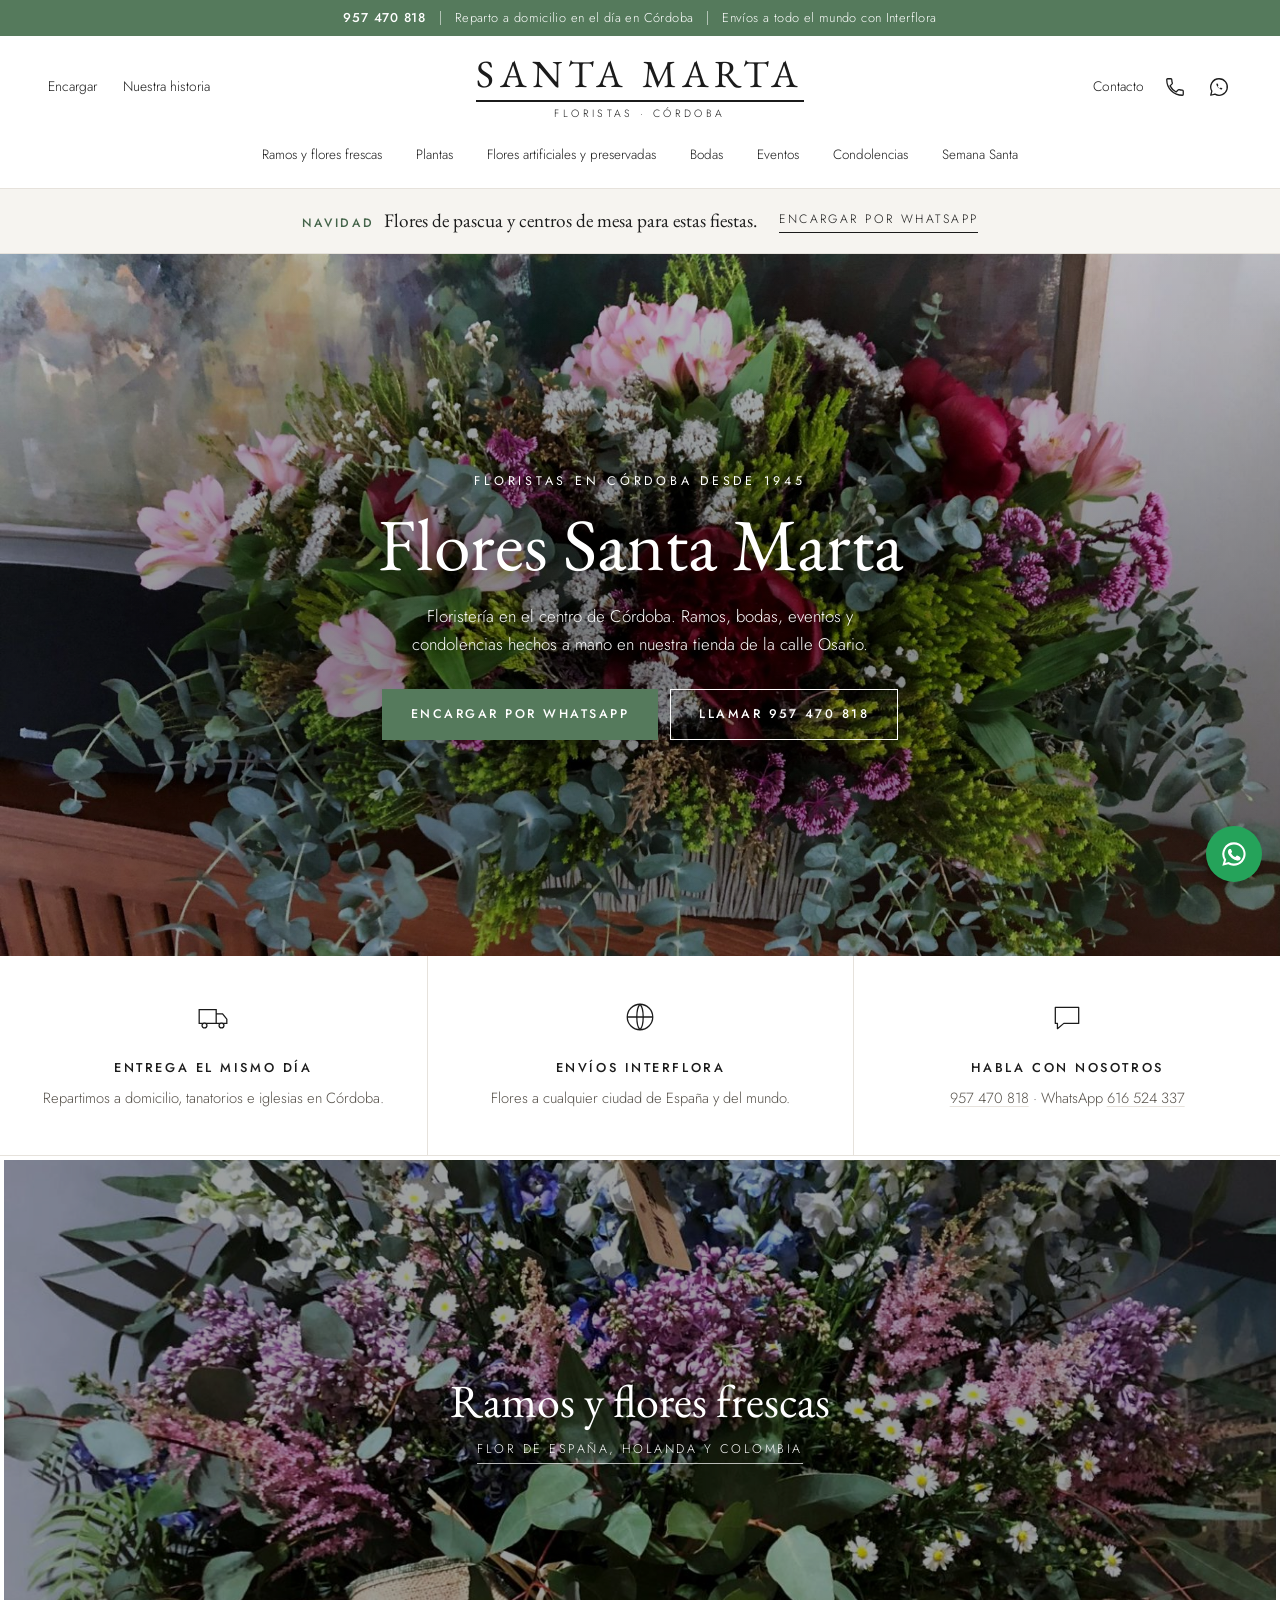
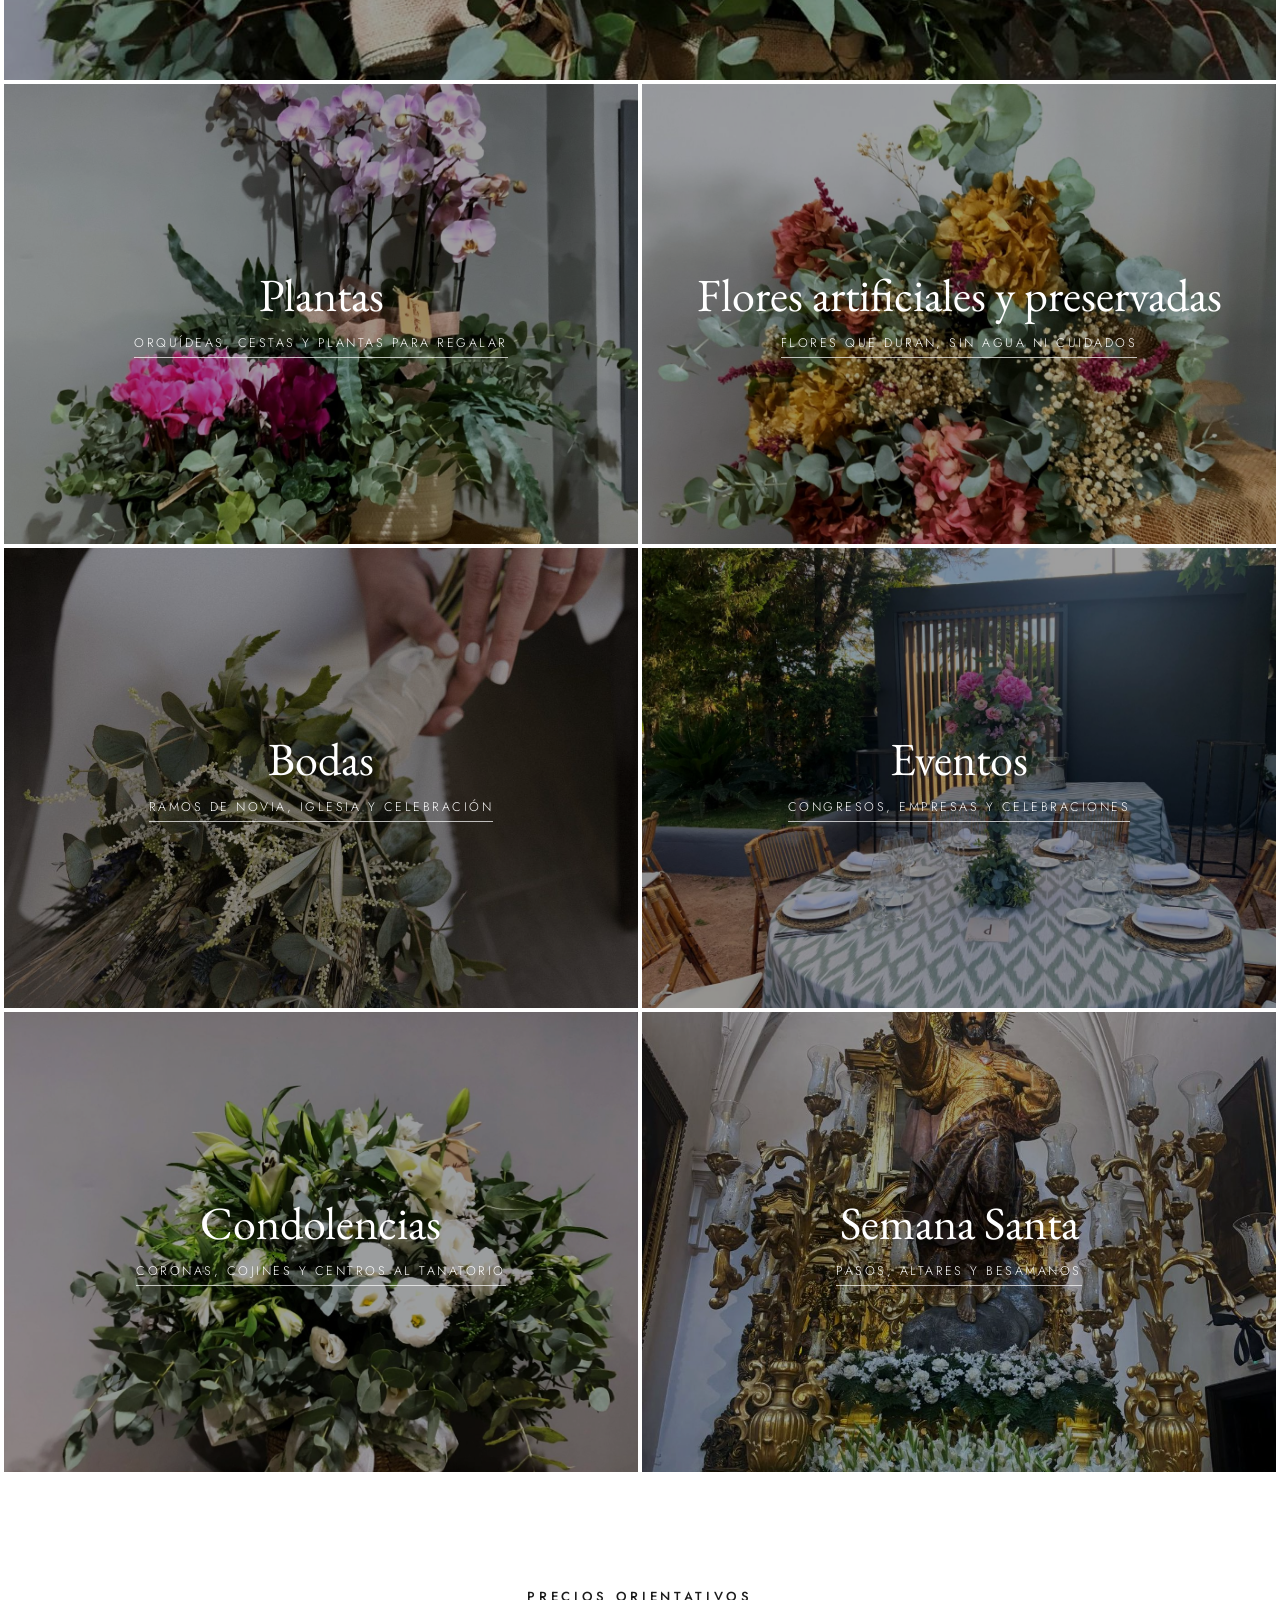
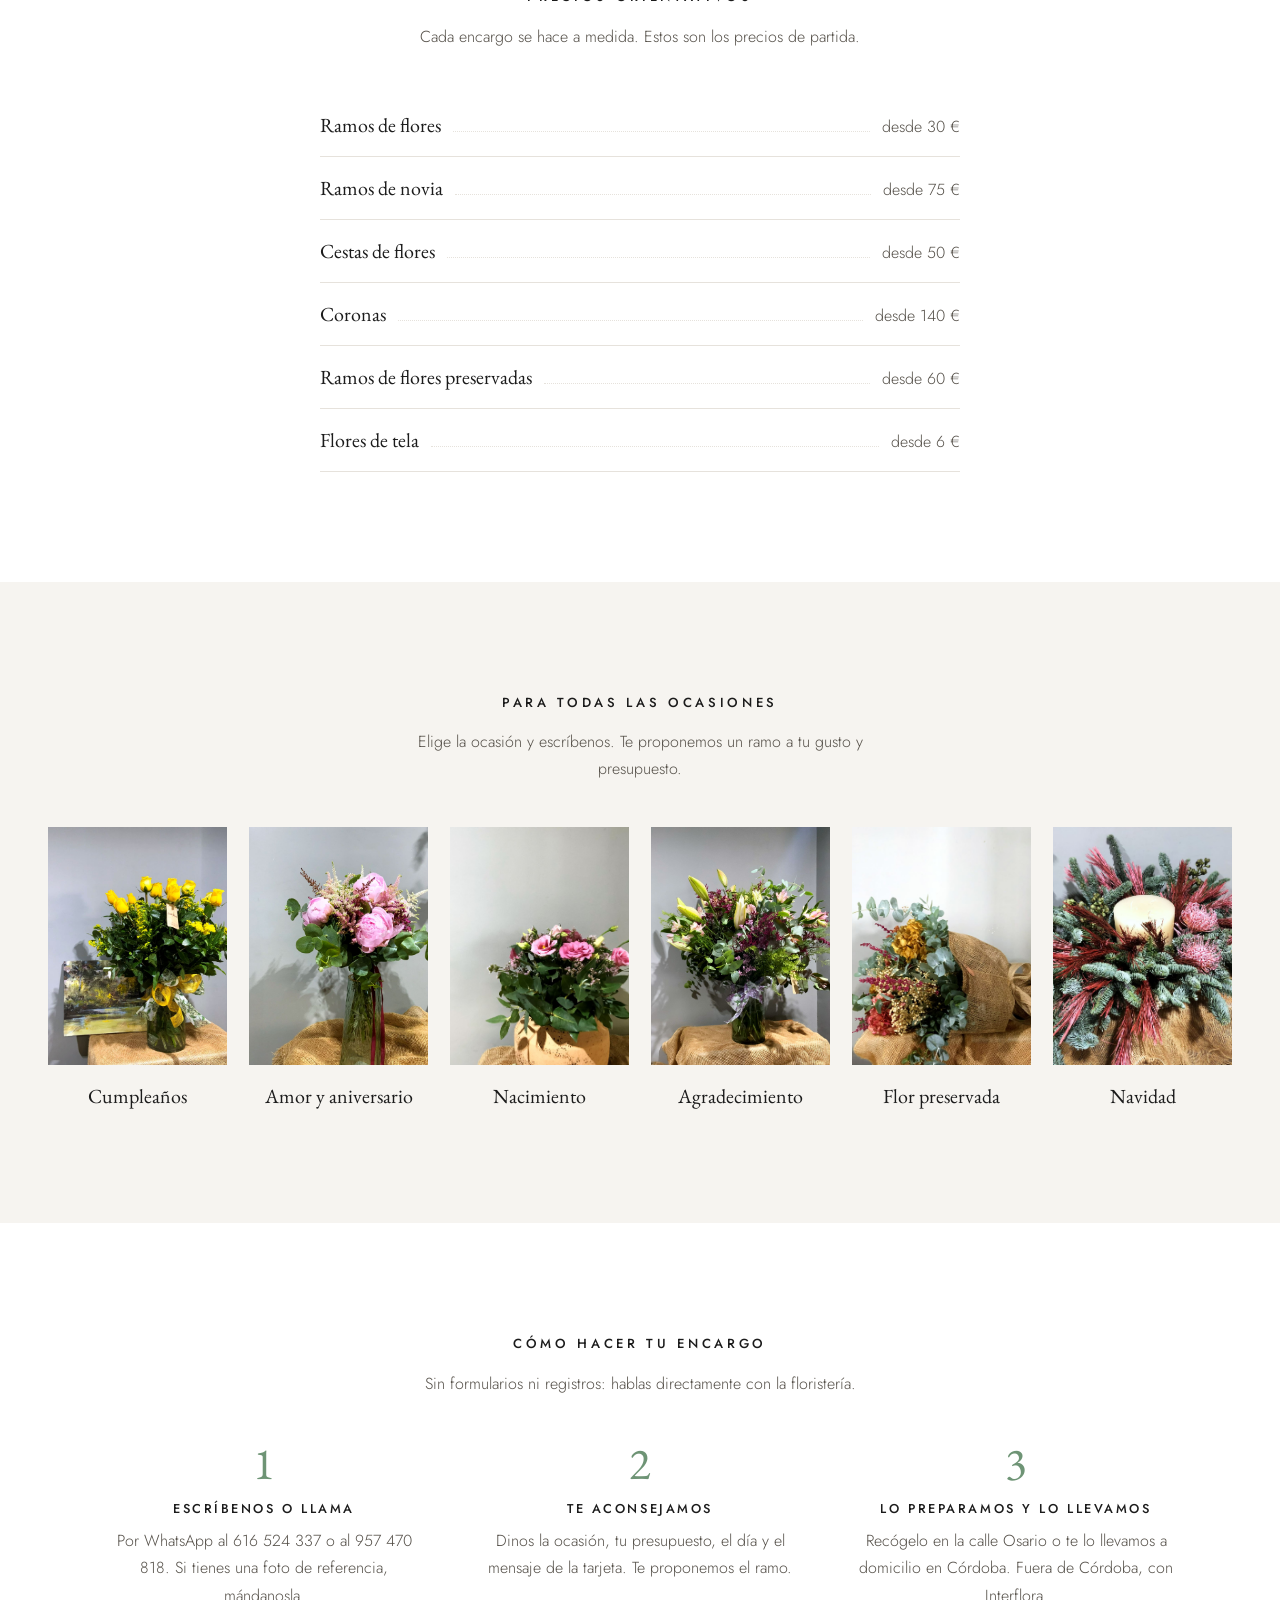
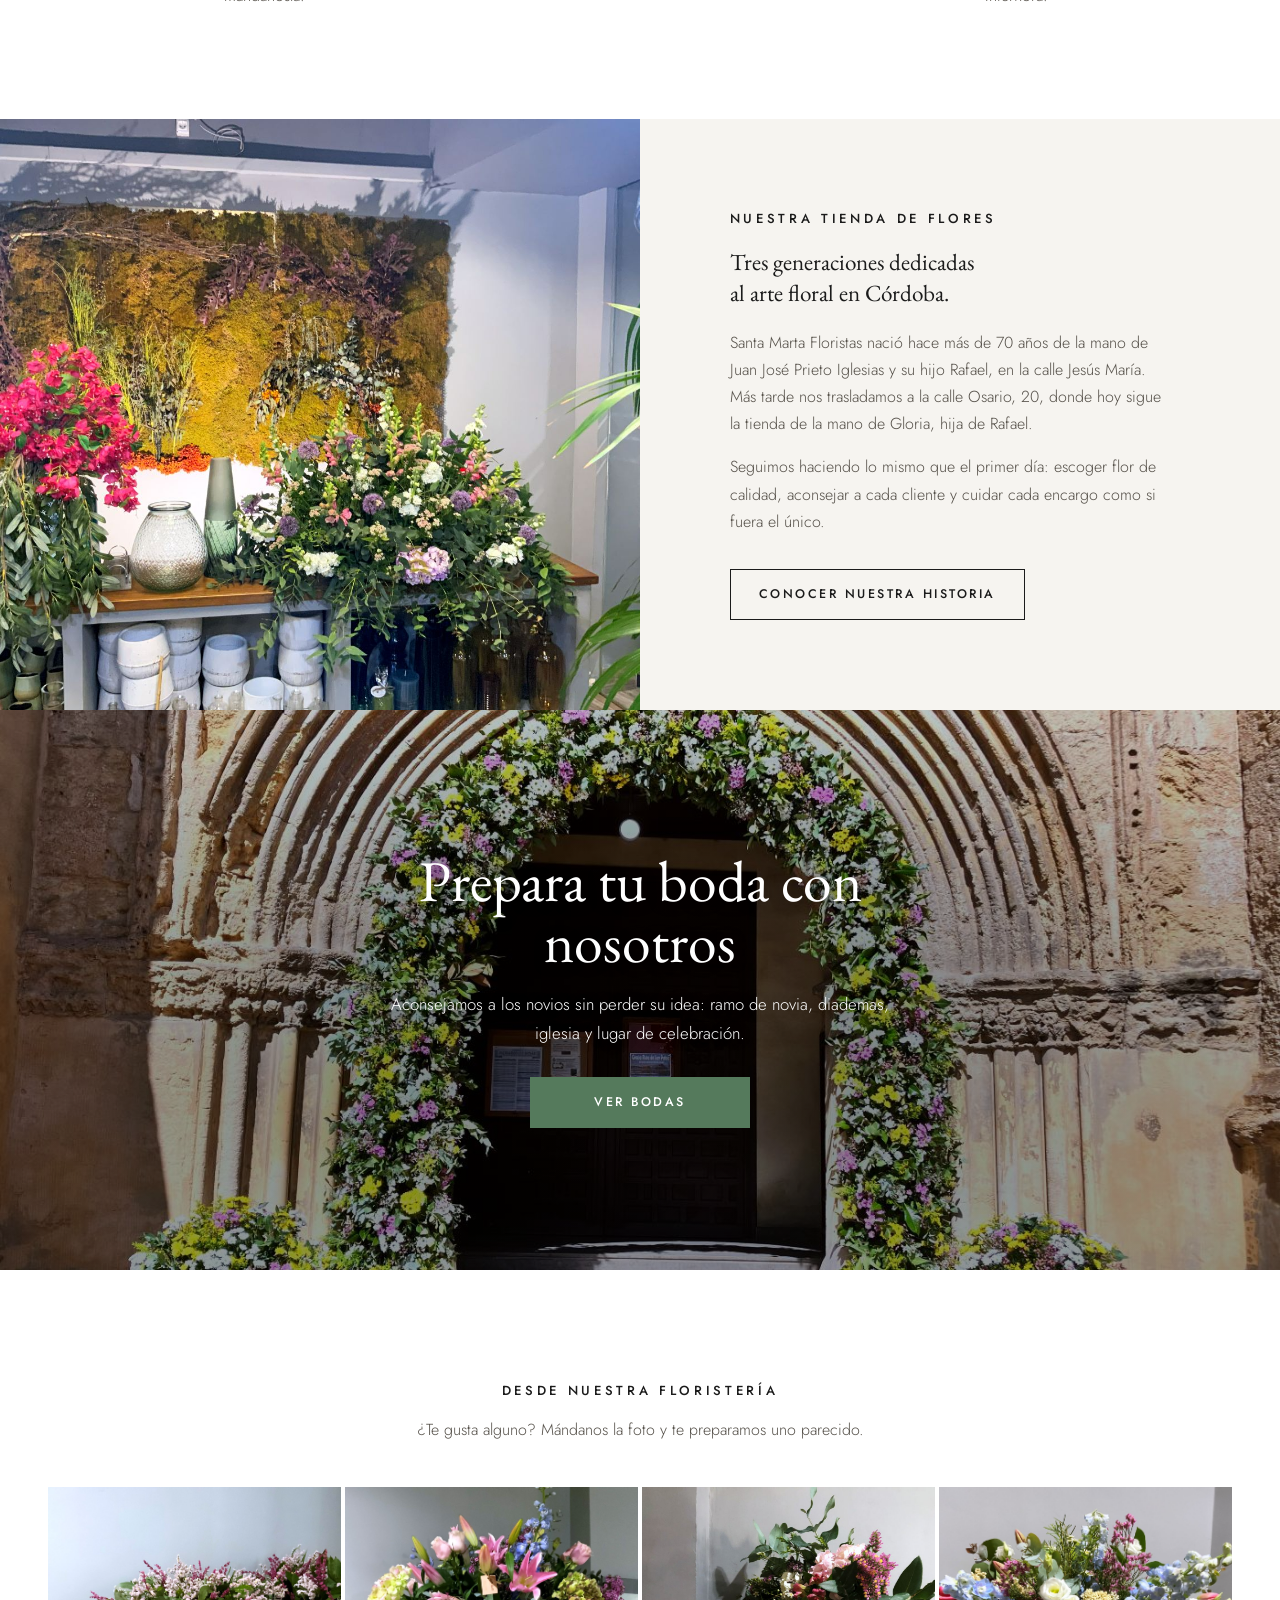
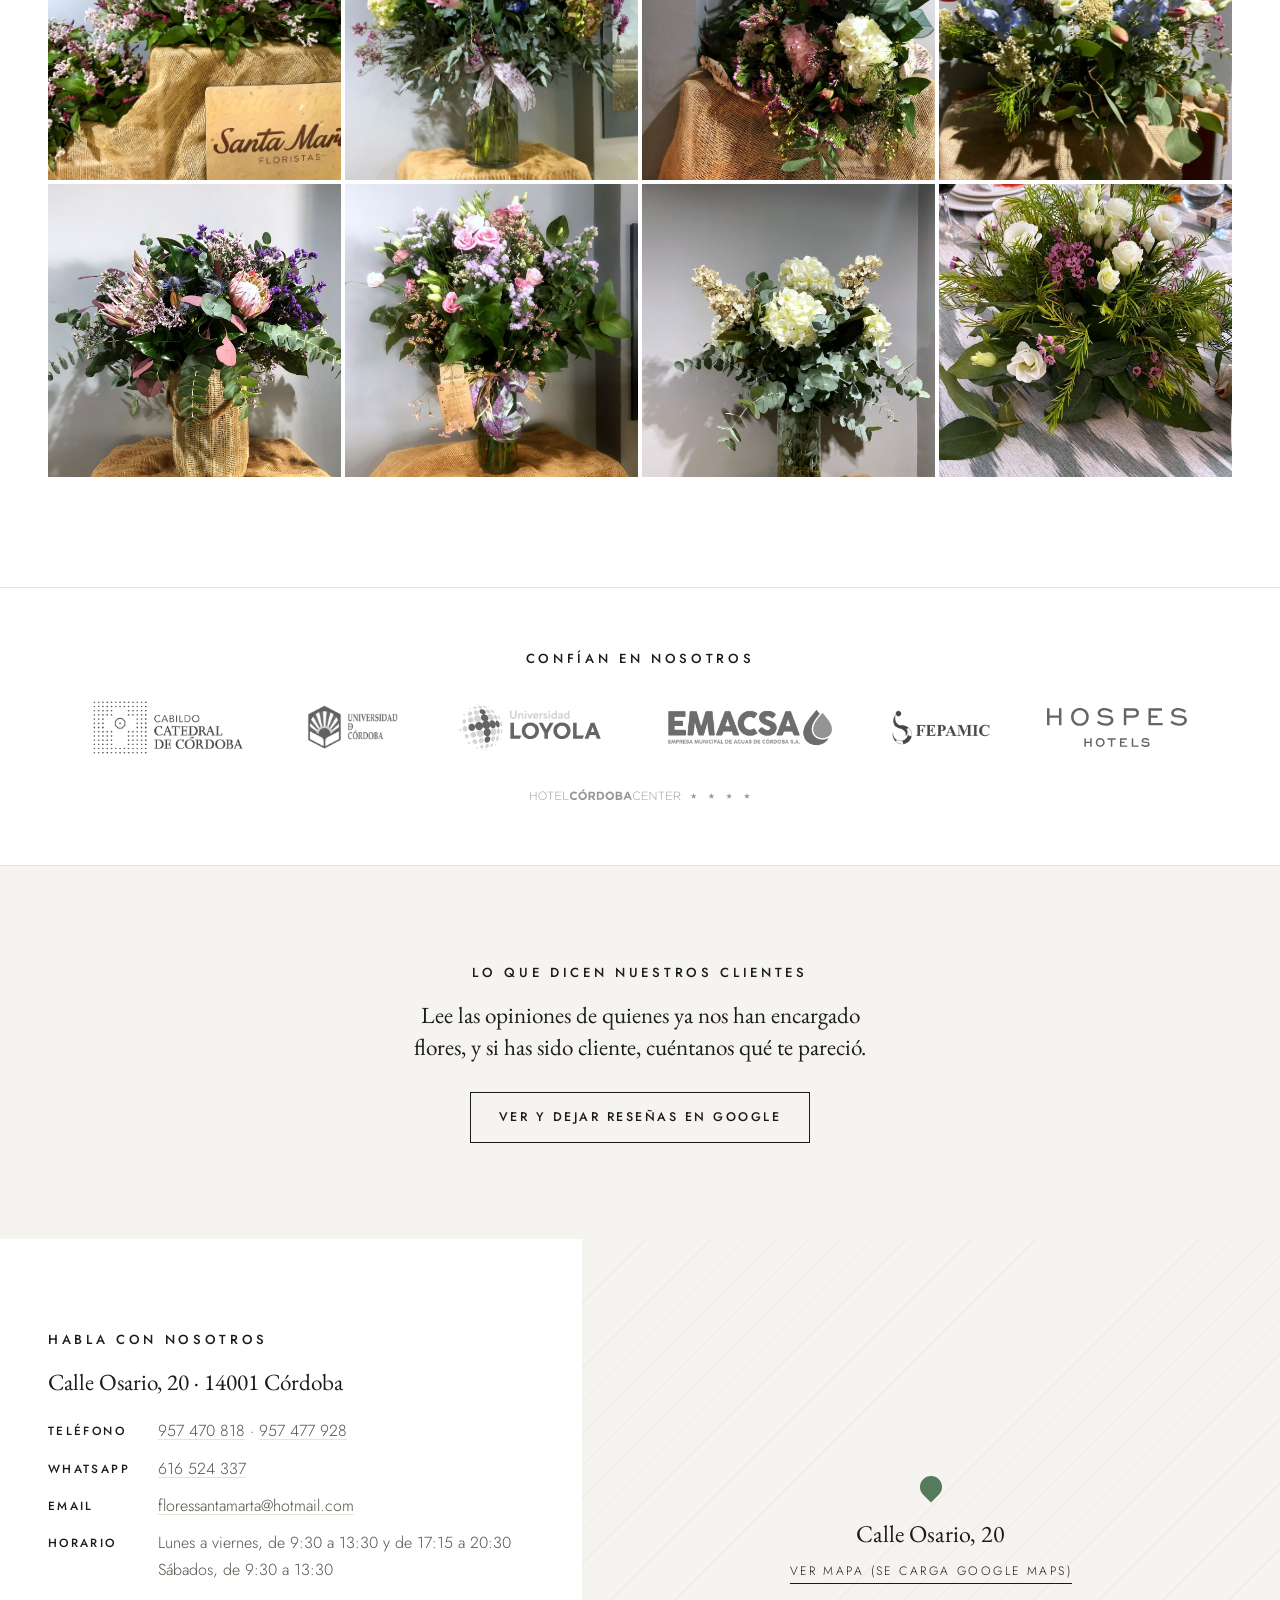
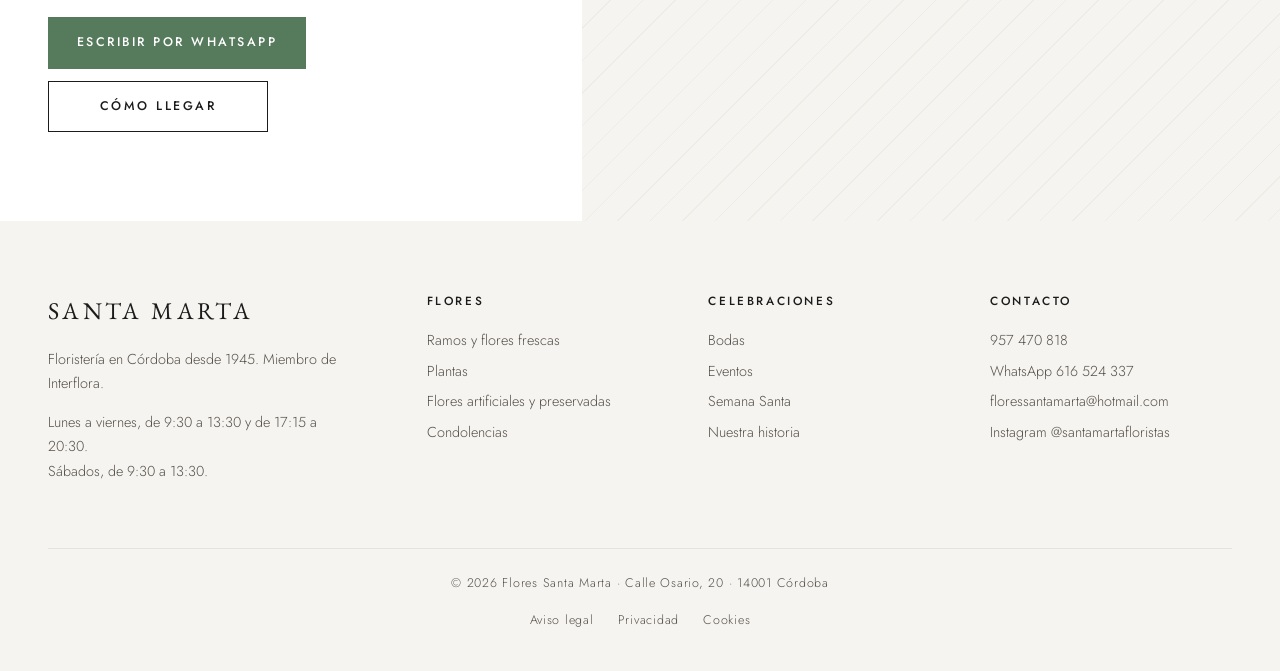
==== index.html @ c460c788 "Aviso legal, política de privacidad y política de cookies - Tres páginas nuevas con los datos de San" ====
<!DOCTYPE html>
<html lang="es">
<head>
<meta charset="UTF-8">
<meta name="viewport" content="width=device-width, initial-scale=1">
<title>Flores Santa Marta · Floristería en Córdoba desde hace más de 70 años</title>
<meta name="description" content="Floristería en el centro de Córdoba (C/ Osario 20) desde 1945. Ramos, bodas, Semana Santa, coronas y plantas. Reparto en el día y envíos con Interflora.">
<link rel="canonical" href="https://www.floressantamarta.com/">
<meta property="og:title" content="Flores Santa Marta · Floristería en Córdoba">
<meta property="og:description" content="Ramos, bodas, eventos y coronas con más de 70 años de oficio. Reparto en el día.">
<meta property="og:type" content="website">
<meta property="og:locale" content="es_ES">
<!-- Imagen al compartir: cambiar la URL al dominio floressantamarta.com al publicar -->
<meta property="og:image" content="https://kikogarciadv.github.io/floressantamarta/img/fotos/centro-peonias.jpg">
<meta name="theme-color" content="#ffffff">
<link rel="icon" href="favicon.svg" type="image/svg+xml">
<!-- Versión de prueba: quitar esta línea al publicar en floressantamarta.com -->
<meta name="robots" content="noindex">
<link rel="preconnect" href="https://fonts.googleapis.com">
<link rel="preconnect" href="https://fonts.gstatic.com" crossorigin>
<link href="https://fonts.googleapis.com/css2?family=EB+Garamond:ital,wght@0,400;0,500;1,400&family=Jost:wght@300;400;500&display=swap" rel="stylesheet">
<link rel="stylesheet" href="styles.css">
<script type="application/ld+json">
{
  "@context": "https://schema.org",
  "@type": "Florist",
  "@id": "https://www.floressantamarta.com/#floristeria",
  "name": "Flores Santa Marta",
  "url": "https://www.floressantamarta.com/",
  "foundingDate": "1945",
  "sameAs": ["https://www.instagram.com/santamartafloristas/"],
  "description": "Floristería en el centro de Córdoba desde hace más de 70 años. Ramos, bodas, eventos, Semana Santa, coronas y plantas. Miembro de Interflora.",
  "image": "https://www.floressantamarta.com/img/fotos/centro-peonias.jpg",
  "telephone": "+34957470818",
  "hasMap": "https://www.google.com/maps/search/?api=1&query=Flores+Santa+Marta+Calle+Osario+20+C%C3%B3rdoba",
  "email": "floressantamarta@hotmail.com",
  "address": {
    "@type": "PostalAddress",
    "streetAddress": "Calle Osario, 20",
    "postalCode": "14001",
    "addressLocality": "Córdoba",
    "addressCountry": "ES"
  },
  "areaServed": { "@type": "City", "name": "Córdoba" },
  "openingHoursSpecification": [
    { "@type": "OpeningHoursSpecification", "dayOfWeek": ["Monday", "Tuesday", "Wednesday", "Thursday", "Friday"], "opens": "09:30", "closes": "13:30" },
    { "@type": "OpeningHoursSpecification", "dayOfWeek": ["Monday", "Tuesday", "Wednesday", "Thursday", "Friday"], "opens": "17:15", "closes": "20:30" },
    { "@type": "OpeningHoursSpecification", "dayOfWeek": "Saturday", "opens": "09:30", "closes": "13:30" }
  ],
  "paymentAccepted": "Efectivo, tarjeta",
  "hasOfferCatalog": {
    "@type": "OfferCatalog",
    "name": "Servicios de floristería",
    "itemListElement": [
      { "@type": "Offer", "itemOffered": { "@type": "Service", "name": "Ramos y flores frescas a domicilio", "url": "https://www.floressantamarta.com/flores.html" } },
      { "@type": "Offer", "itemOffered": { "@type": "Service", "name": "Plantas para regalar", "url": "https://www.floressantamarta.com/plantas.html" } },
      { "@type": "Offer", "itemOffered": { "@type": "Service", "name": "Flores artificiales y preservadas", "url": "https://www.floressantamarta.com/artificiales.html" } },
      { "@type": "Offer", "itemOffered": { "@type": "Service", "name": "Flores para bodas", "url": "https://www.floressantamarta.com/bodas.html" } },
      { "@type": "Offer", "itemOffered": { "@type": "Service", "name": "Flores para eventos", "url": "https://www.floressantamarta.com/eventos.html" } },
      { "@type": "Offer", "itemOffered": { "@type": "Service", "name": "Coronas y flores de condolencia", "url": "https://www.floressantamarta.com/condolencias.html" } },
      { "@type": "Offer", "itemOffered": { "@type": "Service", "name": "Exorno floral de Semana Santa", "url": "https://www.floressantamarta.com/semana-santa.html" } },
      { "@type": "Offer", "itemOffered": { "@type": "Service", "name": "Envío de flores con Interflora" } }
    ]
  }
}
</script>
</head>
<body>

<a class="skip" href="#contenido">Saltar al contenido</a>

<!-- Barra superior -->
<div class="topbar">
  <div class="topbar-inner">
    <a href="tel:+34957470818"><strong>957 470 818</strong></a>
    <span class="sep" aria-hidden="true"></span>
    <span>Reparto a domicilio en el día en Córdoba</span>
    <span class="sep hide-sm" aria-hidden="true"></span>
    <span class="hide-sm">Envíos a todo el mundo con Interflora</span>
  </div>
</div>

<!-- Cabecera -->
<header class="site-header" id="top">
  <div class="header-main">
    <nav class="header-side header-left" aria-label="Accesos rápidos">
      <a href="#ocasiones">Encargar</a>
      <a href="nosotros.html">Nuestra historia</a>
    </nav>

    <a class="logo" href="#top" aria-label="Flores Santa Marta, inicio">
      <span class="logo-name">Santa Marta</span>
      <span class="logo-rule" aria-hidden="true"></span>
      <span class="logo-sub">Floristas · Córdoba</span>
    </a>

    <div class="header-side header-right">
      <a class="hide-md" href="#contacto">Contacto</a>
      <a class="icon-link" href="tel:+34957470818" aria-label="Llamar al 957 470 818">
        <svg viewBox="0 0 24 24" aria-hidden="true"><path d="M6.6 10.8a15.1 15.1 0 0 0 6.6 6.6l2.2-2.2a1 1 0 0 1 1-.25 11.4 11.4 0 0 0 3.6.57 1 1 0 0 1 1 1V20a1 1 0 0 1-1 1A17 17 0 0 1 3 4a1 1 0 0 1 1-1h3.5a1 1 0 0 1 1 1c0 1.25.2 2.45.57 3.57a1 1 0 0 1-.25 1Z" fill="none" stroke="currentColor" stroke-width="1.4"/></svg>
      </a>
      <a class="icon-link" href="https://wa.me/34616524337?text=Hola%2C%20quer%C3%ADa%20hacer%20un%20encargo" target="_blank" rel="noopener" aria-label="Escribir por WhatsApp">
        <svg viewBox="0 0 24 24" aria-hidden="true"><path d="M12 3a9 9 0 0 0-7.8 13.5L3 21l4.6-1.2A9 9 0 1 0 12 3Z" fill="none" stroke="currentColor" stroke-width="1.4" stroke-linejoin="round"/><path d="M9 8.5c.3 2.6 2.4 5.2 5.5 6.5l1.3-1.4-1.9-1-1 .9a5 5 0 0 1-2.4-2.4l.9-1-1-1.9Z" fill="currentColor"/></svg>
      </a>
      <button class="nav-toggle" aria-expanded="false" aria-controls="menu" aria-label="Abrir menú">
        <span></span><span></span><span></span>
      </button>
    </div>
  </div>

  <nav class="nav" id="menu" aria-label="Principal">
    <a href="flores.html">Ramos y flores frescas</a>
    <a href="plantas.html">Plantas</a>
    <a href="artificiales.html">Flores artificiales y preservadas</a>
    <a href="bodas.html">Bodas</a>
    <a href="eventos.html">Eventos</a>
    <a href="condolencias.html">Condolencias</a>
    <a href="semana-santa.html">Semana Santa</a>
    <a class="nav-extra" href="#contacto">Contacto</a>
  </nav>
</header>

<main id="contenido">

  <!-- Campaña de temporada: cambiar texto y mensaje de WhatsApp en cada fecha (Navidad, San Valentín, Día de la Madre...) -->
  <aside class="season" aria-label="Campaña de temporada">
    <p><strong>Navidad</strong>Flores de pascua y centros de mesa para estas fiestas.</p>
    <a href="https://wa.me/34616524337?text=Hola%2C%20quer%C3%ADa%20encargar%20flores%20para%20Navidad" target="_blank" rel="noopener">Encargar por WhatsApp</a>
  </aside>

  <!-- Portada -->
  <section class="banner banner-hero">
    <img src="img/fotos/centro-peonias.jpg" width="1800" height="1224" alt="Centro de peonías, rosas y lilium hecho en la floristería" fetchpriority="high">
    <div class="banner-content">
      <p class="kicker">Floristas en Córdoba desde 1945</p>
      <h1>Flores Santa Marta</h1>
      <p class="banner-text">Floristería en el centro de Córdoba. Ramos, bodas, eventos y condolencias hechos a mano en nuestra tienda de la calle Osario.</p>
      <div class="btn-row">
        <a class="btn" href="https://wa.me/34616524337?text=Hola%2C%20quer%C3%ADa%20hacer%20un%20encargo" target="_blank" rel="noopener">Encargar por WhatsApp</a>
        <a class="btn btn-light" href="tel:+34957470818">Llamar 957 470 818</a>
      </div>
    </div>
  </section>

  <!-- Ventajas -->
  <section class="perks" aria-label="Servicios">
    <div class="perk">
      <svg viewBox="0 0 32 32" aria-hidden="true"><path d="M3 9h16v13H3zM19 13h6l4 5v4h-10z" fill="none" stroke="currentColor" stroke-width="1.2"/><circle cx="8" cy="24" r="2.3" fill="#fff" stroke="currentColor" stroke-width="1.2"/><circle cx="24" cy="24" r="2.3" fill="#fff" stroke="currentColor" stroke-width="1.2"/></svg>
      <h2>Entrega el mismo día</h2>
      <p>Repartimos a domicilio, tanatorios e iglesias en Córdoba.</p>
    </div>
    <div class="perk">
      <svg viewBox="0 0 32 32" aria-hidden="true"><circle cx="16" cy="16" r="12" fill="none" stroke="currentColor" stroke-width="1.2"/><path d="M4 16h24M16 4c4 4 4 20 0 24M16 4c-4 4-4 20 0 24" fill="none" stroke="currentColor" stroke-width="1.2"/></svg>
      <h2>Envíos Interflora</h2>
      <p>Flores a cualquier ciudad de España y del mundo.</p>
    </div>
    <div class="perk">
      <svg viewBox="0 0 32 32" aria-hidden="true"><path d="M5 7h22v15H13l-6 5v-5H5z" fill="none" stroke="currentColor" stroke-width="1.2" stroke-linejoin="round"/></svg>
      <h2>Habla con nosotros</h2>
      <p><a href="tel:+34957470818">957 470 818</a> · WhatsApp <a href="https://wa.me/34616524337" target="_blank" rel="noopener">616 524 337</a></p>
    </div>
  </section>

  <!-- Colecciones -->
  <section class="tiles" aria-label="Qué hacemos">
    <a class="tile tile-wide" id="flores" href="flores.html">
      <img src="img/fotos/cesta-delphinium.jpg" width="1341" height="1400" alt="Cesta de delphinium, lisianthus y paniculata" loading="lazy">
      <span class="tile-content">
        <span class="tile-title">Ramos y flores frescas</span>
        <span class="tile-text">Flor de España, Holanda y Colombia</span>
      </span>
    </a>
    <a class="tile" id="plantas" href="plantas.html">
      <img src="img/fotos/plantas-orquidea-ciclamen.jpg" width="1381" height="1400" alt="Composición de orquídeas y ciclámenes" loading="lazy">
      <span class="tile-content">
        <span class="tile-title">Plantas</span>
        <span class="tile-text">Orquídeas, cestas y plantas para regalar</span>
      </span>
    </a>
    <a class="tile" id="artificiales" href="artificiales.html">
      <img src="img/fotos/preservada-centro.jpg" width="1400" height="1311" alt="Centro de flor seca y preservada con hortensias y eucalipto" loading="lazy">
      <span class="tile-content">
        <span class="tile-title">Flores artificiales y preservadas</span>
        <span class="tile-text">Flores que duran, sin agua ni cuidados</span>
      </span>
    </a>
    <a class="tile" id="bodas" href="bodas.html">
      <img src="img/fotos/novia-olivo-pro.jpg" width="1136" height="1400" alt="Ramo de novia de olivo y eucalipto" loading="lazy">
      <span class="tile-content">
        <span class="tile-title">Bodas</span>
        <span class="tile-text">Ramos de novia, iglesia y celebración</span>
      </span>
    </a>
    <a class="tile" id="eventos" href="eventos.html">
      <img src="img/fotos/evento-mesa-jardin.jpg" width="1400" height="1050" alt="Mesa de banquete en un jardín con centro alto de flores" loading="lazy">
      <span class="tile-content">
        <span class="tile-title">Eventos</span>
        <span class="tile-text">Congresos, empresas y celebraciones</span>
      </span>
    </a>
    <a class="tile" id="condolencias" href="condolencias.html">
      <img src="img/fotos/cesta-blanca.jpg" width="1400" height="1329" alt="Cesta de flores blancas con rosas y lilium" loading="lazy">
      <span class="tile-content">
        <span class="tile-title">Condolencias</span>
        <span class="tile-text">Coronas, cojines y centros al tanatorio</span>
      </span>
    </a>
    <a class="tile" id="semana-santa" href="semana-santa.html">
      <img src="img/fotos/semana-santa-paso.jpg" width="1050" height="1400" alt="Paso procesional con exorno de flor blanca" loading="lazy">
      <span class="tile-content">
        <span class="tile-title">Semana Santa</span>
        <span class="tile-text">Pasos, altares y besamanos</span>
      </span>
    </a>
  </section>

  <!-- Precios -->
  <section class="section" id="precios">
    <h2 class="label">Precios orientativos</h2>
    <p class="section-intro">Cada encargo se hace a medida. Estos son los precios de partida.</p>
    <ul class="prices">
      <li><a class="item" href="flores.html">Ramos de flores</a><span class="from">desde 30 €</span></li>
      <li><a class="item" href="bodas.html">Ramos de novia</a><span class="from">desde 75 €</span></li>
      <li><a class="item" href="flores.html">Cestas de flores</a><span class="from">desde 50 €</span></li>
      <li><a class="item" href="condolencias.html">Coronas</a><span class="from">desde 140 €</span></li>
      <li><a class="item" href="artificiales.html">Ramos de flores preservadas</a><span class="from">desde 60 €</span></li>
      <li><a class="item" href="artificiales.html">Flores de tela</a><span class="from">desde 6 €</span></li>
    </ul>
  </section>

  <!-- Ocasiones -->
  <section class="section bg-paper" id="ocasiones">
    <h2 class="label">Para todas las ocasiones</h2>
    <p class="section-intro">Elige la ocasión y escríbenos. Te proponemos un ramo a tu gusto y presupuesto.</p>
    <ul class="occasions">
      <li><a href="https://wa.me/34616524337?text=Hola%2C%20quer%C3%ADa%20un%20ramo%20de%20cumplea%C3%B1os" target="_blank" rel="noopener"><img src="img/fotos/ramo-rosas-amarillas.jpg" width="1400" height="1338" alt="" loading="lazy"><span>Cumpleaños</span></a></li>
      <li><a href="https://wa.me/34616524337?text=Hola%2C%20quer%C3%ADa%20un%20ramo%20de%20aniversario" target="_blank" rel="noopener"><img src="img/fotos/ramo-peonias.jpg" width="1276" height="1400" alt="" loading="lazy"><span>Amor y aniversario</span></a></li>
      <li><a href="https://wa.me/34616524337?text=Hola%2C%20quer%C3%ADa%20flores%20para%20un%20nacimiento" target="_blank" rel="noopener"><img src="img/fotos/planta-lisianthus.jpg" width="1400" height="1050" alt="" loading="lazy"><span>Nacimiento</span></a></li>
      <li><a href="https://wa.me/34616524337?text=Hola%2C%20quer%C3%ADa%20un%20ramo%20para%20dar%20las%20gracias" target="_blank" rel="noopener"><img src="img/fotos/ramo-lilium.jpg" width="1162" height="1400" alt="" loading="lazy"><span>Agradecimiento</span></a></li>
      <li><a href="https://wa.me/34616524337?text=Hola%2C%20quer%C3%ADa%20un%20centro%20de%20flores%20preservadas" target="_blank" rel="noopener"><img src="img/fotos/preservada-ramo.jpg" width="1400" height="1187" alt="" loading="lazy"><span>Flor preservada</span></a></li>
      <li><a href="https://wa.me/34616524337?text=Hola%2C%20quer%C3%ADa%20decoraci%C3%B3n%20de%20Navidad" target="_blank" rel="noopener"><img src="img/fotos/navidad-centro-vela.jpg" width="1400" height="1050" alt="" loading="lazy"><span>Navidad</span></a></li>
    </ul>
  </section>

  <!-- Cómo encargar -->
  <section class="section" id="como-encargar">
    <h2 class="label">Cómo hacer tu encargo</h2>
    <p class="section-intro">Sin formularios ni registros: hablas directamente con la floristería.</p>
    <ol class="steps">
      <li>
        <h3>Escríbenos o llama</h3>
        <p>Por WhatsApp al 616 524 337 o al 957 470 818. Si tienes una foto de referencia, mándanosla.</p>
      </li>
      <li>
        <h3>Te aconsejamos</h3>
        <p>Dinos la ocasión, tu presupuesto, el día y el mensaje de la tarjeta. Te proponemos el ramo.</p>
      </li>
      <li>
        <h3>Lo preparamos y lo llevamos</h3>
        <p>Recógelo en la calle Osario o te lo llevamos a domicilio en Córdoba. Fuera de Córdoba, con Interflora.</p>
      </li>
    </ol>
  </section>

  <!-- Historia -->
  <section class="split" id="historia">
    <div class="split-media">
      <img src="img/fotos/tienda-interior.jpg" width="1400" height="1050" alt="Flores en la tienda de la calle Osario" loading="lazy">
    </div>
    <div class="split-text">
      <h2 class="label">Nuestra tienda de flores</h2>
      <p class="lead">Tres generaciones dedicadas al arte floral en Córdoba.</p>
      <p>Santa Marta Floristas nació hace más de 70 años de la mano de Juan José Prieto Iglesias y su hijo Rafael, en la calle Jesús María. Más tarde nos trasladamos a la calle Osario, 20, donde hoy sigue la tienda de la mano de Gloria, hija de Rafael.</p>
      <p>Seguimos haciendo lo mismo que el primer día: escoger flor de calidad, aconsejar a cada cliente y cuidar cada encargo como si fuera el único.</p>
      <a class="btn btn-outline" href="nosotros.html">Conocer nuestra historia</a>
    </div>
  </section>

  <!-- Banner bodas -->
  <section class="banner banner-mid">
    <img src="img/fotos/boda-portada-iglesia.jpg" width="1400" height="1050" alt="Portada de iglesia decorada con un arco de flores para una boda" loading="lazy">
    <div class="banner-content">
      <h2 class="banner-title">Prepara tu boda con nosotros</h2>
      <p class="banner-text">Aconsejamos a los novios sin perder su idea: ramo de novia, diademas, iglesia y lugar de celebración.</p>
      <a class="btn" href="bodas.html">Ver bodas</a>
    </div>
  </section>

  <!-- Trabajos -->
  <section class="section" id="taller">
    <h2 class="label">Desde nuestra floristería</h2>
    <p class="section-intro">¿Te gusta alguno? Mándanos la foto y te preparamos uno parecido.</p>
    <div class="grid">
      <img src="img/fotos/centro-santa-marta.jpg" width="1800" height="1350" alt="Centro de brezo y limonium sobre una caja de Santa Marta Floristas" loading="lazy">
      <img src="img/fotos/ramo-lilium-jarron.jpg" width="1235" height="1400" alt="Ramo de lilium, hortensias y delphinium en jarrón" loading="lazy">
      <img src="img/fotos/cesta-rosas-hortensias.jpg" width="1400" height="1050" alt="Cesta de rosas, hortensias y eucalipto" loading="lazy">
      <img src="img/fotos/centro-azul.jpg" width="1400" height="1266" alt="Centro de hortensias azules, rosas blancas y flor silvestre" loading="lazy">
      <img src="img/fotos/ramo-protea.jpg" width="1099" height="1400" alt="Ramo de proteas, limonium y eucalipto" loading="lazy">
      <img src="img/fotos/ramo-rosa-jarron.jpg" width="1050" height="1400" alt="Ramo de rosas y flores en tonos rosa en jarrón" loading="lazy">
      <img src="img/fotos/jarron-hortensia-blanca.jpg" width="1102" height="1400" alt="Hortensias blancas y eucalipto en jarrón de cristal" loading="lazy">
      <img src="img/fotos/centro-mesa-blanco.jpg" width="899" height="1021" alt="Centro de mesa de lisianthus blanco y romero" loading="lazy">
    </div>
  </section>

  <!-- Clientes -->
  <section class="clients-wrap">
    <h2 class="label">Confían en nosotros</h2>
    <ul class="clients">
      <li><img src="img/logos/cabildo.png" width="150" height="54" alt="Cabildo Catedral de Córdoba" loading="lazy"></li>
      <li><img src="img/logos/uco.png" width="104" height="54" alt="Universidad de Córdoba" loading="lazy"></li>
      <li><img src="img/logos/loyola.svg" width="150" height="47" alt="Universidad Loyola" loading="lazy"></li>
      <li><img src="img/logos/emacsa.png" width="170" height="36" alt="EMACSA, Empresa Municipal de Aguas de Córdoba" loading="lazy"></li>
      <li><img class="logo-claro" src="img/logos/fepamic.png" width="100" height="51" alt="FEPAMIC" loading="lazy"></li>
      <li><img src="img/logos/hospes.svg" width="140" height="39" alt="Hospes Palacio del Bailío" loading="lazy"></li>
      <li><img src="img/logos/cordoba-center.svg" width="220" height="21" alt="Hotel Córdoba Center" loading="lazy"></li>
    </ul>
  </section>

  <!-- Reseñas -->
  <section class="cta-band" id="opiniones">
    <h2 class="label">Lo que dicen nuestros clientes</h2>
    <p class="lead">Lee las opiniones de quienes ya nos han encargado flores, y si has sido cliente, cuéntanos qué te pareció.</p>
    <div class="btn-row">
      <!-- Cambiar por el enlace directo de reseñas de la ficha de Google cuando lo tengamos -->
      <a class="btn btn-outline" href="https://www.google.com/maps/search/?api=1&query=Flores+Santa+Marta+Calle+Osario+20+C%C3%B3rdoba" target="_blank" rel="noopener">Ver y dejar reseñas en Google</a>
    </div>
  </section>

  <!-- Contacto -->
  <section class="contact" id="contacto">
    <div class="contact-text">
      <h2 class="label">Habla con nosotros</h2>
      <p class="lead">Calle Osario, 20 · 14001 Córdoba</p>
      <dl>
        <dt>Teléfono</dt>
        <dd><a href="tel:+34957470818">957 470 818</a> · <a href="tel:+34957477928">957 477 928</a></dd>
        <dt>WhatsApp</dt>
        <dd><a href="https://wa.me/34616524337" target="_blank" rel="noopener">616 524 337</a></dd>
        <dt>Email</dt>
        <dd><a href="mailto:floressantamarta@hotmail.com">floressantamarta@hotmail.com</a></dd>
        <dt>Horario</dt>
        <dd>Lunes a viernes, de 9:30 a 13:30 y de 17:15 a 20:30<br>Sábados, de 9:30 a 13:30</dd>
      </dl>
      <div class="btn-row">
        <a class="btn" href="https://wa.me/34616524337?text=Hola%2C%20quer%C3%ADa%20hacer%20un%20encargo" target="_blank" rel="noopener">Escribir por WhatsApp</a>
        <a class="btn btn-outline" href="https://www.google.com/maps/search/?api=1&query=Flores+Santa+Marta+Calle+Osario+20+C%C3%B3rdoba" target="_blank" rel="noopener">Cómo llegar</a>
      </div>
    </div>
    <!-- El mapa de Google solo se carga al pulsar: la página va más rápida y no hay cookies de Google sin permiso -->
    <div class="map" data-src="https://www.google.com/maps?q=Calle+Osario+20,+14001+C%C3%B3rdoba&output=embed">
      <button class="map-load" type="button">
        <span class="map-pin" aria-hidden="true"></span>
        <span class="map-title">Calle Osario, 20</span>
        <span class="map-hint">Ver mapa (se carga Google Maps)</span>
      </button>
    </div>
  </section>

</main>

<footer class="site-footer">
  <div class="footer-cols">
    <div>
      <span class="logo-name logo-name-sm">Santa Marta</span>
      <p>Floristería en Córdoba desde 1945. Miembro de Interflora.</p>
      <p>Lunes a viernes, de 9:30 a 13:30 y de 17:15 a 20:30.<br>Sábados, de 9:30 a 13:30.</p>
    </div>
    <div>
      <h2>Flores</h2>
      <a href="flores.html">Ramos y flores frescas</a>
      <a href="plantas.html">Plantas</a>
      <a href="artificiales.html">Flores artificiales y preservadas</a>
      <a href="condolencias.html">Condolencias</a>
    </div>
    <div>
      <h2>Celebraciones</h2>
      <a href="bodas.html">Bodas</a>
      <a href="eventos.html">Eventos</a>
      <a href="semana-santa.html">Semana Santa</a>
      <a href="nosotros.html">Nuestra historia</a>
    </div>
    <div>
      <h2>Contacto</h2>
      <a href="tel:+34957470818">957 470 818</a>
      <a href="https://wa.me/34616524337" target="_blank" rel="noopener">WhatsApp 616 524 337</a>
      <a href="mailto:floressantamarta@hotmail.com">floressantamarta@hotmail.com</a>
      <a href="https://www.instagram.com/santamartafloristas/" target="_blank" rel="noopener">Instagram @santamartafloristas</a>
    </div>
  </div>
  <p class="footer-bottom">© <span id="year"></span> Flores Santa Marta · Calle Osario, 20 · 14001 Córdoba<span class="footer-legal"><a href="aviso-legal.html">Aviso legal</a><a href="privacidad.html">Privacidad</a><a href="cookies.html">Cookies</a></span></p>
</footer>

<a class="wa-float" href="https://wa.me/34616524337?text=Hola%2C%20quer%C3%ADa%20hacer%20un%20encargo" target="_blank" rel="noopener" aria-label="Escribir por WhatsApp">
  <svg aria-hidden="true" viewBox="0 0 24 24"><path d="M12 2a10 10 0 0 0-8.6 15.1L2 22l5-1.3A10 10 0 1 0 12 2Zm0 18.2a8.2 8.2 0 0 1-4.2-1.1l-.3-.2-3 .8.8-2.9-.2-.3A8.2 8.2 0 1 1 12 20.2Zm4.5-6.1c-.2-.1-1.5-.7-1.7-.8-.2-.1-.4-.1-.6.1l-.8 1c-.1.2-.3.2-.5.1a6.7 6.7 0 0 1-3.3-2.9c-.2-.4.2-.4.7-1.3.1-.2 0-.3 0-.4l-.8-1.8c-.2-.5-.4-.4-.6-.4h-.5a1 1 0 0 0-.7.3 3 3 0 0 0-.9 2.2 5.2 5.2 0 0 0 1.1 2.8 11.9 11.9 0 0 0 4.6 4c1.7.7 2.3.8 3.2.6a2.7 2.7 0 0 0 1.8-1.2 2.2 2.2 0 0 0 .1-1.3c0-.1-.2-.2-.4-.3Z"/></svg>
</a>

<script src="script.js"></script>
</body>
</html>
---- styles.css ----
/* Estilo editorial: blanco, negro, Garamond y verde salvia */
:root {
  --white: #ffffff;
  --paper: #f6f4f0;
  --ink: #1b1b1b;
  --ink-soft: #555049;
  --line: #e6e2dc;
  --sage: #6e9475;
  --sage-dark: #557a5c; /* texto blanco sobre él: 4,9:1 */
  --sage-deep: #44644a;
  --whatsapp: #25a35a;
  --serif: "EB Garamond", Garamond, Baskerville, "Times New Roman", serif;
  --sans: "Jost", "Futura", system-ui, -apple-system, "Segoe UI", sans-serif;
  --gutter: clamp(16px, 4vw, 48px);
}

*,
*::before,
*::after { box-sizing: border-box; }

html { scroll-behavior: smooth; scroll-padding-top: 150px; }

body {
  margin: 0;
  background: var(--white);
  color: var(--ink);
  font-family: var(--sans);
  font-weight: 300;
  font-size: 16px;
  line-height: 1.7;
  -webkit-font-smoothing: antialiased;
}

img { max-width: 100%; height: auto; display: block; }
a { color: inherit; }
a, button { touch-action: manipulation; }
h1, h2, h3 { margin: 0; font-weight: 400; }

.skip {
  position: absolute; left: -999px; top: 8px; z-index: 100;
  background: var(--ink); color: #fff; padding: 8px 14px;
}
.skip:focus { left: 8px; }

a:focus-visible, button:focus-visible { outline: 2px solid var(--sage-dark); outline-offset: 3px; }

/* Etiqueta en mayúsculas espaciadas (títulos de sección) */
.label {
  font-family: var(--sans);
  font-size: .82rem;
  font-weight: 500;
  letter-spacing: .28em;
  text-transform: uppercase;
  text-align: center;
}
.lead { text-wrap: balance; font-family: var(--serif); font-size: 1.45rem; line-height: 1.35; margin: 1rem 0 1.2rem; }

/* Botones */
.btn {
  display: inline-block;
  min-width: 220px;
  padding: 14px 28px;
  background: var(--sage-dark);
  color: #fff;
  text-align: center;
  text-decoration: none;
  font-family: var(--sans);
  font-size: .78rem;
  font-weight: 500;
  letter-spacing: .2em;
  text-transform: uppercase;
  border: 1px solid var(--sage-dark);
  transition: background .25s, color .25s, border-color .25s;
}
.btn:hover { background: var(--sage-deep); border-color: var(--sage-deep); }
.btn-outline { background: transparent; color: var(--ink); border-color: var(--ink); }
.btn-outline:hover { background: var(--ink); color: #fff; border-color: var(--ink); }

/* Barra superior */
.topbar { background: var(--sage-dark); color: #fff; font-size: .8rem; letter-spacing: .03em; }
.topbar-inner {
  display: flex; justify-content: center; align-items: center; gap: 14px;
  min-height: 36px; padding: 6px var(--gutter); flex-wrap: wrap; text-align: center;
}
.topbar a { text-decoration: none; }
.topbar strong { font-weight: 500; letter-spacing: .06em; }
.topbar .sep { width: 1px; height: 14px; background: rgba(255,255,255,.55); }

/* Cabecera */
.site-header { position: sticky; top: 0; z-index: 50; background: var(--white); border-bottom: 1px solid var(--line); }
.header-main {
  display: grid; grid-template-columns: 1fr auto 1fr; align-items: center;
  padding: 18px var(--gutter) 10px;
}
.header-side { display: flex; align-items: center; gap: 26px; font-size: .86rem; }
.header-side a { text-decoration: none; }
.header-side a:hover { color: var(--sage-dark); }
.header-right { justify-content: flex-end; gap: 18px; }
.icon-link { display: inline-grid; place-items: center; width: 44px; height: 44px; margin: -9px; }
.icon-link svg { width: 22px; height: 22px; }

.logo { display: flex; flex-direction: column; align-items: center; text-decoration: none; line-height: 1; }
.logo-name {
  font-family: var(--serif); font-size: clamp(1.7rem, 3.2vw, 2.4rem);
  letter-spacing: .14em; text-transform: uppercase; white-space: nowrap;
}
.logo-rule { width: 100%; height: 2px; background: var(--ink); margin: 8px 0 7px; }
.logo-sub { font-size: .66rem; letter-spacing: .32em; text-transform: uppercase; }

.nav {
  display: flex; justify-content: center; flex-wrap: wrap; gap: 6px 34px;
  padding: 10px var(--gutter) 16px; font-size: .84rem;
}
.nav a { text-decoration: none; padding: 4px 0; border-bottom: 1px solid transparent; transition: border-color .2s; }
.nav a:hover { border-color: var(--ink); }

.nav-toggle { display: none; background: none; border: 0; padding: 11px; margin: -11px -11px -11px 0; cursor: pointer; }
.nav-toggle span { display: block; width: 22px; height: 1.5px; background: var(--ink); margin: 5px 0; transition: transform .25s, opacity .25s; }

/* Banners a todo el ancho */
.banner { position: relative; overflow: hidden; display: grid; place-items: center; text-align: center; color: #fff; }
.banner > img { position: absolute; inset: 0; width: 100%; height: 100%; object-fit: cover; }
/* Velo más oscuro en el centro para que el texto blanco se lea sobre fotos con mucho detalle */
.banner::after { content: ""; position: absolute; inset: 0; background: radial-gradient(ellipse 60% 55% at center, rgba(0,0,0,.4), rgba(0,0,0,.16)), linear-gradient(rgba(0,0,0,.08), rgba(0,0,0,.3)); }
.banner-content { text-shadow: 0 1px 14px rgba(0,0,0,.35); }
.banner .btn { text-shadow: none; }
.banner-content { position: relative; z-index: 1; max-width: 640px; padding: 60px 20px; }
.banner-hero { min-height: min(78vh, 720px); }
.banner-mid { min-height: 560px; }
.banner h1, .banner-title { font-family: var(--serif); font-size: clamp(2.6rem, 6vw, 4.6rem); line-height: 1.05; margin-bottom: 18px; }
.banner-title { font-size: clamp(2.2rem, 4.6vw, 3.6rem); }
.kicker { margin: 0 0 14px; font-size: .78rem; letter-spacing: .3em; text-transform: uppercase; font-weight: 400; }
.banner-text { margin: 0 auto 30px; max-width: 520px; font-size: 1.05rem; font-weight: 300; }

/* Ventajas */
.perks {
  display: grid; grid-template-columns: repeat(3, 1fr);
  border-bottom: 1px solid var(--line);
}
.perk { padding: 44px 28px; text-align: center; }
.perk + .perk { border-left: 1px solid var(--line); }
.perk svg { width: 34px; height: 34px; margin: 0 auto 14px; color: var(--ink); }
.perk h2 { font-family: var(--sans); font-size: .8rem; font-weight: 500; letter-spacing: .2em; text-transform: uppercase; margin-bottom: 8px; }
.perk p { margin: 0; color: var(--ink-soft); font-size: .92rem; }
.perk a { text-decoration-color: var(--line); text-underline-offset: 3px; }

/* Mosaico de colecciones */
.tiles { display: grid; grid-template-columns: repeat(2, 1fr); gap: 4px; padding: 4px; }
.tile { position: relative; display: grid; place-items: center; min-height: 460px; overflow: hidden; text-decoration: none; color: #fff; }
.tile-wide { grid-column: 1 / -1; min-height: 520px; }
.tile img { position: absolute; inset: 0; width: 100%; height: 100%; object-fit: cover; transition: transform 1.2s ease; }
.tile::after { content: ""; position: absolute; inset: 0; background: rgba(0,0,0,.38); transition: background .4s; }
.tile:hover img { transform: scale(1.04); }
.tile:hover::after { background: rgba(0,0,0,.46); }
.tile-content { position: relative; z-index: 1; text-align: center; padding: 20px; }
.tile-title { display: block; font-family: var(--serif); font-size: clamp(2rem, 3.6vw, 3rem); line-height: 1.1; }
.tile-text { display: inline-block; margin-top: 12px; font-size: .78rem; letter-spacing: .2em; text-transform: uppercase; border-bottom: 1px solid rgba(255,255,255,.7); padding-bottom: 3px; }

/* Secciones genéricas */
.section { padding: clamp(64px, 9vw, 110px) var(--gutter); }
.section-intro { text-align: center; color: var(--ink-soft); margin: 14px auto 44px; max-width: 520px; }

/* Ocasiones */
.occasions {
  list-style: none; margin: 0 auto; padding: 0; max-width: 1240px;
  display: grid; grid-template-columns: repeat(6, 1fr); gap: 22px;
}
.occasions a { display: block; text-decoration: none; text-align: center; }
.occasions img { width: 100%; aspect-ratio: 3 / 4; object-fit: cover; transition: opacity .3s; }
.occasions a:hover img { opacity: .85; }
.occasions span { display: block; margin-top: 14px; font-family: var(--serif); font-size: 1.25rem; }

/* Historia: imagen + texto */
.split { display: grid; grid-template-columns: 1fr 1fr; background: var(--paper); }
.split-media img { width: 100%; height: 100%; min-height: 480px; object-fit: cover; }
.split-text { padding: clamp(48px, 7vw, 100px); align-self: center; max-width: 620px; }
.split-text .label { text-align: left; }
.split-text p:not(.lead) { color: var(--ink-soft); }
.split-text .btn { margin-top: 18px; }
/* Variante con la foto más pequeña y enmarcada */
.split-compact .split-media { display: grid; place-items: center; padding: clamp(32px, 5vw, 72px); }
.split-compact .split-media img { width: min(100%, 440px); height: auto; min-height: 0; }

/* Rejilla del taller */
.grid { display: grid; grid-template-columns: repeat(4, 1fr); gap: 4px; max-width: 1400px; margin: 0 auto; }
.grid img { width: 100%; aspect-ratio: 1; object-fit: cover; }

/* Clientes */
.clients-wrap { padding: 60px var(--gutter); border-top: 1px solid var(--line); border-bottom: 1px solid var(--line); }
.clients {
  list-style: none; padding: 0; margin: 30px auto 0; max-width: 1100px;
  display: flex; flex-wrap: wrap; justify-content: center; gap: 14px 44px;
}
.clients { align-items: center; gap: 30px 56px; }
.clients img { height: auto; max-width: 38vw; filter: grayscale(1); opacity: .72; }
.clients img.logo-claro { filter: grayscale(1) invert(1); } /* el logo de FEPAMIC es blanco */

/* Contacto */
.contact { display: grid; grid-template-columns: 1fr 1.2fr; }
.contact-text { padding: clamp(48px, 7vw, 100px) var(--gutter); max-width: 620px; justify-self: end; width: 100%; }
.contact-text .label { text-align: left; }
.contact dl { display: grid; grid-template-columns: max-content 1fr; gap: 10px 28px; margin: 0 0 34px; }
.contact dt { font-size: .74rem; letter-spacing: .2em; text-transform: uppercase; font-weight: 500; padding-top: 4px; }
.contact dd { margin: 0; color: var(--ink-soft); }
.contact dd a { text-decoration-color: var(--line); text-underline-offset: 3px; }
.btn-row { display: flex; flex-wrap: wrap; gap: 12px; }
.map { min-height: 460px; background: var(--paper); }
.map iframe { display: block; width: 100%; height: 100%; min-height: 460px; border: 0; filter: grayscale(.35); }
.map-load {
  display: grid; place-content: center; justify-items: center; gap: 6px; width: 100%; height: 100%; min-height: 460px;
  border: 0; cursor: pointer; color: var(--ink); font: inherit;
  background: repeating-linear-gradient(135deg, var(--paper) 0 22px, #efece6 22px 23px);
}
.map-pin { width: 22px; height: 22px; border-radius: 50% 50% 50% 0; transform: rotate(-45deg); background: var(--sage-dark); margin-bottom: 10px; }
.map-title { font-family: var(--serif); font-size: 1.5rem; }
.map-hint { font-size: .76rem; letter-spacing: .2em; text-transform: uppercase; border-bottom: 1px solid var(--ink); padding-bottom: 2px; }
.map-load:hover .map-hint { color: var(--sage-deep); border-color: var(--sage-deep); }

/* Pie */
.site-footer { background: var(--paper); padding: 70px var(--gutter) 30px; font-size: .9rem; }
.footer-cols { display: grid; grid-template-columns: 1.4fr 1fr 1fr 1fr; gap: 40px; max-width: 1240px; margin: 0 auto; }
.footer-cols h2 { font-family: var(--sans); font-size: .74rem; font-weight: 500; letter-spacing: .22em; text-transform: uppercase; margin-bottom: 14px; }
.footer-cols a { display: block; text-decoration: none; color: var(--ink-soft); padding: 3px 0; }
.footer-cols a:hover { color: var(--ink); }
.footer-cols p { color: var(--ink-soft); max-width: 300px; }
.logo-name-sm { font-size: 1.5rem; }
.footer-bottom { text-align: center; color: var(--ink-soft); font-size: .78rem; letter-spacing: .06em; margin: 50px 0 0; padding-top: 24px; border-top: 1px solid var(--line); }
.footer-legal { display: flex; justify-content: center; flex-wrap: wrap; gap: 0 24px; margin-top: 6px; }
.footer-legal a { color: var(--ink-soft); text-decoration: none; padding: 10px 0; }
.footer-legal a:hover { color: var(--ink); text-decoration: underline; text-underline-offset: 3px; }

/* ---------- Páginas interiores ---------- */
.nav a[aria-current="page"] { border-color: var(--ink); }
.nav-extra { display: none; } /* En escritorio, Contacto ya está arriba a la derecha */
.page-hero { min-height: 440px; }
.page-hero .banner-content { padding: 70px 20px; }
.banner-plain { background: var(--sage-dark); min-height: 320px; }
.banner-plain::after { display: none; }
.crumbs { margin: 0 0 14px; font-size: .74rem; letter-spacing: .2em; text-transform: uppercase; }
.crumbs a { text-decoration: none; opacity: .85; }
.crumbs a:hover { opacity: 1; }

/* Texto introductorio centrado */
.prose { max-width: 680px; margin: 0 auto; text-align: center; }
.prose .lead { margin-top: 1.4rem; }
.prose p:not(.lead) { color: var(--ink-soft); }

/* Bloques de servicio: imagen + título + texto */
.features { display: grid; grid-template-columns: repeat(3, 1fr); gap: 40px 28px; max-width: 1240px; margin: 0 auto; }
.features-2 { grid-template-columns: repeat(2, 1fr); max-width: 860px; }
.feature img { width: 100%; aspect-ratio: 4 / 5; object-fit: cover; margin-bottom: 22px; }
.feature h3 { font-family: var(--serif); font-size: 1.6rem; line-height: 1.2; margin-bottom: 10px; }
.feature p { margin: 0 0 14px; color: var(--ink-soft); }
.feature-price { font-family: var(--serif); font-size: 1.3rem; color: var(--ink) !important; }
.feature .more { font-size: .76rem; letter-spacing: .2em; text-transform: uppercase; text-decoration: none; border-bottom: 1px solid var(--ink); padding-bottom: 2px; }
.feature .more:hover { color: var(--sage-dark); border-color: var(--sage-dark); }

/* Lista con viñetas finas */
.ticks { list-style: none; padding: 0; margin: 0 0 24px; }
.ticks li { position: relative; padding: 9px 0 9px 26px; border-bottom: 1px solid var(--line); color: var(--ink-soft); }
.ticks li::before { content: ""; position: absolute; left: 2px; top: 19px; width: 12px; height: 1px; background: var(--sage); }

/* Cómo encargar */
.steps { list-style: none; margin: 0 auto; padding: 0; max-width: 1100px; display: grid; grid-template-columns: repeat(3, 1fr); gap: 28px; counter-reset: step; }
.steps li { counter-increment: step; text-align: center; padding: 0 10px; }
.steps li::before { content: counter(step); display: block; font-family: var(--serif); font-size: 2.8rem; line-height: 1; color: var(--sage); margin-bottom: 12px; }
.steps h3 { font-family: var(--sans); font-size: .8rem; font-weight: 500; letter-spacing: .2em; text-transform: uppercase; margin-bottom: 8px; }
.steps p { margin: 0; color: var(--ink-soft); }
.bg-paper { background: var(--paper); }

/* Galería con ampliación */
/* Galería en filas de 4; la última fila incompleta queda centrada */
.gallery { display: flex; flex-wrap: wrap; justify-content: center; gap: 4px; max-width: 1400px; margin: 0 auto; }
.gallery > * { flex: 0 0 calc((100% - 12px) / 4); }
.gallery-title { font-family: var(--serif); font-size: 1.6rem; text-align: center; margin: 64px 0 22px; }
.section-intro + .gallery-title { margin-top: 0; }
.gallery button { padding: 0; border: 0; background: none; cursor: zoom-in; display: block; }
.gallery img { width: 100%; aspect-ratio: 1; object-fit: cover; transition: opacity .3s; }
.gallery button:hover img { opacity: .85; }
.lightbox { position: fixed; inset: 0; z-index: 90; background: rgba(20,20,20,.92); display: none; place-items: center; padding: 20px; }
.lightbox.open { display: grid; }
.lightbox img { max-width: min(1100px, 100%); max-height: 86vh; width: auto; object-fit: contain; }
.lightbox button { position: absolute; background: none; border: 0; color: #fff; font-size: 2.2rem; line-height: 1; cursor: pointer; padding: 12px; min-width: 48px; min-height: 48px; }
.lb-close { top: 10px; right: 14px; }
.lb-prev { left: 8px; top: 50%; transform: translateY(-50%); }
.lb-next { right: 8px; top: 50%; transform: translateY(-50%); }

/* Preguntas frecuentes */
.faq { max-width: 760px; margin: 0 auto; }
.faq details { border-bottom: 1px solid var(--line); }
.faq summary { cursor: pointer; list-style: none; padding: 20px 34px 20px 0; position: relative; font-family: var(--serif); font-size: 1.3rem; }
.faq summary::-webkit-details-marker { display: none; }
.faq summary::after { content: "+"; position: absolute; right: 4px; top: 16px; font-family: var(--sans); font-size: 1.4rem; font-weight: 300; }
.faq details[open] summary::after { content: "–"; }
.faq details p { margin: 0 0 22px; color: var(--ink-soft); }

/* Franja de llamada a la acción */
.cta-band { background: var(--paper); text-align: center; padding: clamp(60px, 8vw, 96px) var(--gutter); }
.cta-band .lead { max-width: 620px; margin: 1rem auto 1.8rem; }
.cta-band .btn-row { justify-content: center; }

/* Campaña de temporada (cambiar el texto en index.html según la fecha) */
.season {
  display: flex; flex-wrap: wrap; justify-content: center; align-items: center; gap: 10px 22px;
  padding: 16px var(--gutter); background: var(--paper); border-bottom: 1px solid var(--line); text-align: center;
}
.season p { margin: 0; font-family: var(--serif); font-size: 1.2rem; }
.season strong { font-family: var(--sans); font-size: .76rem; font-weight: 500; letter-spacing: .22em; text-transform: uppercase; color: var(--sage-deep); margin-right: 10px; }
.season a { font-size: .76rem; letter-spacing: .2em; text-transform: uppercase; text-decoration: none; border-bottom: 1px solid var(--ink); padding-bottom: 2px; white-space: nowrap; }
.season a:hover { color: var(--sage-dark); border-color: var(--sage-dark); }

/* Botón claro sobre foto */
.btn-light { background: transparent; color: #fff; border-color: #fff; }
.btn-light:hover { background: #fff; color: var(--ink); border-color: #fff; }
.banner .btn-row { justify-content: center; }

/* Precios orientativos */
.prices { list-style: none; margin: 0 auto; padding: 0; max-width: 640px; }
.prices li { display: flex; align-items: baseline; gap: 12px; padding: 14px 0; border-bottom: 1px solid var(--line); }
.prices li::after { content: ""; order: 1; flex: 1; border-bottom: 1px dotted var(--line); }
.prices .item { font-family: var(--serif); font-size: 1.25rem; text-decoration: none; }
.prices a.item:hover { color: var(--sage-dark); }
.prices .from { order: 2; color: var(--ink-soft); white-space: nowrap; }
.prices-note { text-align: center; color: var(--ink-soft); font-size: .9rem; margin: 22px auto 0; max-width: 520px; }

/* WhatsApp flotante */
.wa-float {
  position: fixed; right: 18px; bottom: 18px; z-index: 60;
  width: 56px; height: 56px; border-radius: 50%; display: grid; place-items: center;
  background: var(--whatsapp); box-shadow: 0 6px 18px rgba(0,0,0,.22); transition: transform .2s;
}
.wa-float:hover { transform: scale(1.06); }
.wa-float svg { width: 28px; height: 28px; fill: #fff; }

/* Enlaces pequeños: zona táctil de 44 px sin cambiar su aspecto */
.topbar a, .season a, .prices .item, .contact dd a, .feature .more { position: relative; }
.topbar a::before, .season a::before, .prices .item::before, .contact dd a::before, .feature .more::before {
  content: ""; position: absolute; inset: -12px -6px;
}
.prices .item::before { inset: -5px -6px; }
.contact dd a::before { inset: -11px -4px; }

/* Páginas legales */
.banner-legal { min-height: 260px; }
.banner-legal h1 { font-size: clamp(2.2rem, 4.6vw, 3.4rem); margin-bottom: 0; }
.legal { max-width: 720px; margin: 0 auto; }
.legal-nav { display: flex; flex-wrap: wrap; justify-content: center; gap: 0 32px; margin-bottom: 30px; border-bottom: 1px solid var(--line); font-size: .86rem; }
.legal-nav a { text-decoration: none; padding: 12px 0; margin-bottom: -1px; border-bottom: 1px solid transparent; }
.legal-nav a:hover, .legal-nav a[aria-current="page"] { border-color: var(--ink); }
.legal h2 { font-family: var(--serif); font-size: 1.6rem; line-height: 1.25; margin: 2.4rem 0 .7rem; text-wrap: balance; }
.legal p, .legal li { color: var(--ink-soft); }
.legal ul { padding-left: 1.2rem; }
.legal li { margin-bottom: .4rem; }
.legal a { text-underline-offset: 3px; }
.legal dl { display: grid; grid-template-columns: max-content 1fr; gap: 8px 28px; margin: 1.2rem 0 0; padding: 22px 26px; background: var(--paper); }
.legal dt { font-weight: 500; }
.legal dd { margin: 0; color: var(--ink-soft); min-width: 0; overflow-wrap: anywhere; }
.legal-date { margin-top: 3rem; padding-top: 18px; border-top: 1px solid var(--line); font-size: .86rem; }
@media (max-width: 600px) {
  .legal dl { grid-template-columns: 1fr; gap: 0; padding: 18px 20px; }
  .legal dd { margin-bottom: 12px; }
}

/* Responsive */
@media (max-width: 1100px) {
  .occasions { grid-template-columns: repeat(3, 1fr); }
  .footer-cols { grid-template-columns: 1fr 1fr; }
}

@media (max-width: 900px) {
  html { scroll-padding-top: 90px; }
  .header-left, .hide-md { display: none; }
  .header-main { grid-template-columns: auto 1fr; padding: 14px var(--gutter); }
  .logo { align-items: flex-start; }
  .nav-toggle { display: block; }
  .nav {
    display: none; flex-direction: column; gap: 0;
    padding: 0 var(--gutter) 16px; border-top: 1px solid var(--line);
  }
  .nav.open { display: flex; }
  .nav-extra { display: block; }
  .nav a { padding: 13px 0; border-bottom: 1px solid var(--line); font-size: .92rem; }
  .nav-toggle[aria-expanded="true"] span:nth-child(1) { transform: translateY(6.5px) rotate(45deg); }
  .nav-toggle[aria-expanded="true"] span:nth-child(2) { opacity: 0; }
  .nav-toggle[aria-expanded="true"] span:nth-child(3) { transform: translateY(-6.5px) rotate(-45deg); }

  .perks { grid-template-columns: 1fr; }
  .perk { padding: 30px 20px; }
  .perk + .perk { border-left: 0; border-top: 1px solid var(--line); }
  .split, .contact { grid-template-columns: 1fr; }
  .split-media img { min-height: 320px; }
  .contact-text { justify-self: stretch; max-width: none; }
  .grid { grid-template-columns: repeat(2, 1fr); }
  .features { grid-template-columns: 1fr 1fr; }
  .gallery > * { flex-basis: calc((100% - 8px) / 3); }
  .steps { grid-template-columns: 1fr; gap: 36px; }
}

@media (max-width: 600px) {
  .hide-sm, .topbar .sep { display: none; }
  .topbar-inner { gap: 4px 10px; font-size: .74rem; }
  .logo-name { font-size: 1.4rem; letter-spacing: .1em; }
  .logo-sub { font-size: .58rem; letter-spacing: .26em; }
  .header-right { gap: 14px; }
  .tiles { grid-template-columns: 1fr; }
  .tile, .tile-wide { min-height: 340px; }
  .occasions { grid-template-columns: repeat(2, 1fr); gap: 14px; }
  .banner-hero { min-height: 560px; }
  .banner-mid { min-height: 460px; }
  .btn { min-width: 0; width: 100%; }
  .contact dl { grid-template-columns: 1fr; gap: 2px; }
  .contact dd { margin-bottom: 12px; }
  .footer-cols { grid-template-columns: 1fr; gap: 28px; }
  .footer-cols a { padding: 10px 0; }
  .site-footer { padding-bottom: 96px; } /* que el botón de WhatsApp no tape la dirección */
  .features { grid-template-columns: 1fr; }
  .gallery > * { flex-basis: calc((100% - 4px) / 2); }
  .page-hero { min-height: 360px; }
  .map, .map-load, .map iframe { min-height: 300px; }
}

@media (prefers-reduced-motion: reduce) {
  html { scroll-behavior: auto; }
  * { transition: none !important; }
}
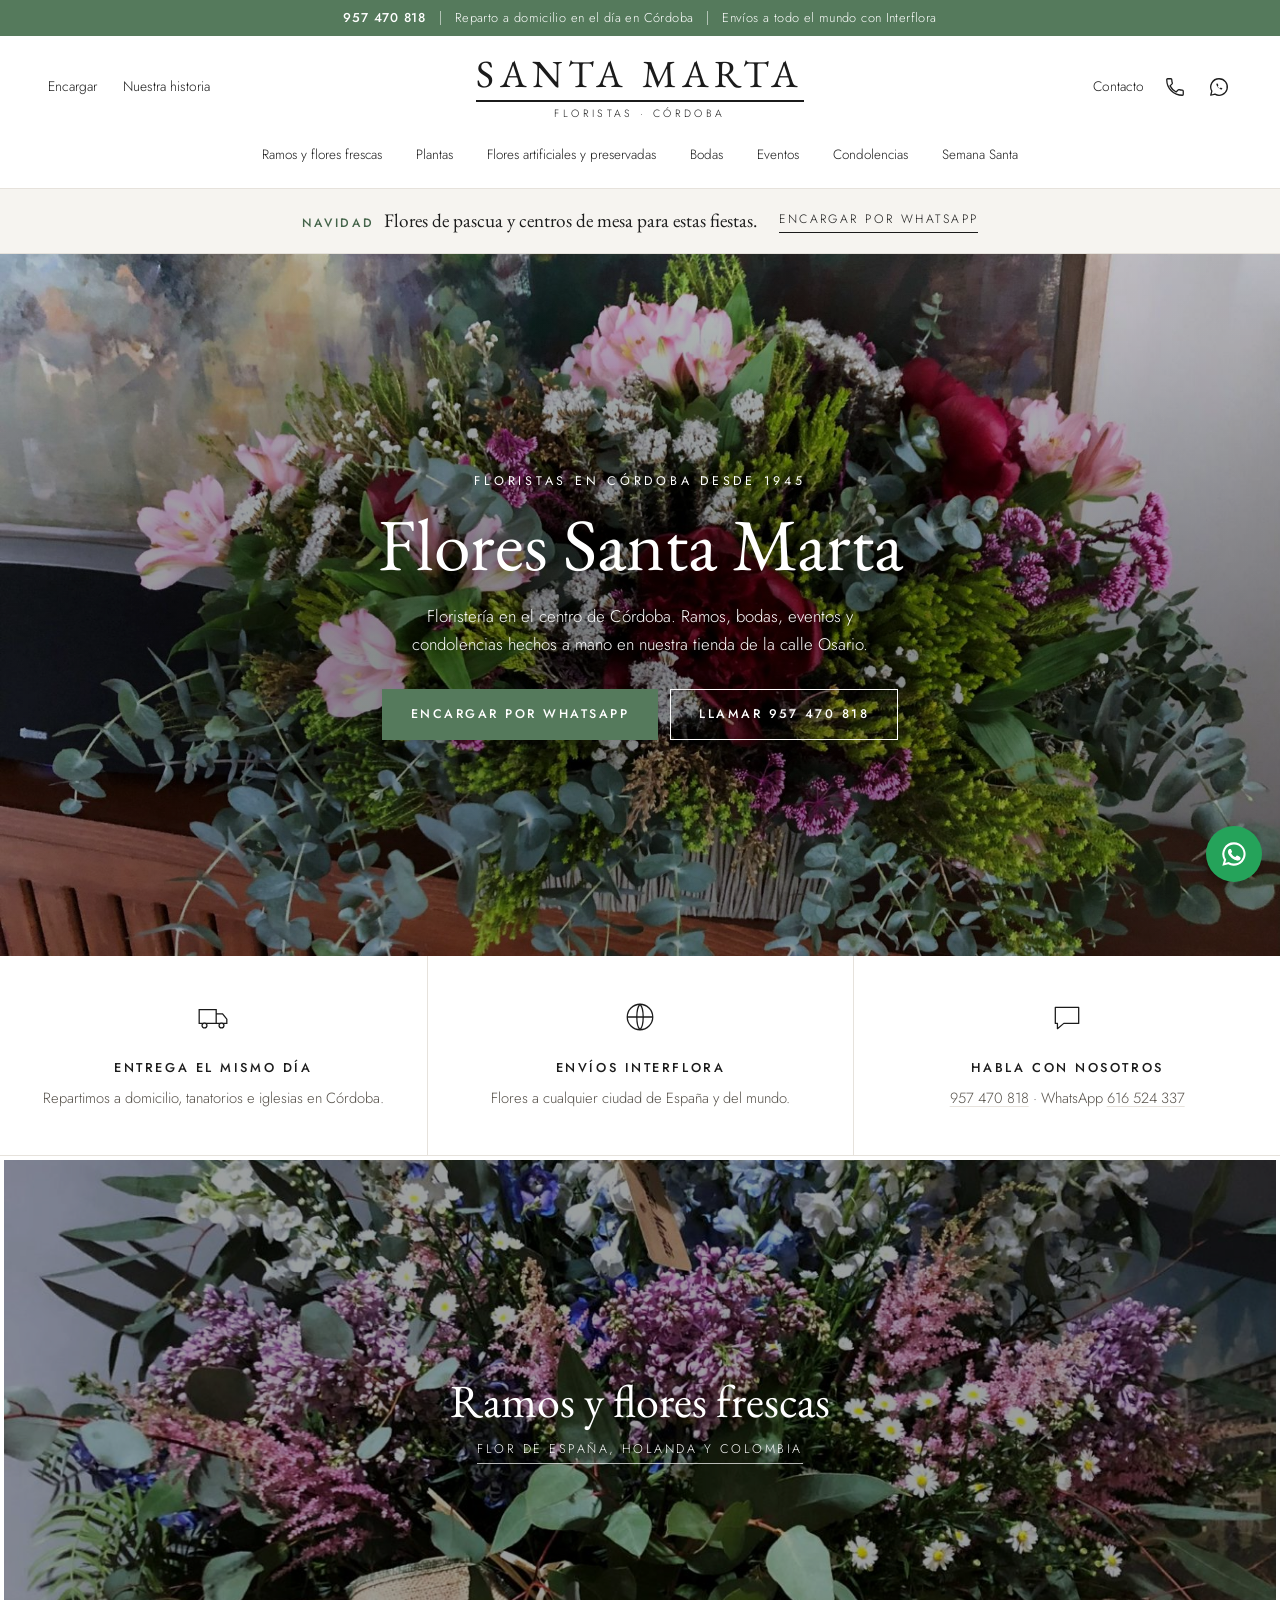
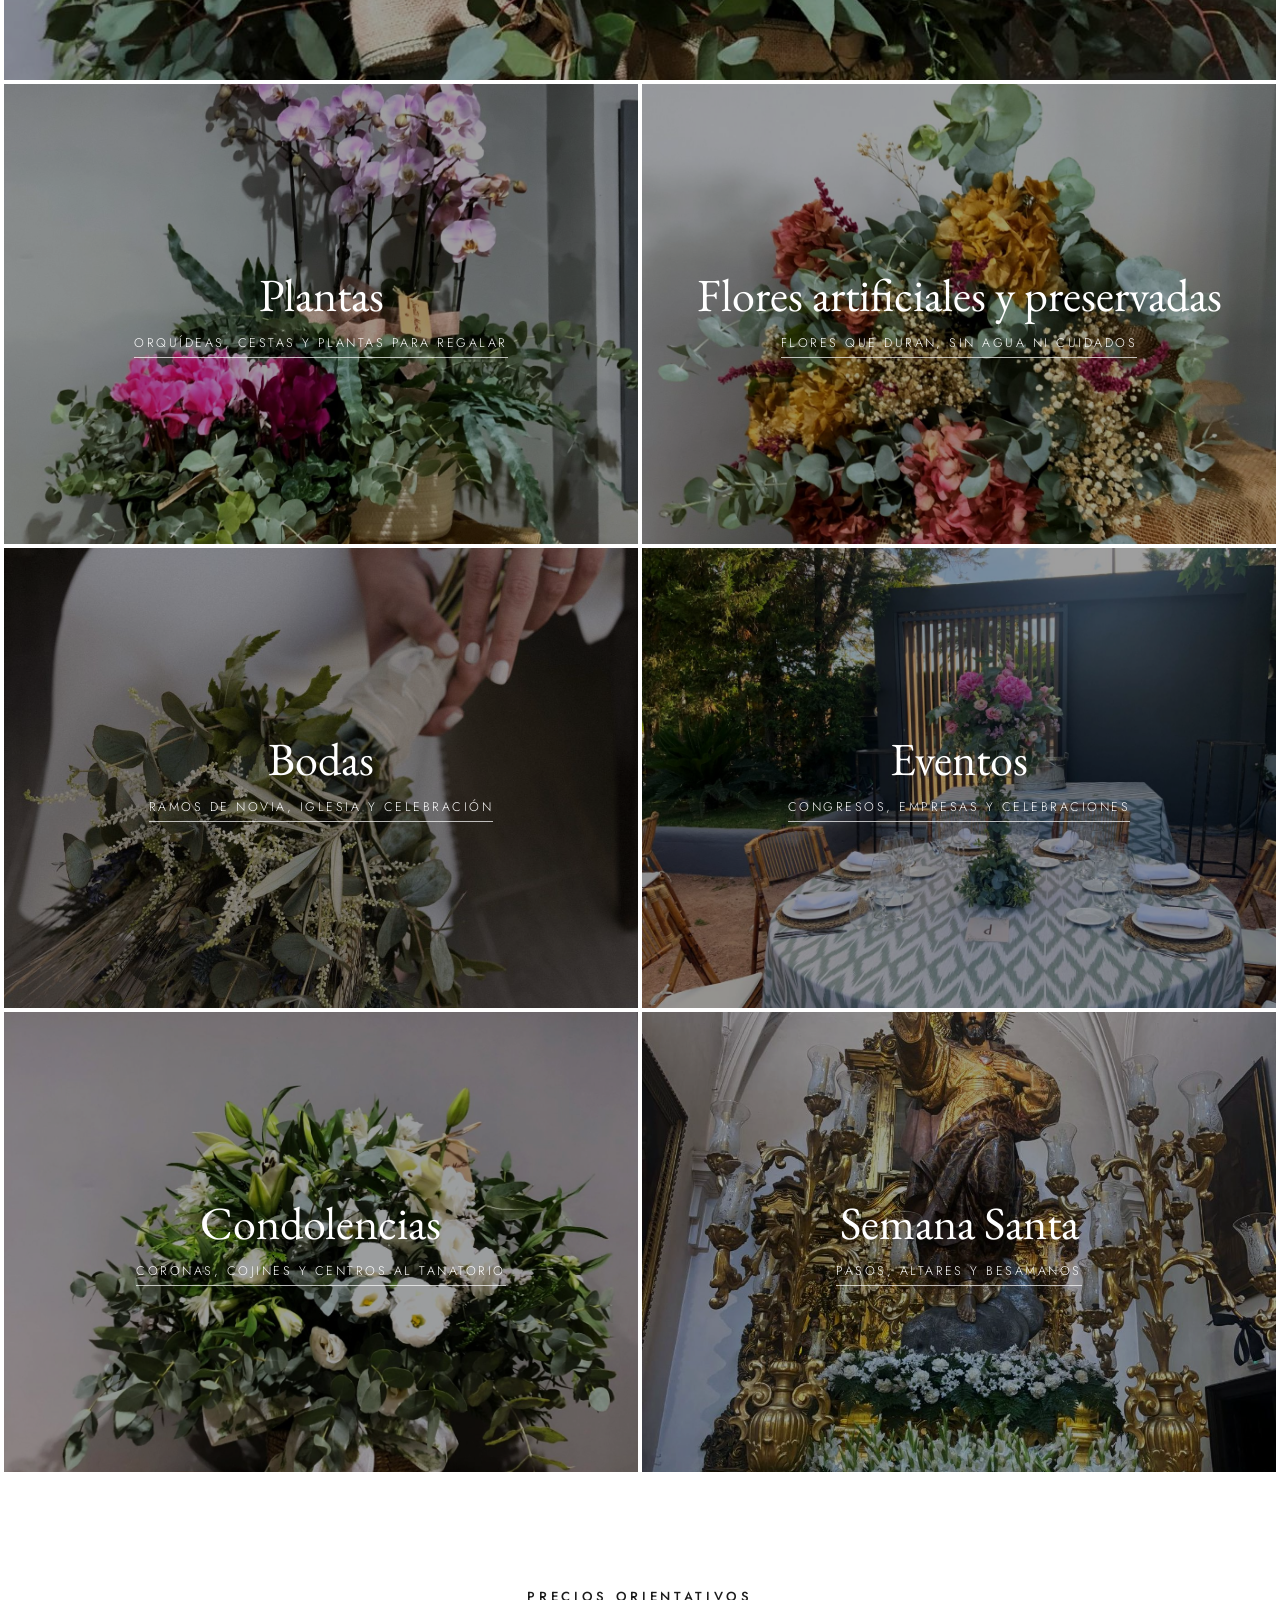
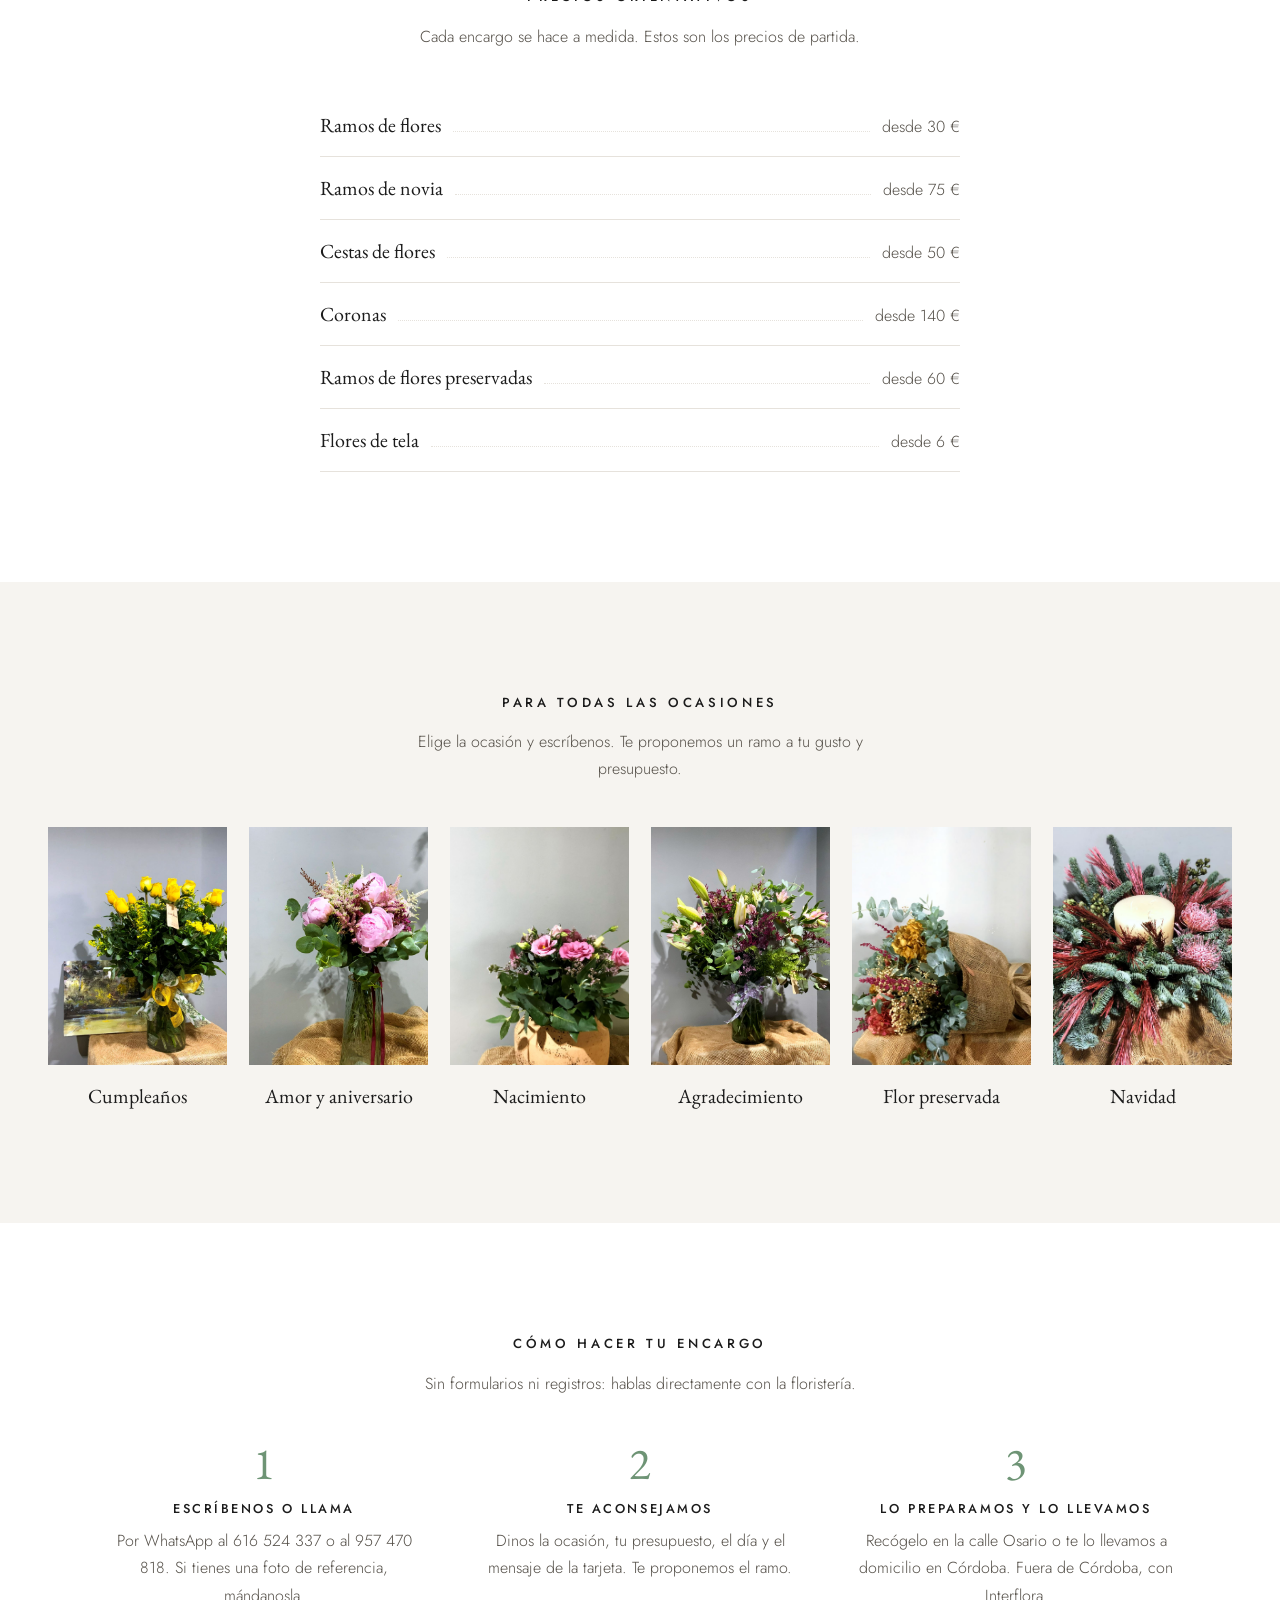
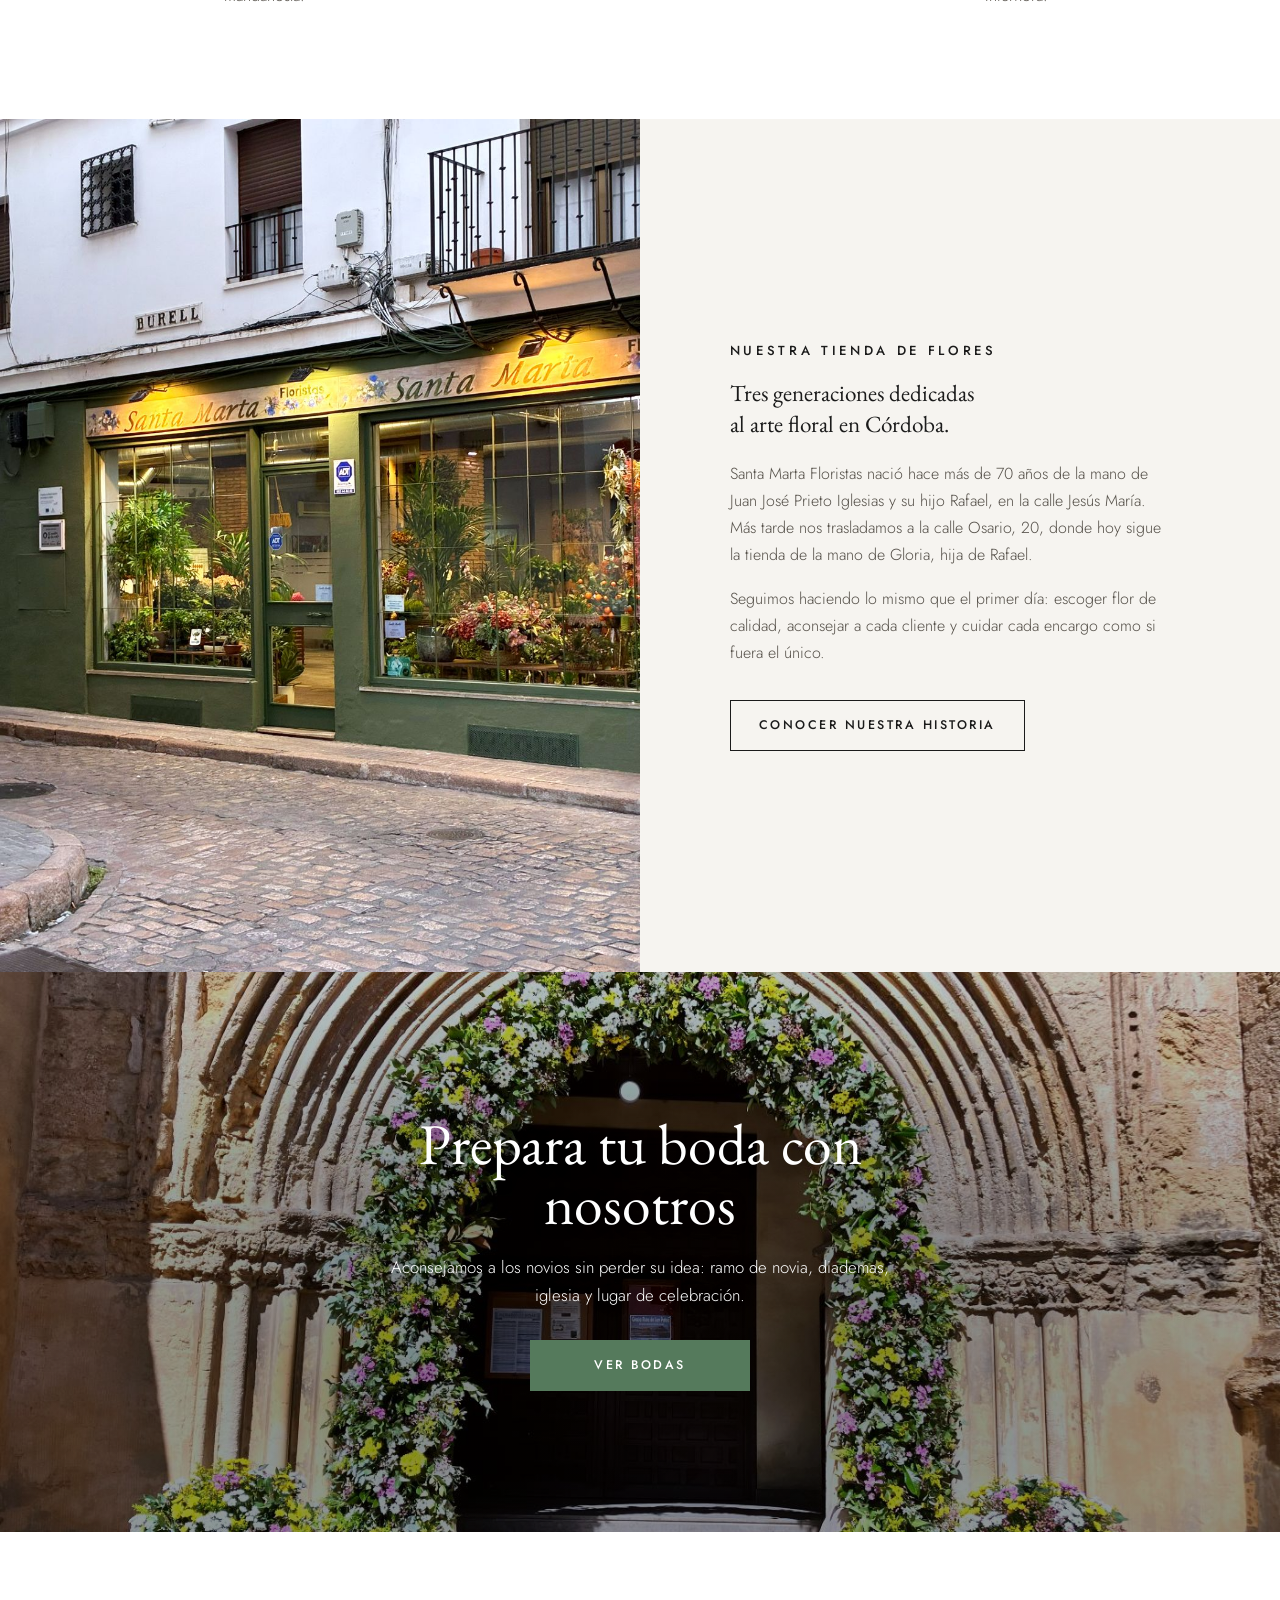
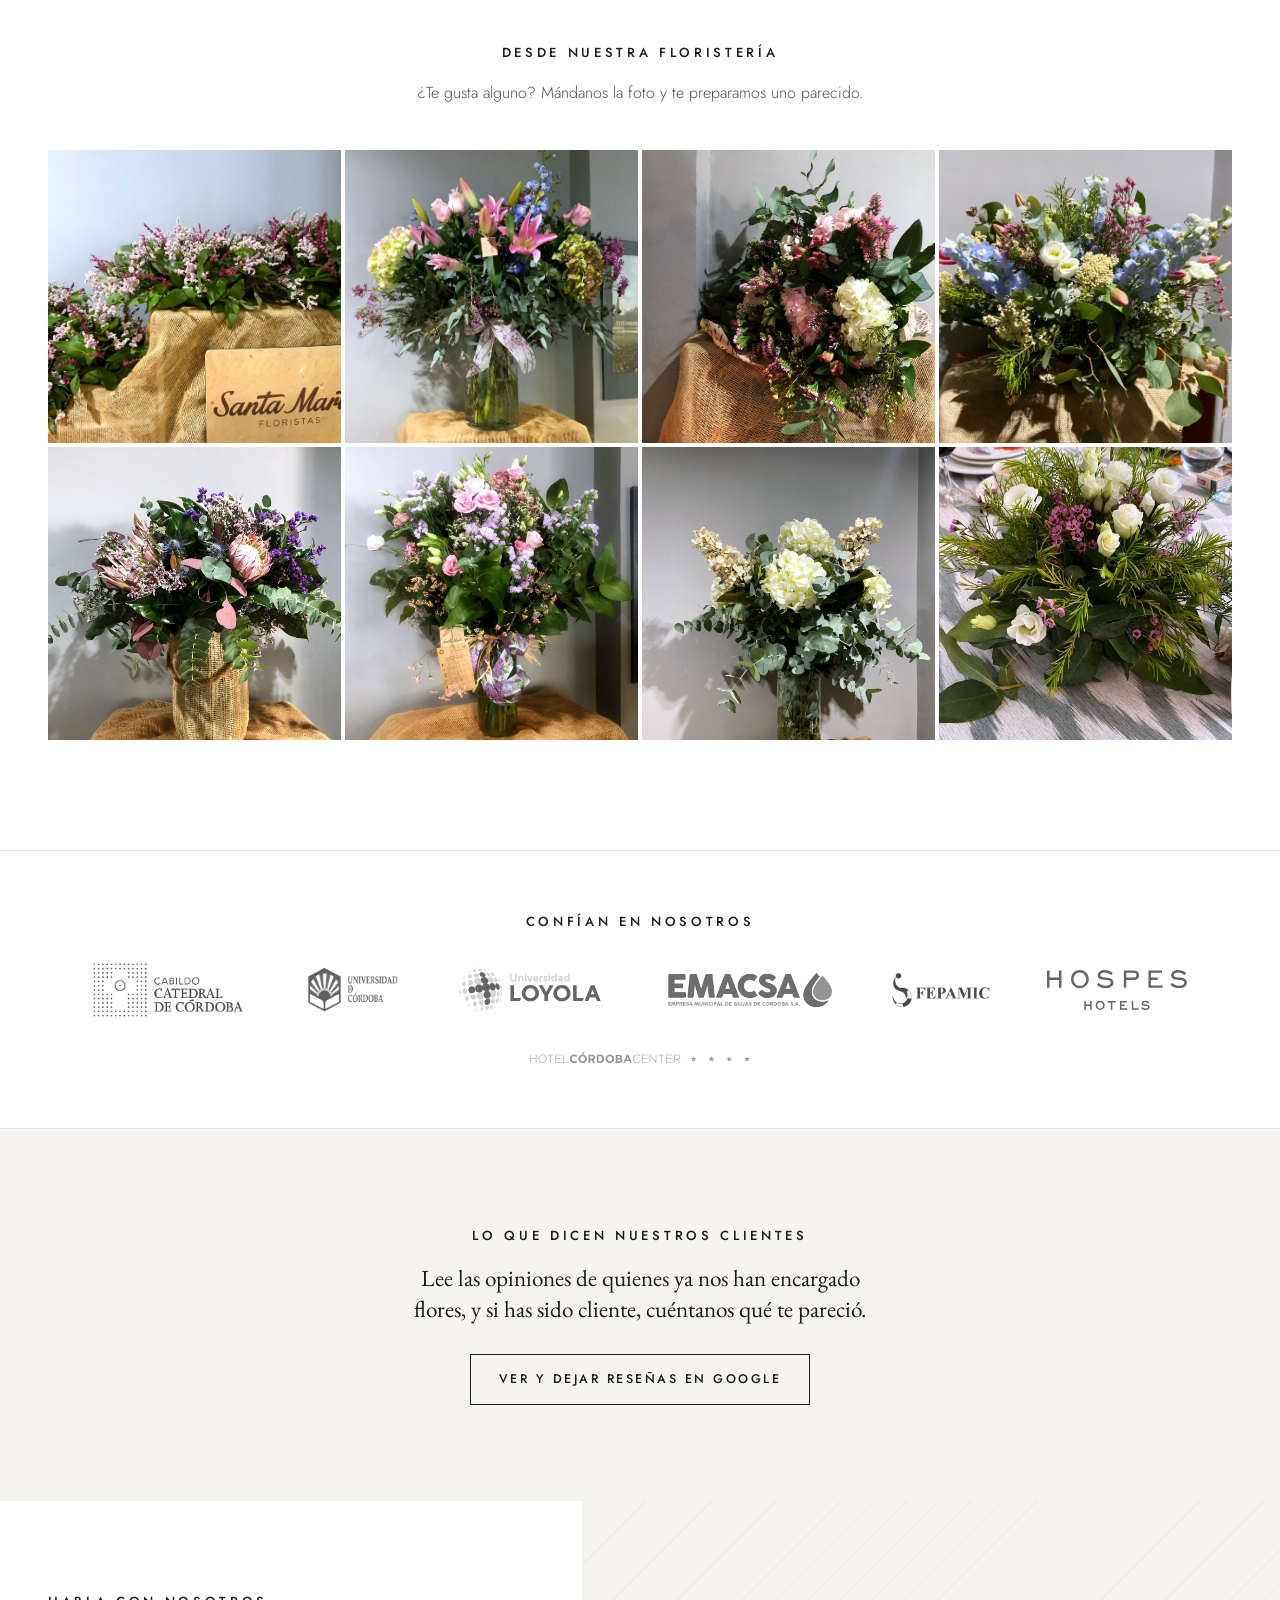
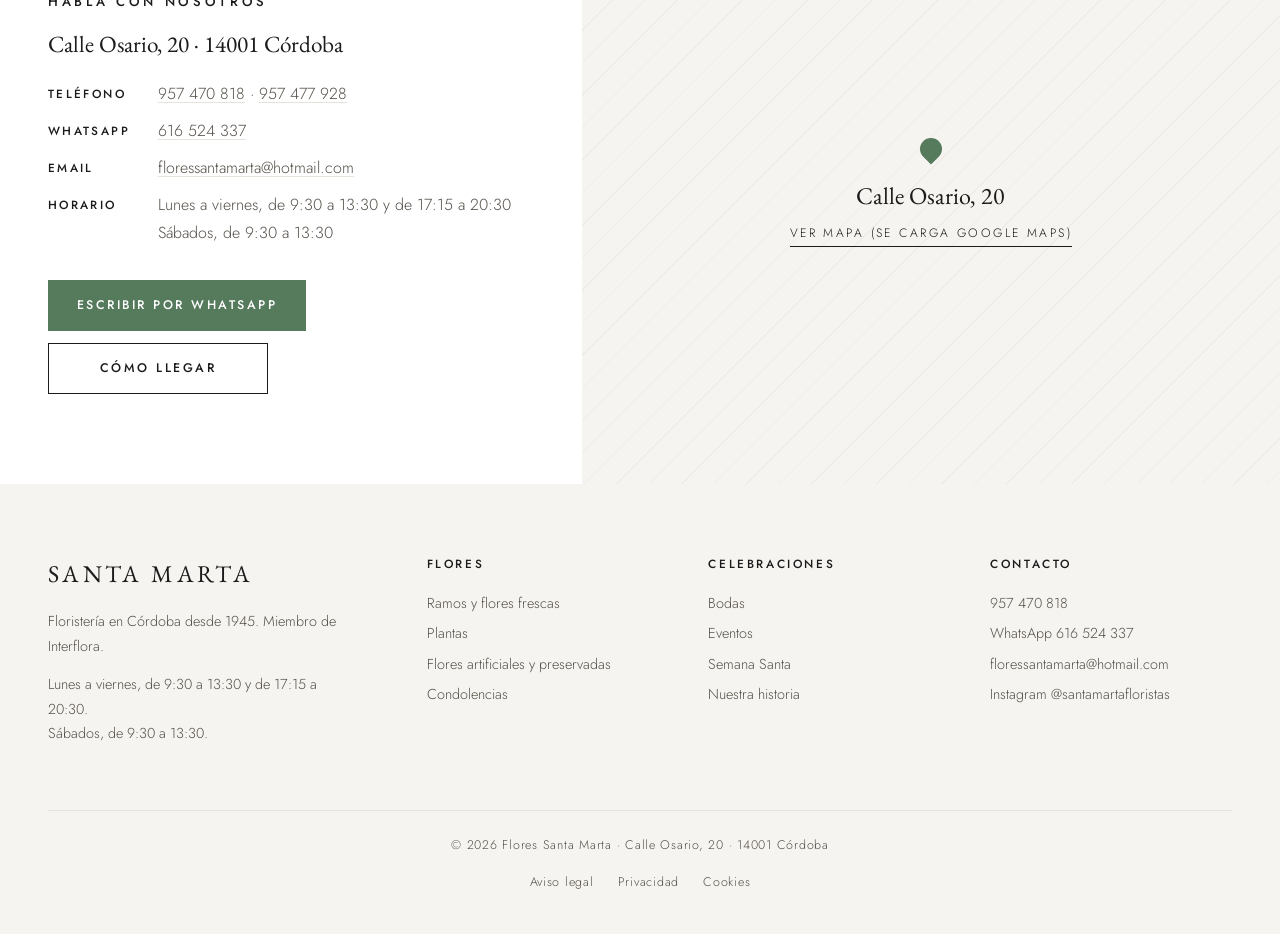
==== commit 7fbd5210: "Fotos nuevas: fachada de día, interior, Gloria en el taller, bodas y montajes - Portada: la sección " ====
--- a/index.html
+++ b/index.html
@@ -265,7 +265,7 @@
   <!-- Historia -->
   <section class="split" id="historia">
     <div class="split-media">
-      <img src="img/fotos/tienda-interior.jpg" width="1400" height="1050" alt="Flores en la tienda de la calle Osario" loading="lazy">
+      <img src="img/fotos/tienda-fachada.jpg" width="1050" height="1400" alt="Fachada de Santa Marta Floristas en la calle Osario, con el escaparate lleno de plantas" loading="lazy">
     </div>
     <div class="split-text">
       <h2 class="label">Nuestra tienda de flores</h2>
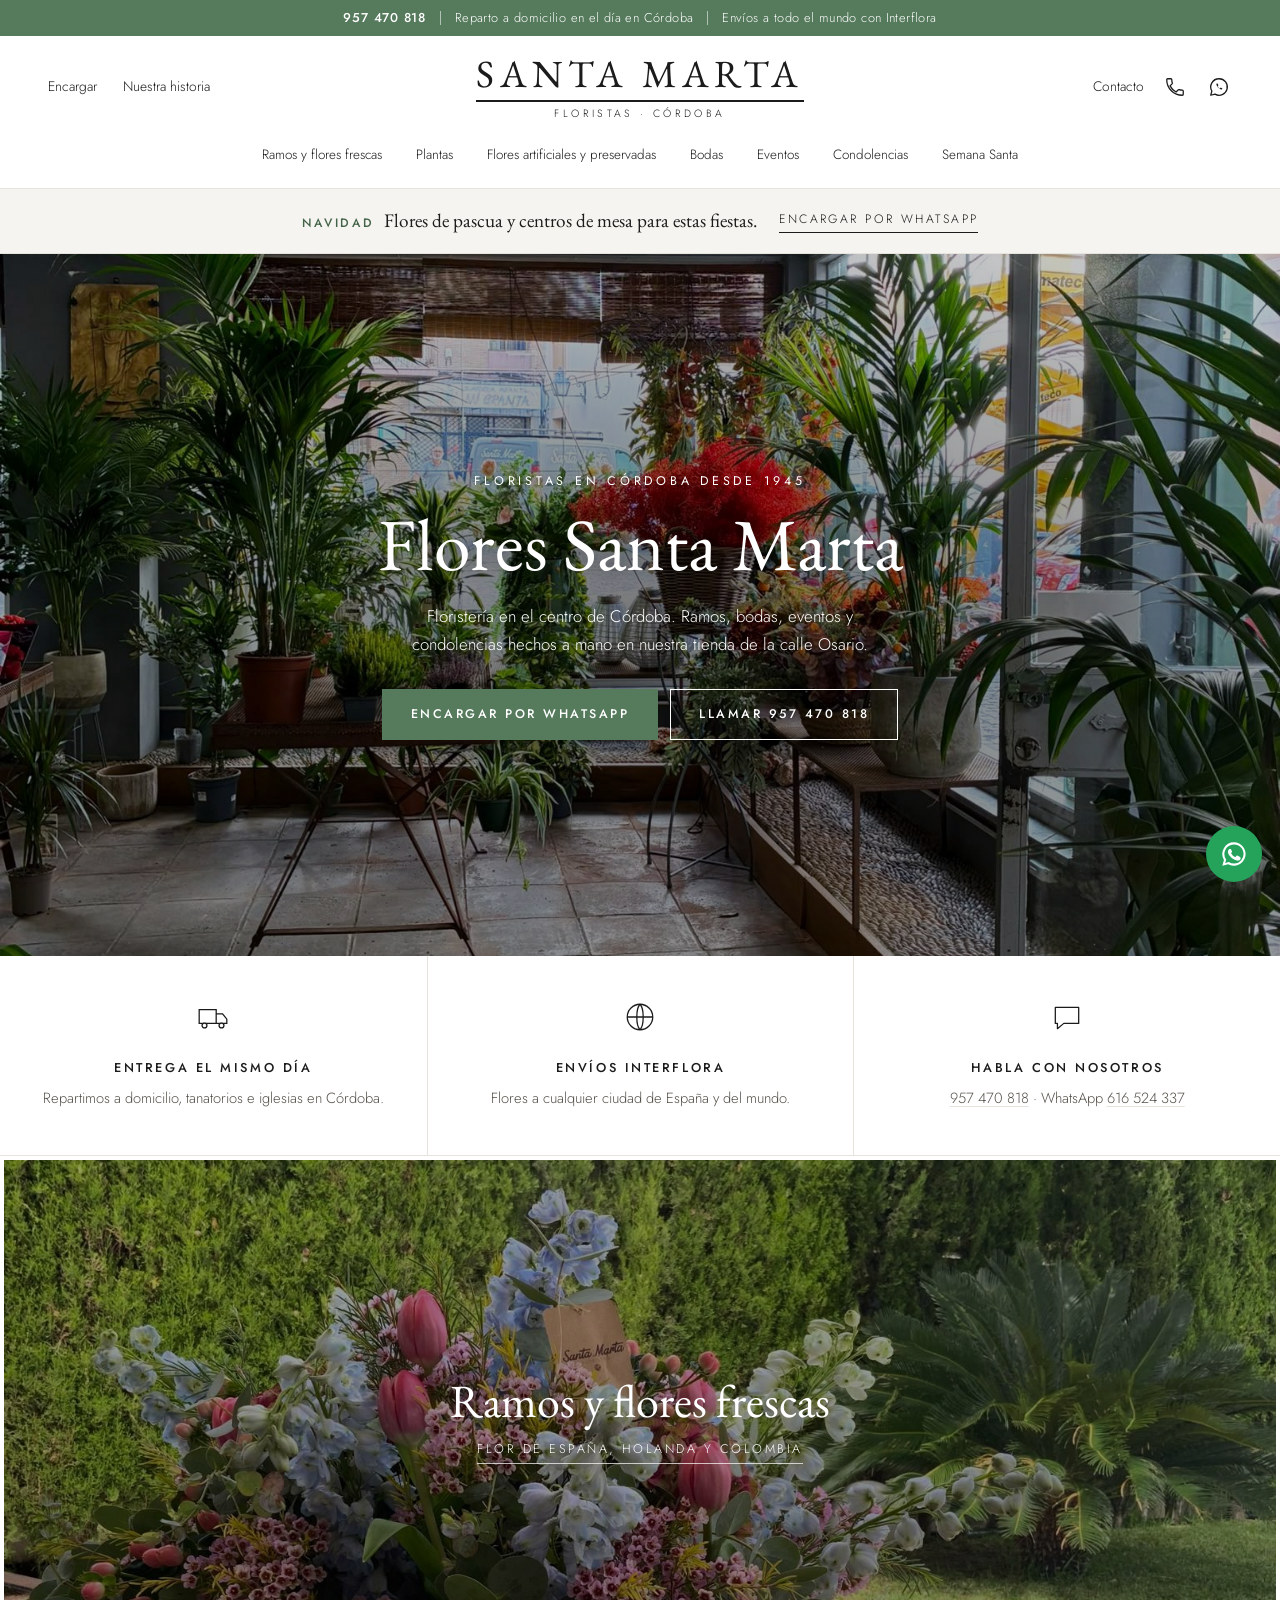
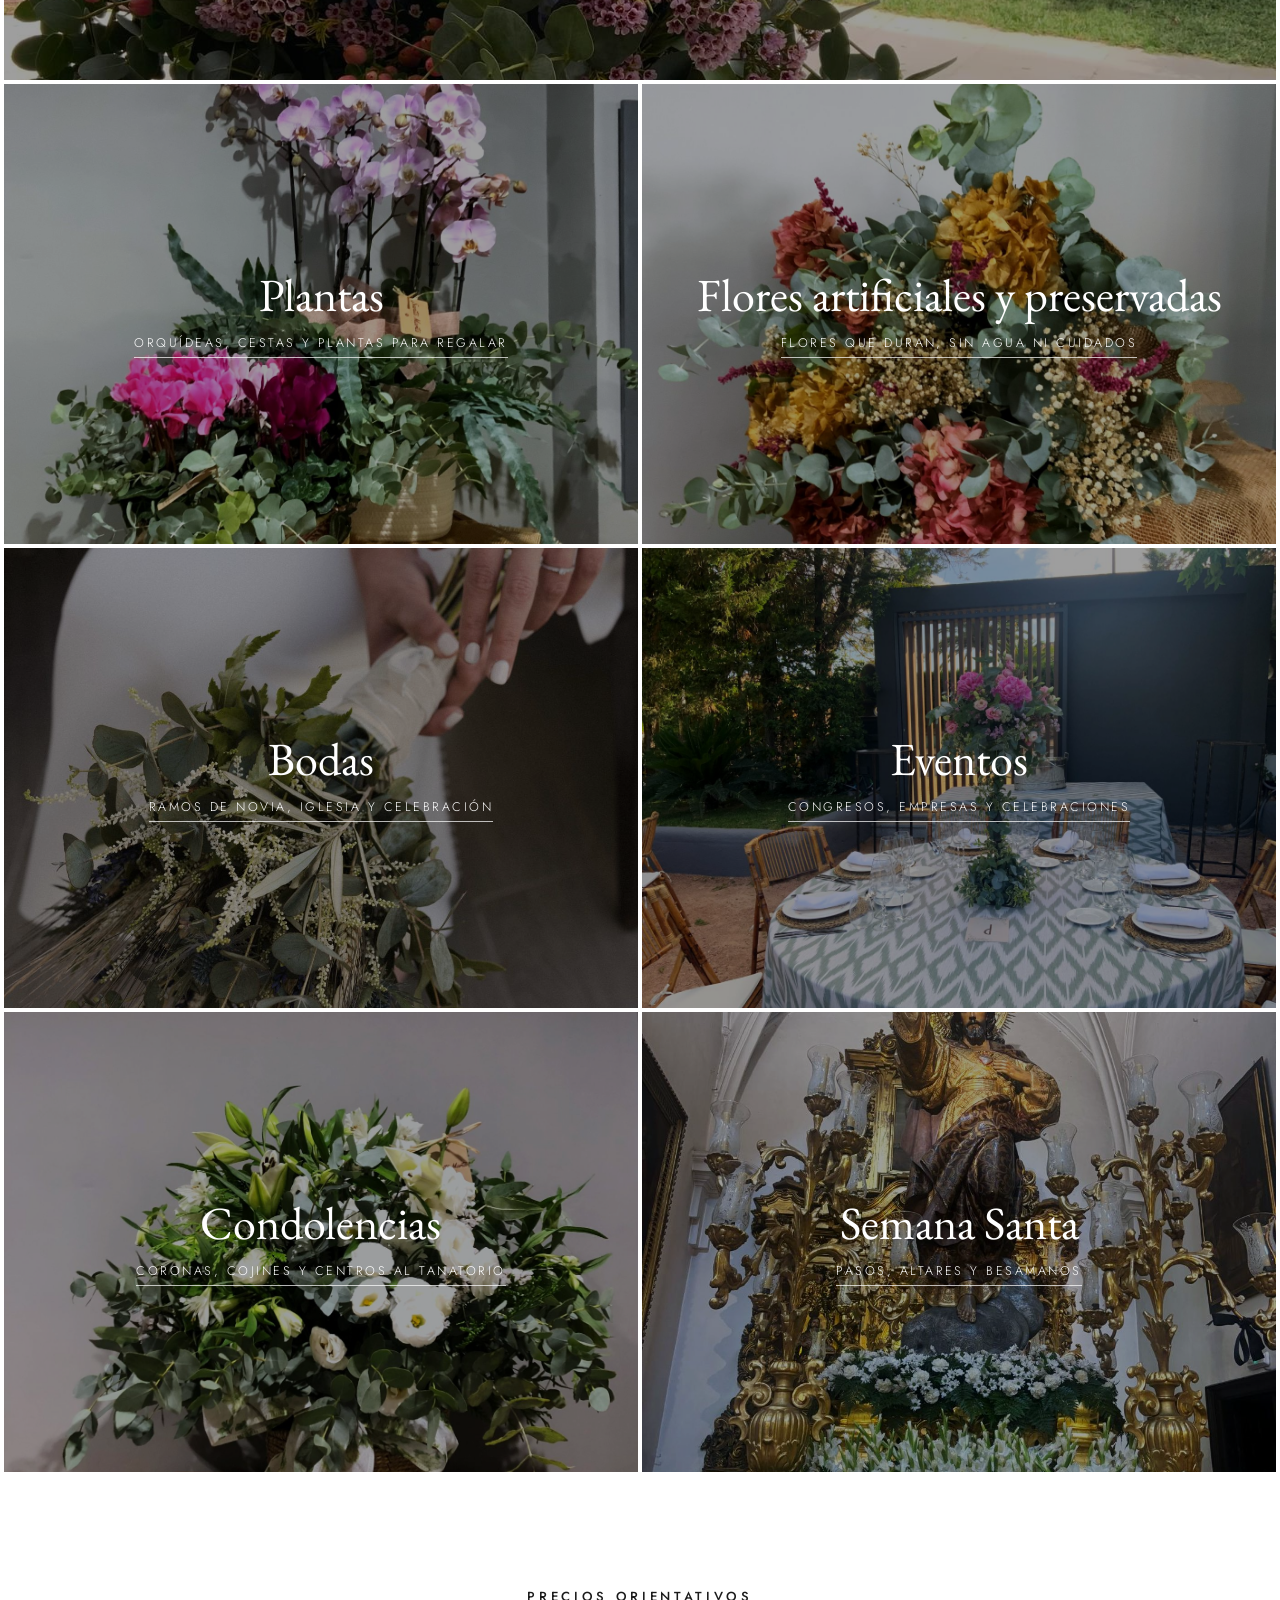
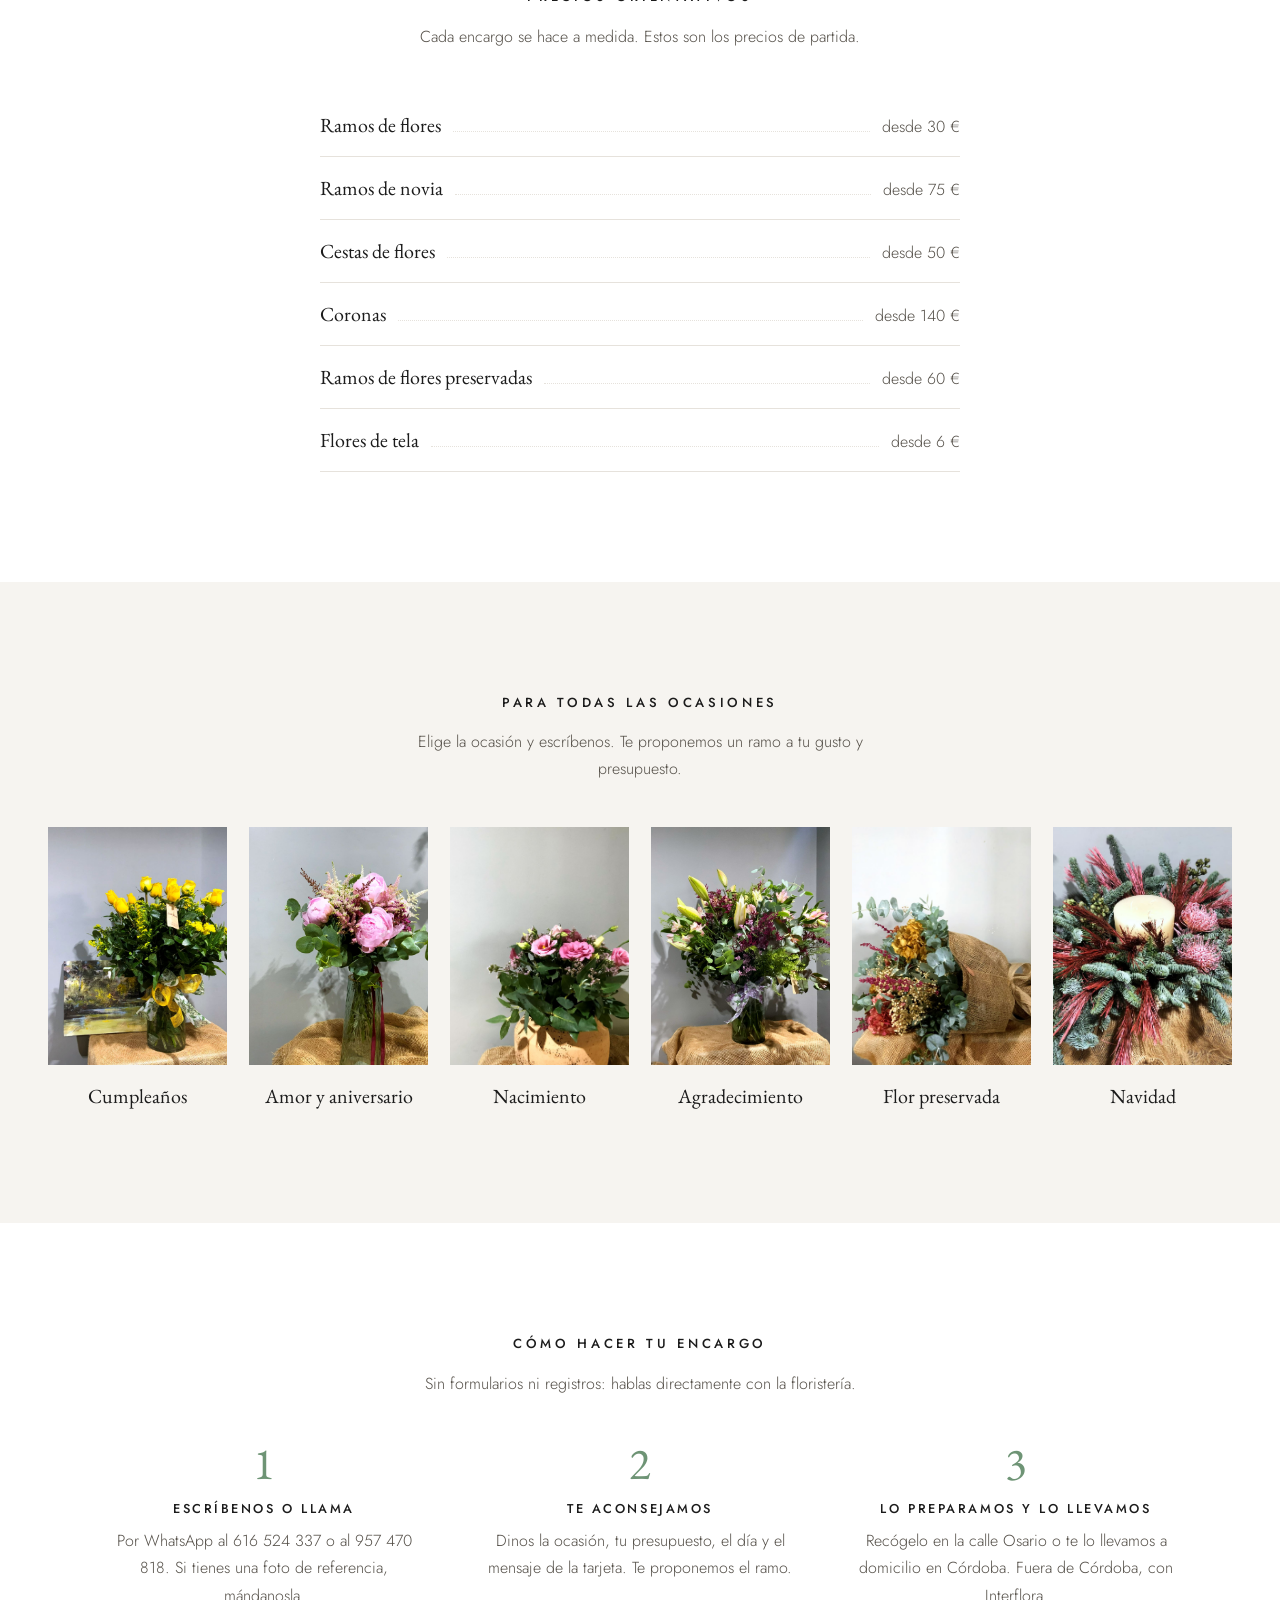
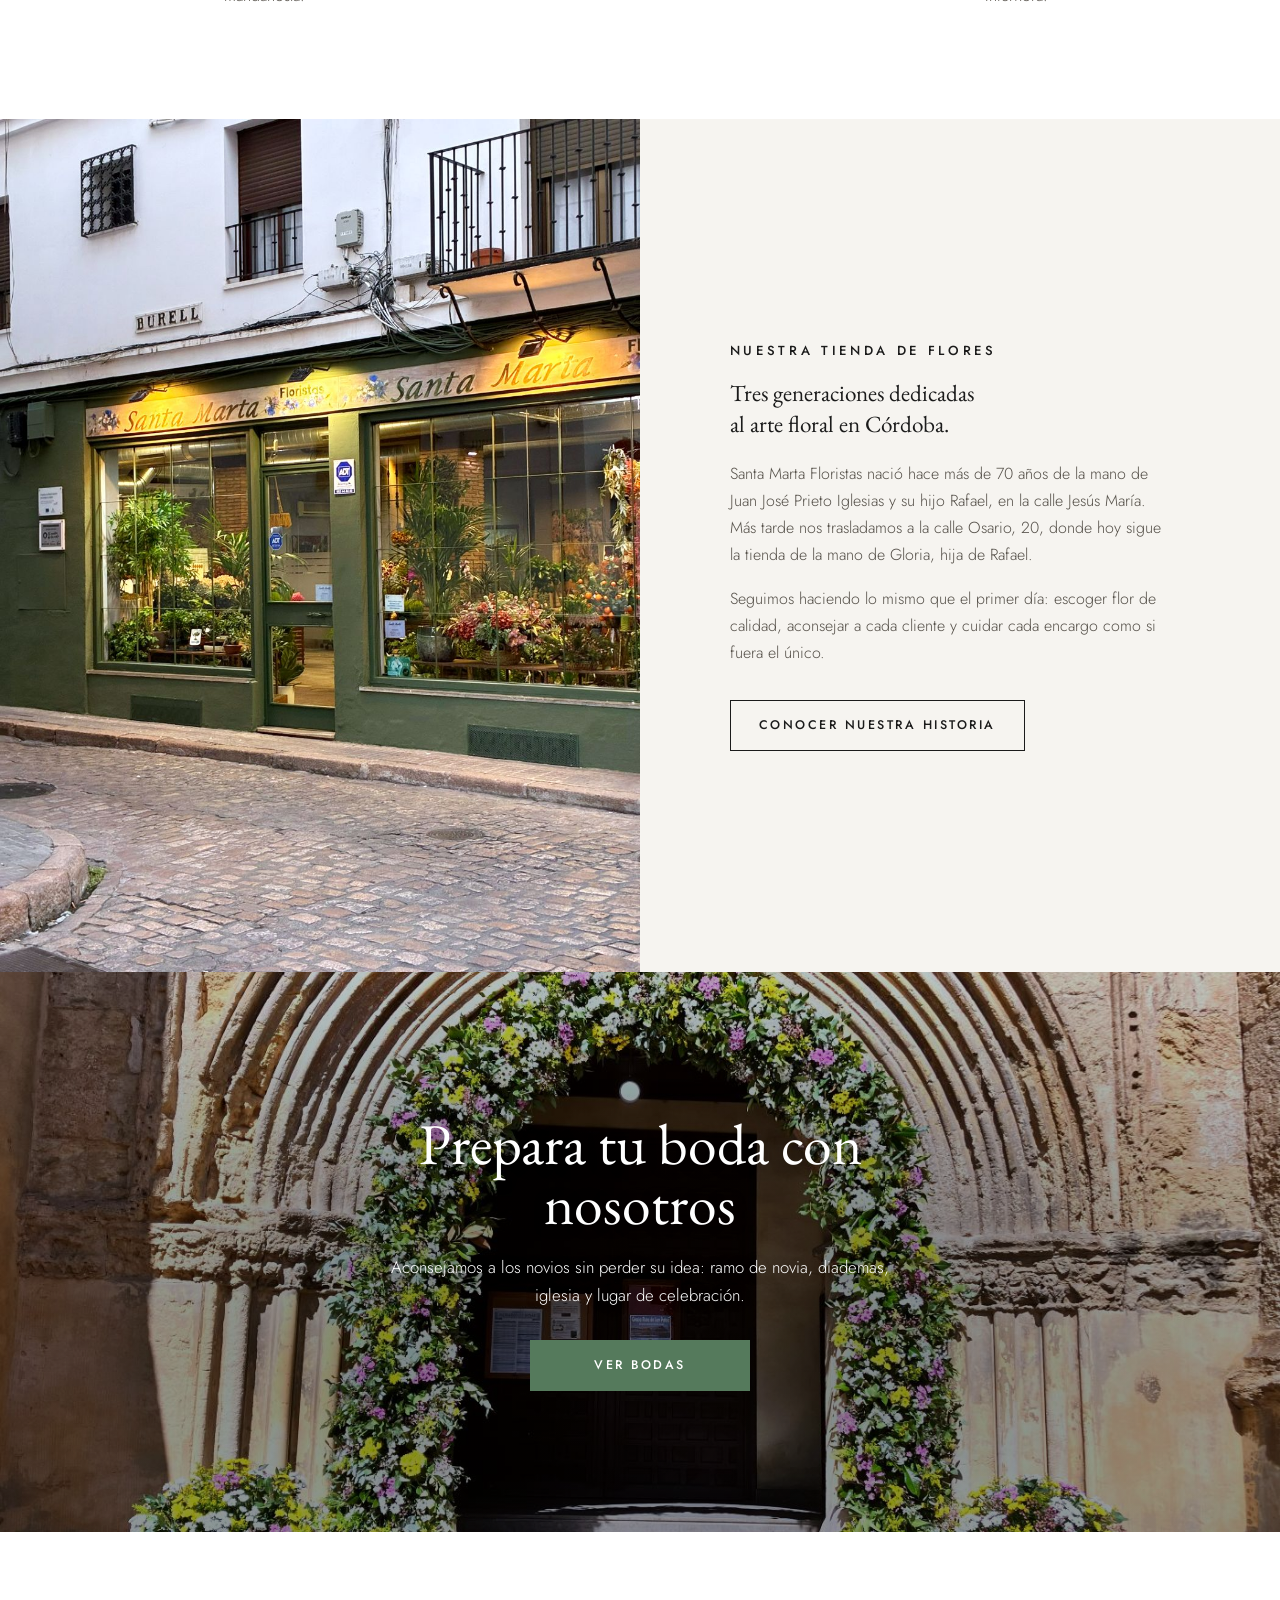
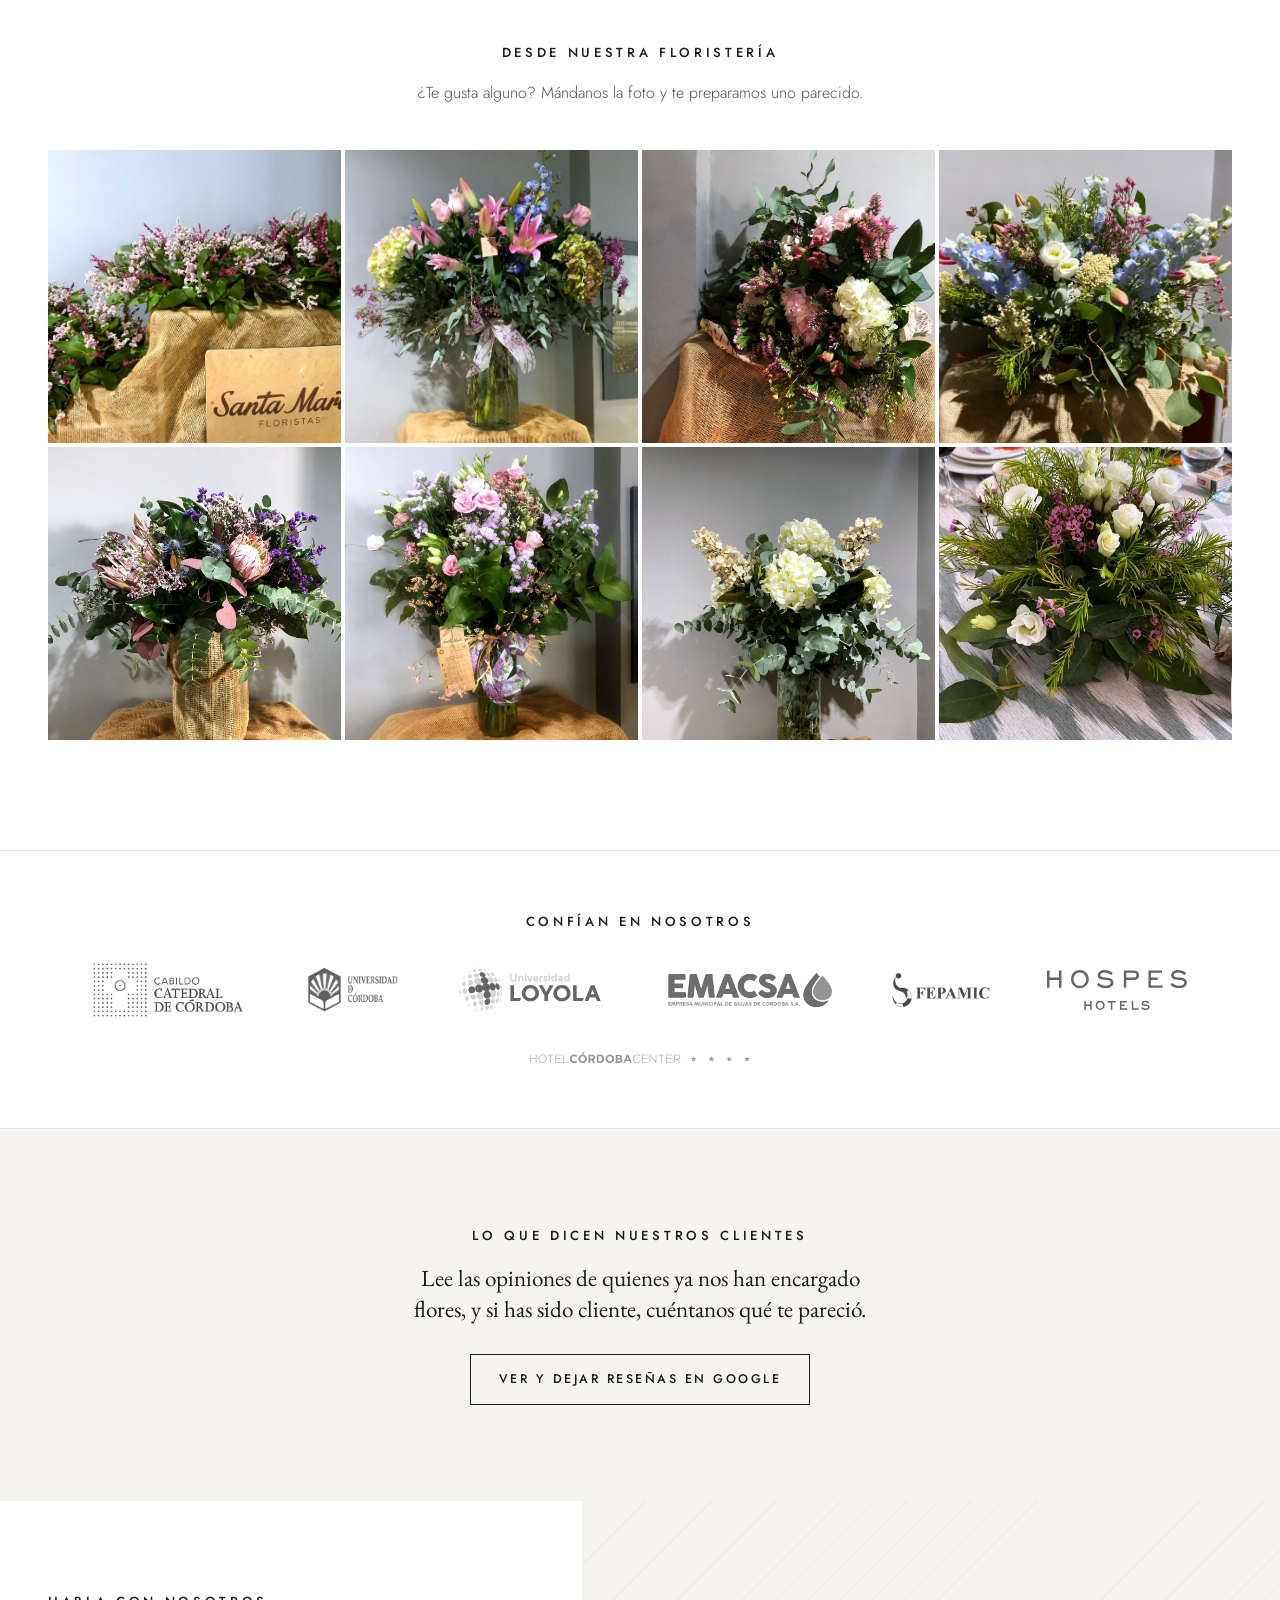
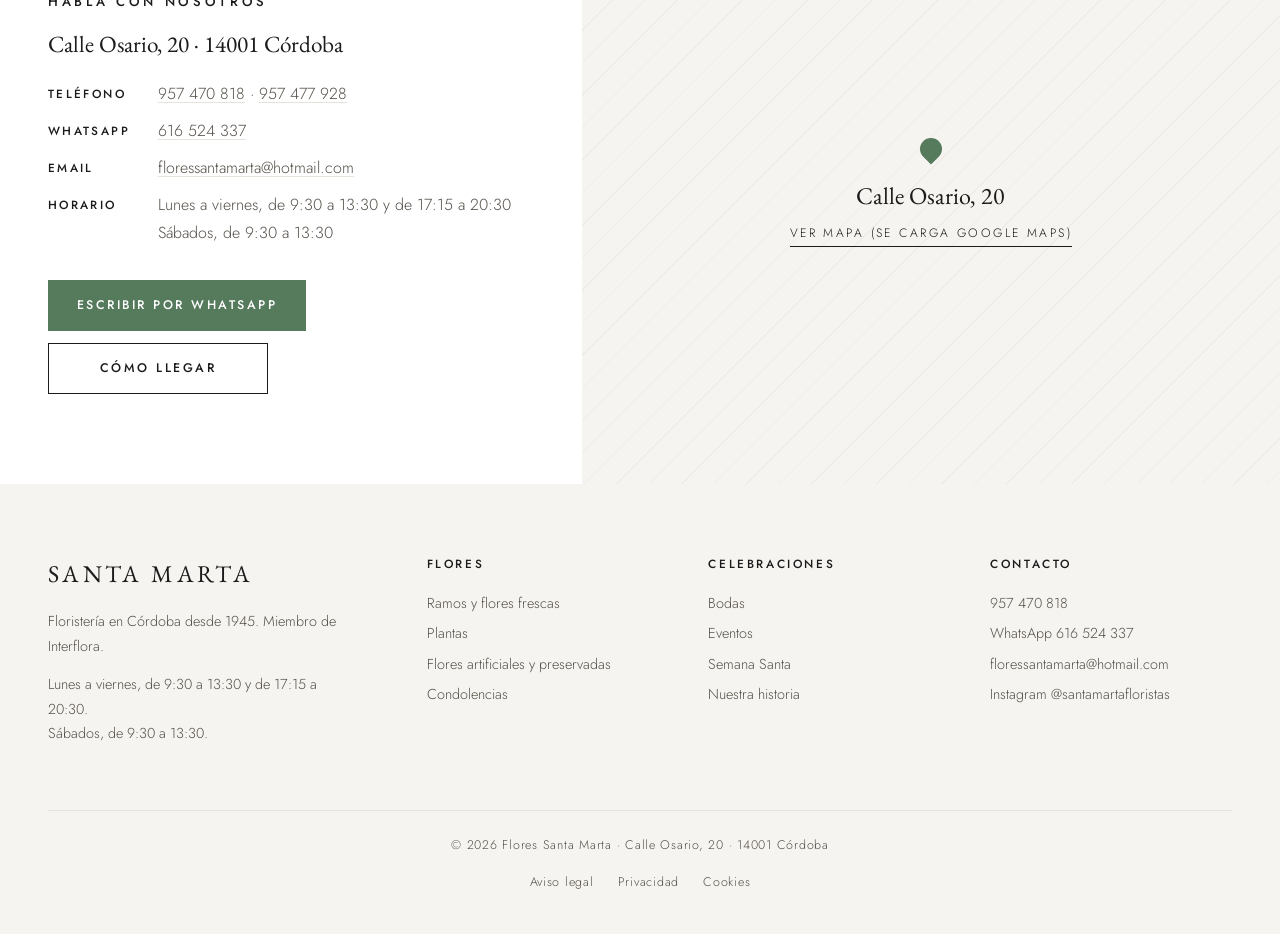
==== commit 85181000: "Portada con el interior de la tienda y tira de ramos menos cerrada - La foto principal pasa a ser la" ====
--- a/index.html
+++ b/index.html
@@ -11,7 +11,7 @@
 <meta property="og:type" content="website">
 <meta property="og:locale" content="es_ES">
 <!-- Imagen al compartir: cambiar la URL al dominio floressantamarta.com al publicar -->
-<meta property="og:image" content="https://kikogarciadv.github.io/floressantamarta/img/fotos/centro-peonias.jpg">
+<meta property="og:image" content="https://kikogarciadv.github.io/floressantamarta/img/fotos/portada-tienda.jpg">
 <meta name="theme-color" content="#ffffff">
 <link rel="icon" href="favicon.svg" type="image/svg+xml">
 <!-- Versión de prueba: quitar esta línea al publicar en floressantamarta.com -->
@@ -30,7 +30,7 @@
   "foundingDate": "1945",
   "sameAs": ["https://www.instagram.com/santamartafloristas/"],
   "description": "Floristería en el centro de Córdoba desde hace más de 70 años. Ramos, bodas, eventos, Semana Santa, coronas y plantas. Miembro de Interflora.",
-  "image": "https://www.floressantamarta.com/img/fotos/centro-peonias.jpg",
+  "image": "https://www.floressantamarta.com/img/fotos/portada-tienda.jpg",
   "telephone": "+34957470818",
   "hasMap": "https://www.google.com/maps/search/?api=1&query=Flores+Santa+Marta+Calle+Osario+20+C%C3%B3rdoba",
   "email": "floressantamarta@hotmail.com",
@@ -130,7 +130,7 @@
 
   <!-- Portada -->
   <section class="banner banner-hero">
-    <img src="img/fotos/centro-peonias.jpg" width="1800" height="1224" alt="Centro de peonías, rosas y lilium hecho en la floristería" fetchpriority="high">
+    <img src="img/fotos/portada-tienda.jpg" width="1536" height="1700" alt="Interior de la tienda de la calle Osario, con plantas y flores" fetchpriority="high">
     <div class="banner-content">
       <p class="kicker">Floristas en Córdoba desde 1945</p>
       <h1>Flores Santa Marta</h1>
@@ -164,7 +164,7 @@
   <!-- Colecciones -->
   <section class="tiles" aria-label="Qué hacemos">
     <a class="tile tile-wide" id="flores" href="flores.html">
-      <img src="img/fotos/cesta-delphinium.jpg" width="1341" height="1400" alt="Cesta de delphinium, lisianthus y paniculata" loading="lazy">
+      <img src="img/fotos/cesta-delphinium-tulipanes.jpg" width="1600" height="1200" alt="Cesta de delphinium, tulipanes y flor de cera en un jardín" loading="lazy" style="object-position: center 30%">
       <span class="tile-content">
         <span class="tile-title">Ramos y flores frescas</span>
         <span class="tile-text">Flor de España, Holanda y Colombia</span>
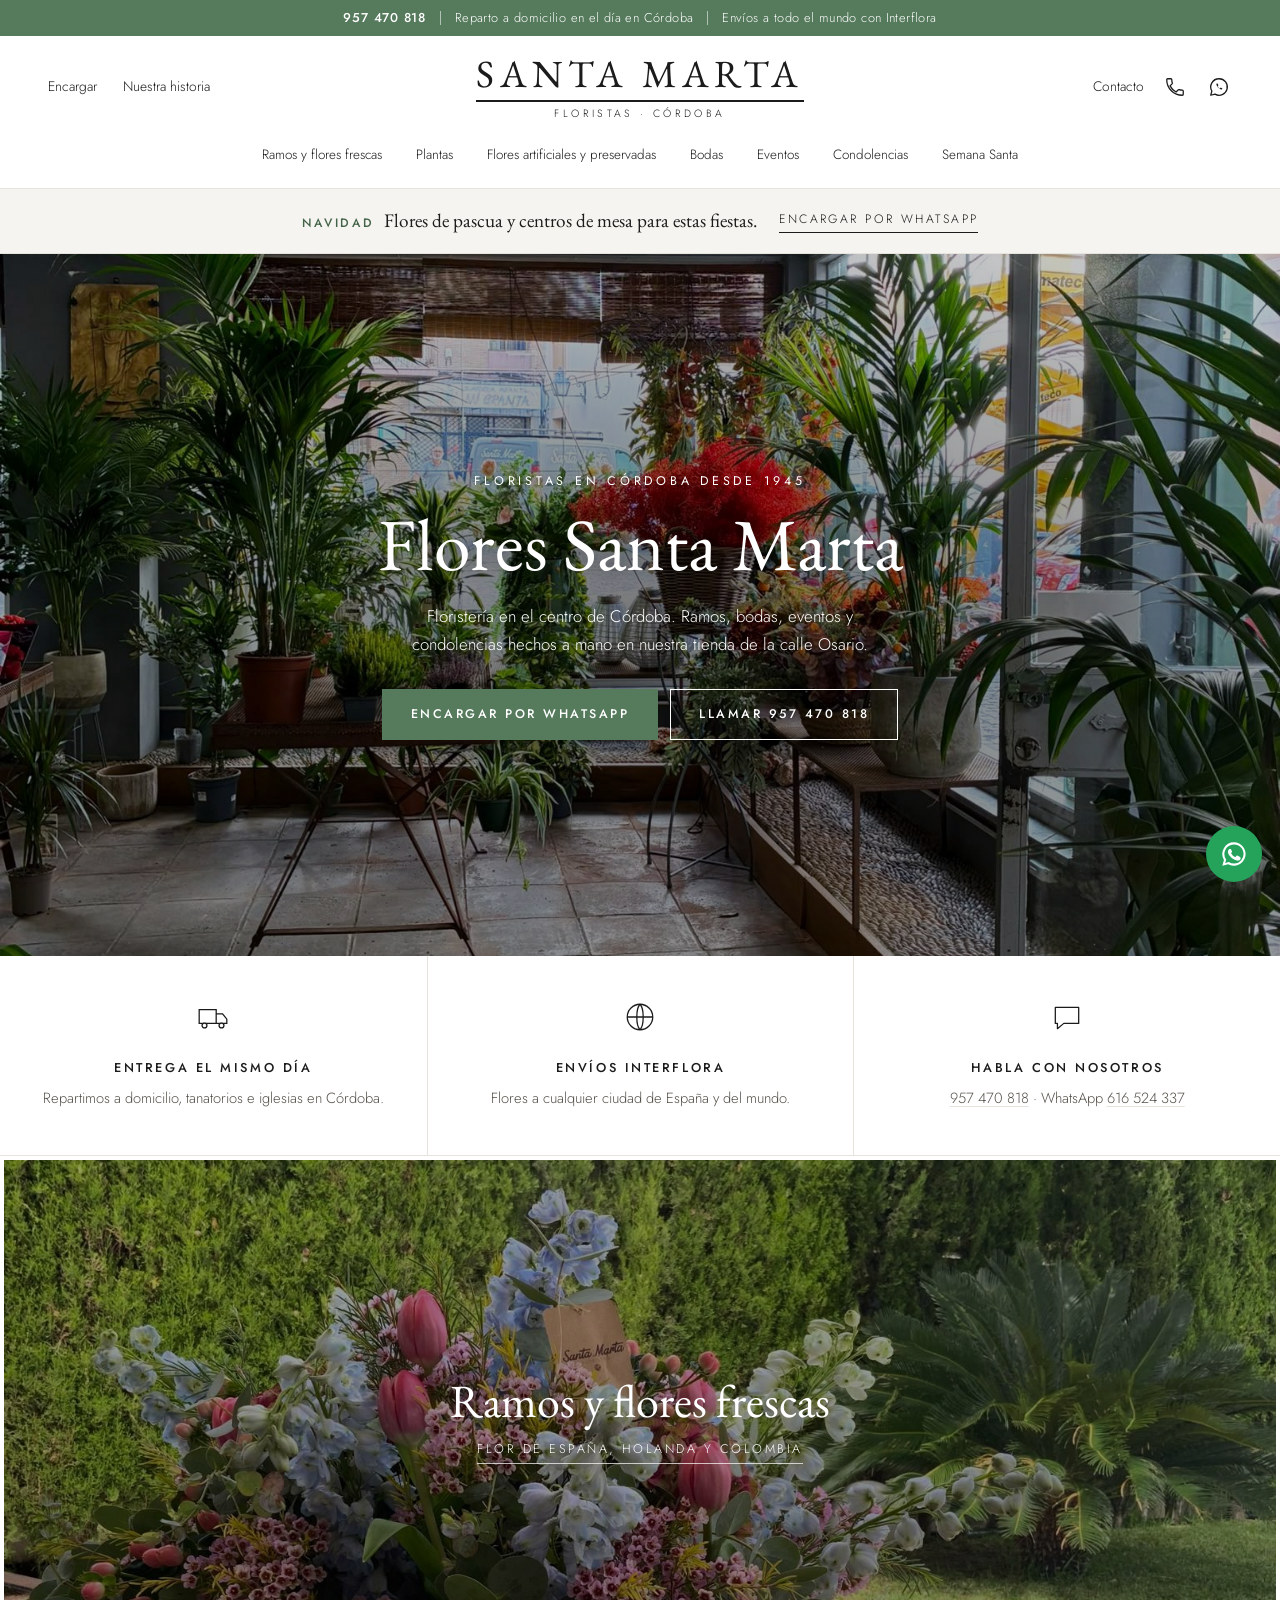
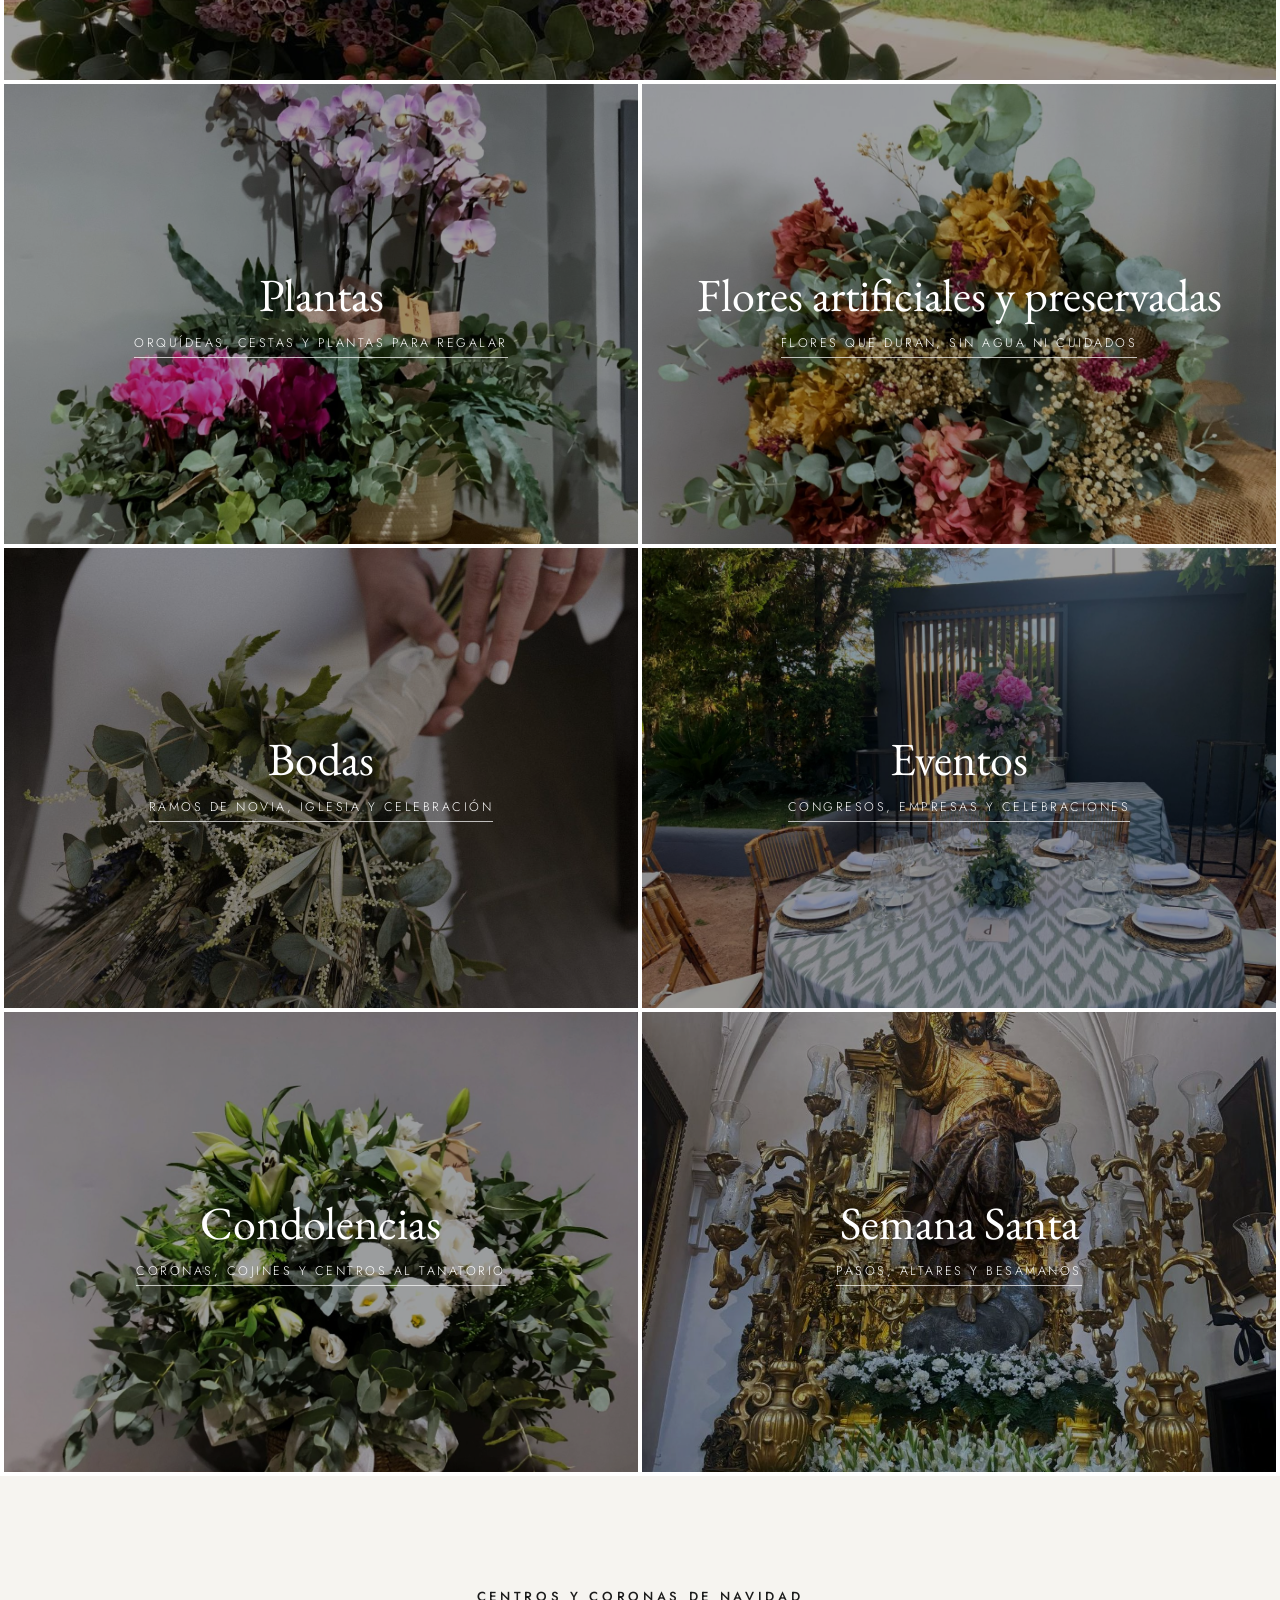
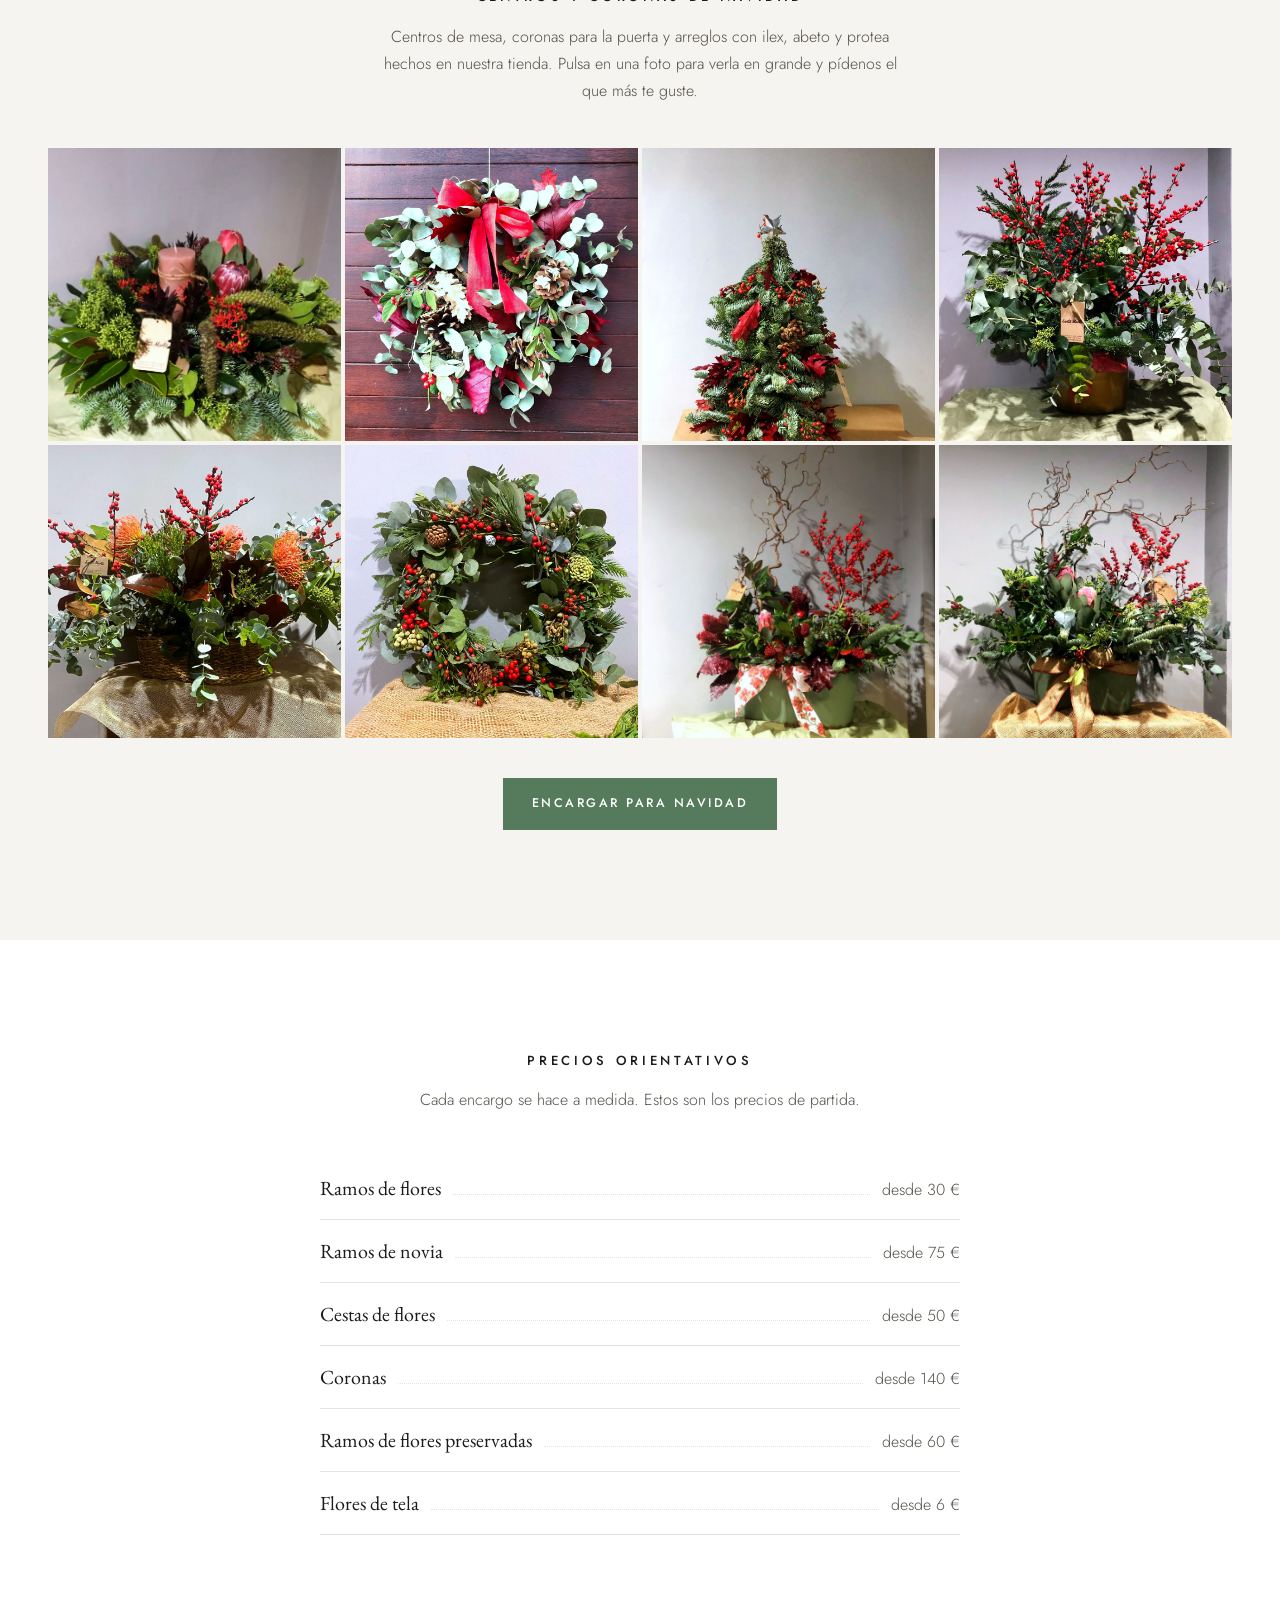
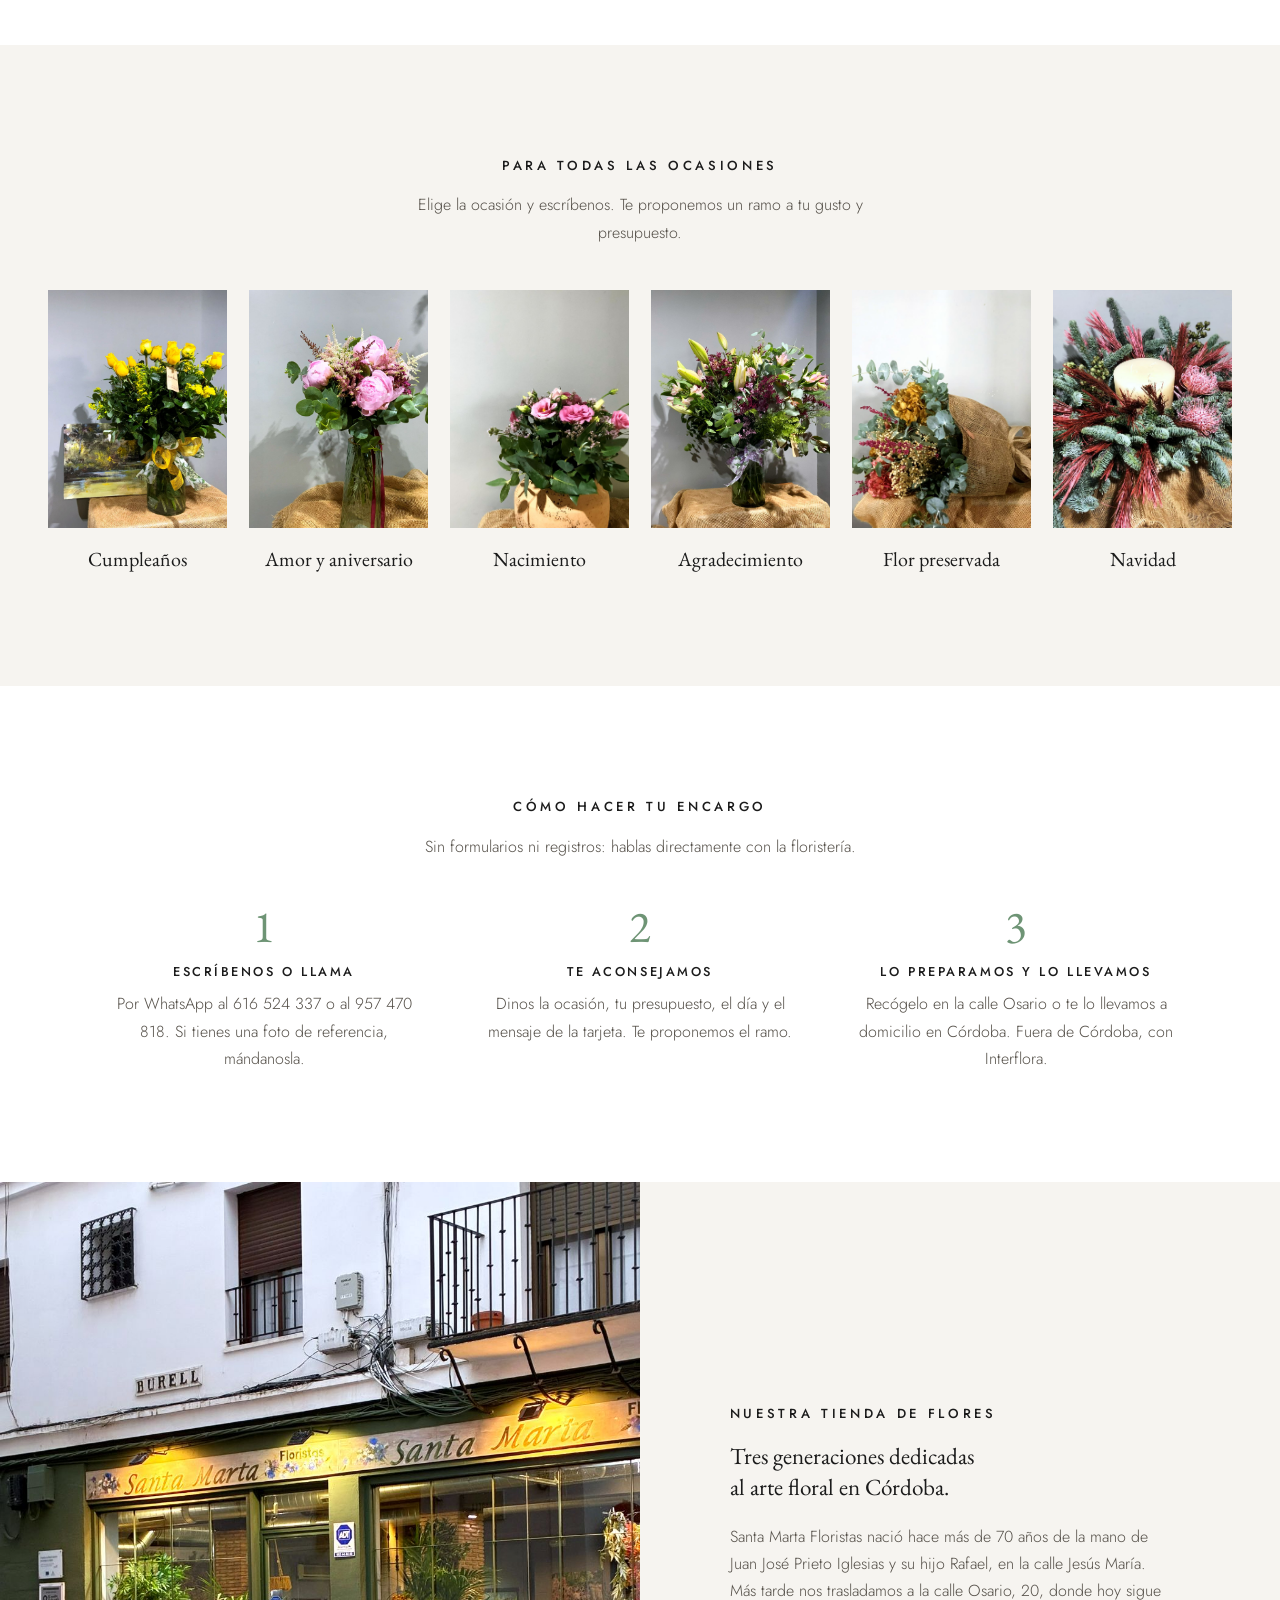
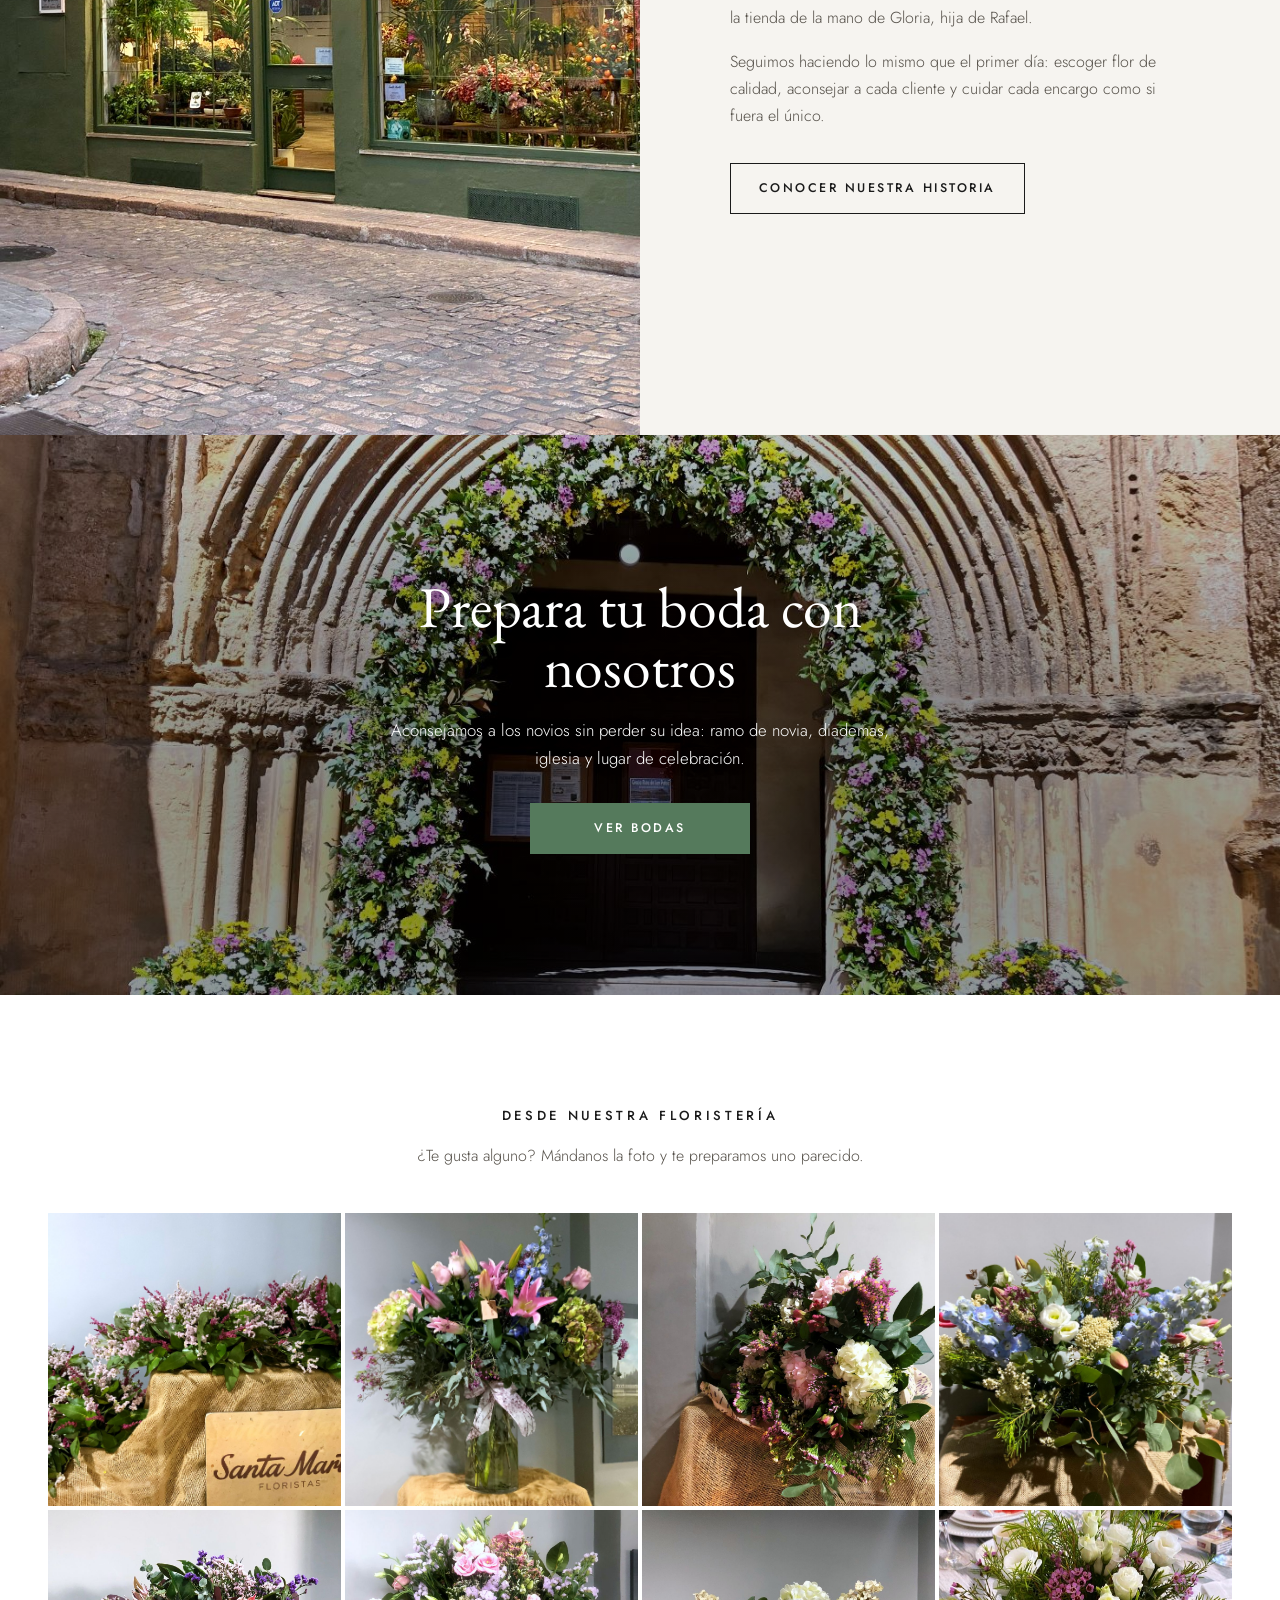
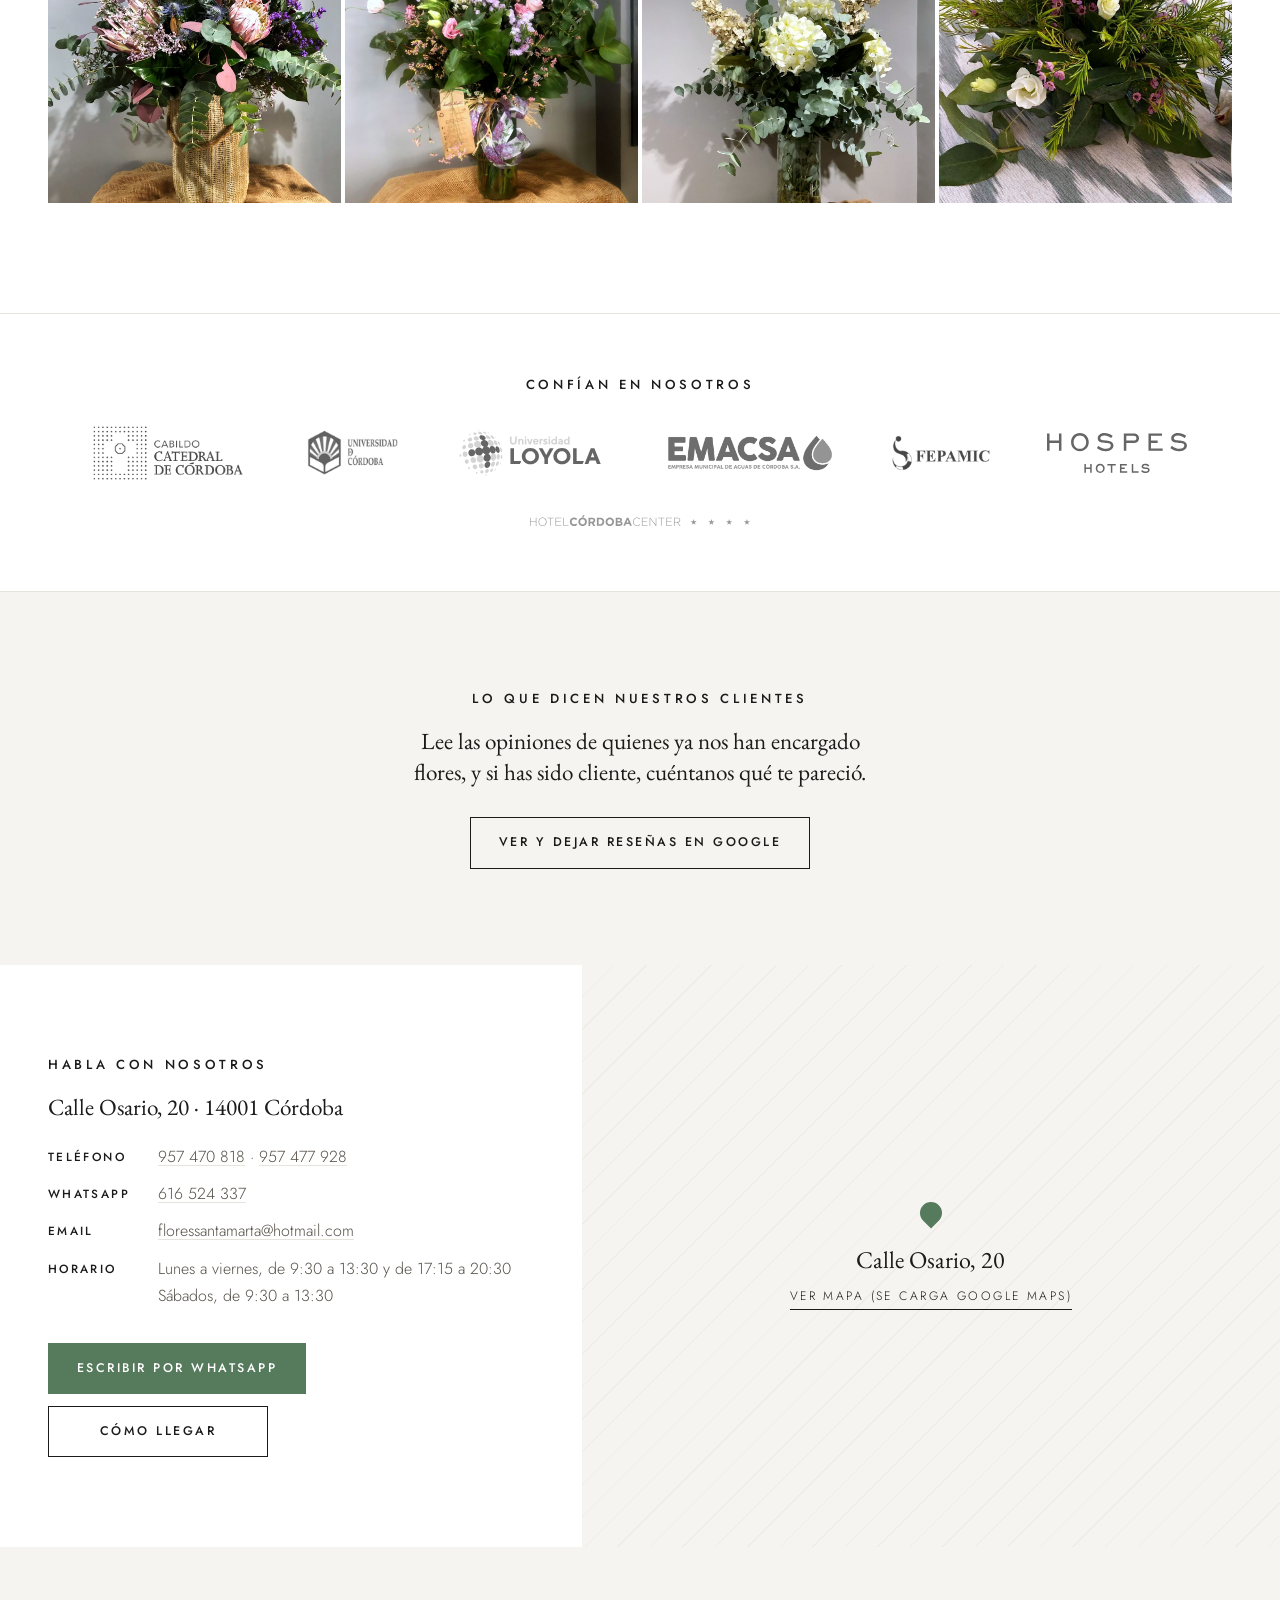
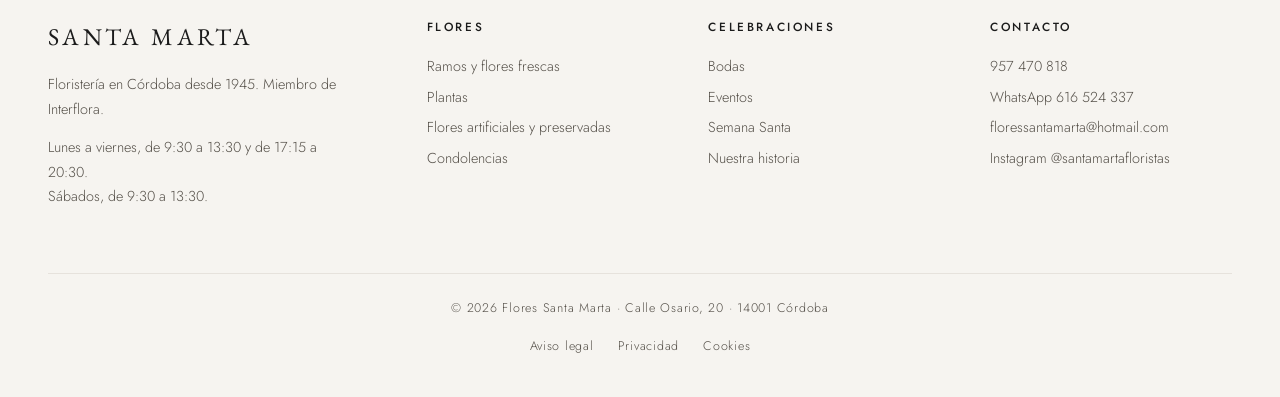
==== commit 765125cc: "Navidad en la portada y fotos nuevas de la tienda, montajes y Semana Santa - Portada: sección de tem" ====
--- a/index.html
+++ b/index.html
@@ -10,12 +10,9 @@
 <meta property="og:description" content="Ramos, bodas, eventos y coronas con más de 70 años de oficio. Reparto en el día.">
 <meta property="og:type" content="website">
 <meta property="og:locale" content="es_ES">
-<!-- Imagen al compartir: cambiar la URL al dominio floressantamarta.com al publicar -->
-<meta property="og:image" content="https://kikogarciadv.github.io/floressantamarta/img/fotos/portada-tienda.jpg">
+<meta property="og:image" content="https://www.floressantamarta.com/img/fotos/portada-tienda.jpg">
 <meta name="theme-color" content="#ffffff">
 <link rel="icon" href="favicon.svg" type="image/svg+xml">
-<!-- Versión de prueba: quitar esta línea al publicar en floressantamarta.com -->
-<meta name="robots" content="noindex">
 <link rel="preconnect" href="https://fonts.googleapis.com">
 <link rel="preconnect" href="https://fonts.gstatic.com" crossorigin>
 <link href="https://fonts.googleapis.com/css2?family=EB+Garamond:ital,wght@0,400;0,500;1,400&family=Jost:wght@300;400;500&display=swap" rel="stylesheet">
@@ -214,6 +211,25 @@
     </a>
   </section>
 
+  <!-- Temporada de Navidad: quitar o cambiar esta sección después de Reyes -->
+  <section class="section bg-paper" id="navidad">
+    <h2 class="label">Centros y coronas de Navidad</h2>
+    <p class="section-intro">Centros de mesa, coronas para la puerta y arreglos con ilex, abeto y protea hechos en nuestra tienda. Pulsa en una foto para verla en grande y pídenos el que más te guste.</p>
+    <div class="gallery">
+      <img src="img/fotos/navidad-centro-protea.jpg" width="1400" height="1201" alt="Centro de Navidad con vela, proteas, magnolia y abeto" loading="lazy">
+      <img src="img/fotos/navidad-corona-puerta.jpg" width="1050" height="1400" alt="Corona de puerta con eucalipto, piñas, hojas rojas y lazo rojo" loading="lazy">
+      <img src="img/fotos/navidad-arbol-abeto.jpg" width="1098" height="1400" alt="Árbol de Navidad pequeño de abeto natural con bayas y hojas rojas" loading="lazy">
+      <img src="img/fotos/navidad-ilex-dorado.jpg" width="1050" height="1400" alt="Macetero dorado con ilex, abeto y eucalipto" loading="lazy">
+      <img src="img/fotos/navidad-cesta-leucospermum.jpg" width="1400" height="1008" alt="Cesta de Navidad con leucospermum, ilex, magnolia y eucalipto" loading="lazy">
+      <img src="img/fotos/navidad-corona-ilex.jpg" width="1050" height="1400" alt="Corona de Navidad de eucalipto, ilex, abeto y piñas" loading="lazy">
+      <img src="img/fotos/navidad-sauce-lazo.jpg" width="1293" height="1400" alt="Arreglo de Navidad con ilex, proteas y sauce rizado, con lazo de flores" loading="lazy">
+      <img src="img/fotos/navidad-protea-arpillera.jpg" width="1400" height="1358" alt="Arreglo de Navidad con proteas, ilex, abeto y sauce rizado, con lazo de arpillera" loading="lazy">
+    </div>
+    <div class="btn-row btn-row-center">
+      <a class="btn" href="https://wa.me/34616524337?text=Hola%2C%20quer%C3%ADa%20encargar%20un%20centro%20de%20Navidad" target="_blank" rel="noopener">Encargar para Navidad</a>
+    </div>
+  </section>
+
   <!-- Precios -->
   <section class="section" id="precios">
     <h2 class="label">Precios orientativos</h2>
--- a/styles.css
+++ b/styles.css
@@ -204,6 +204,7 @@
 .contact dd { margin: 0; color: var(--ink-soft); }
 .contact dd a { text-decoration-color: var(--line); text-underline-offset: 3px; }
 .btn-row { display: flex; flex-wrap: wrap; gap: 12px; }
+.btn-row-center { justify-content: center; margin-top: 40px; }
 .map { min-height: 460px; background: var(--paper); }
 .map iframe { display: block; width: 100%; height: 100%; min-height: 460px; border: 0; filter: grayscale(.35); }
 .map-load {
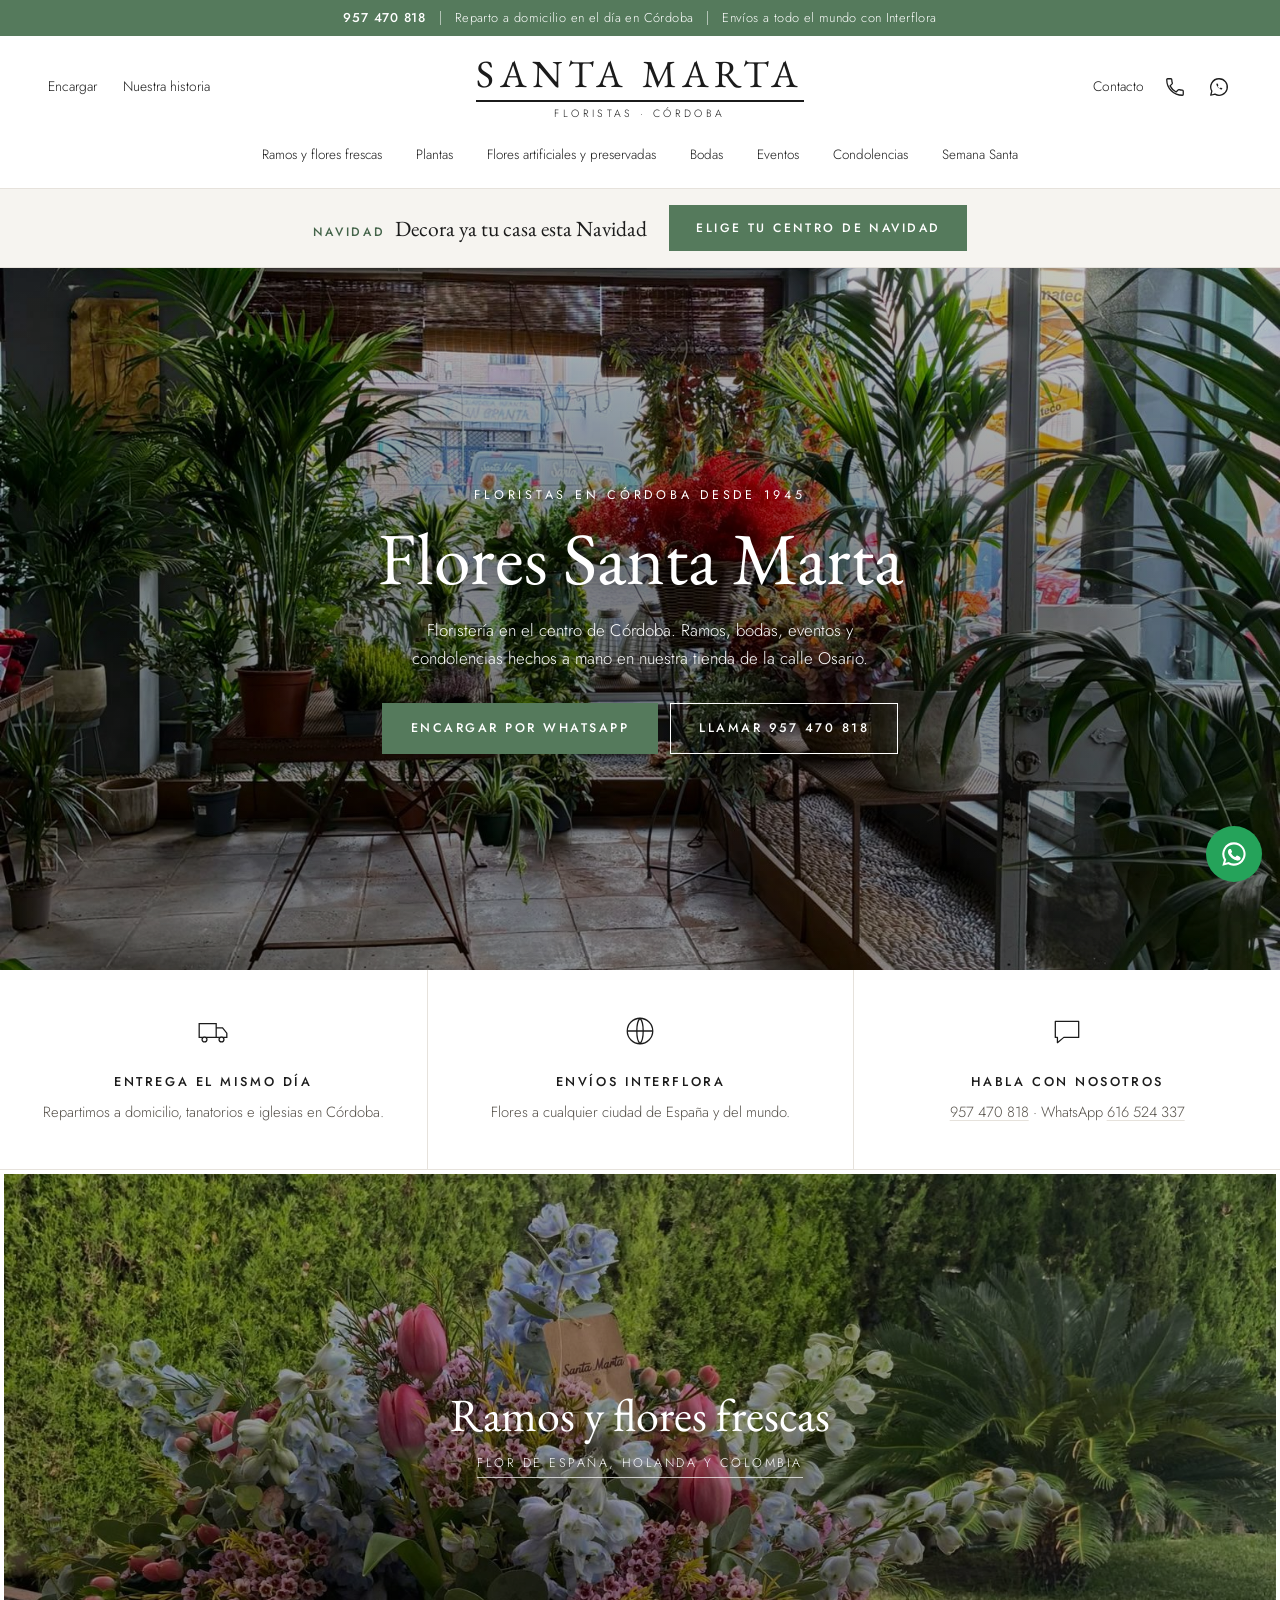
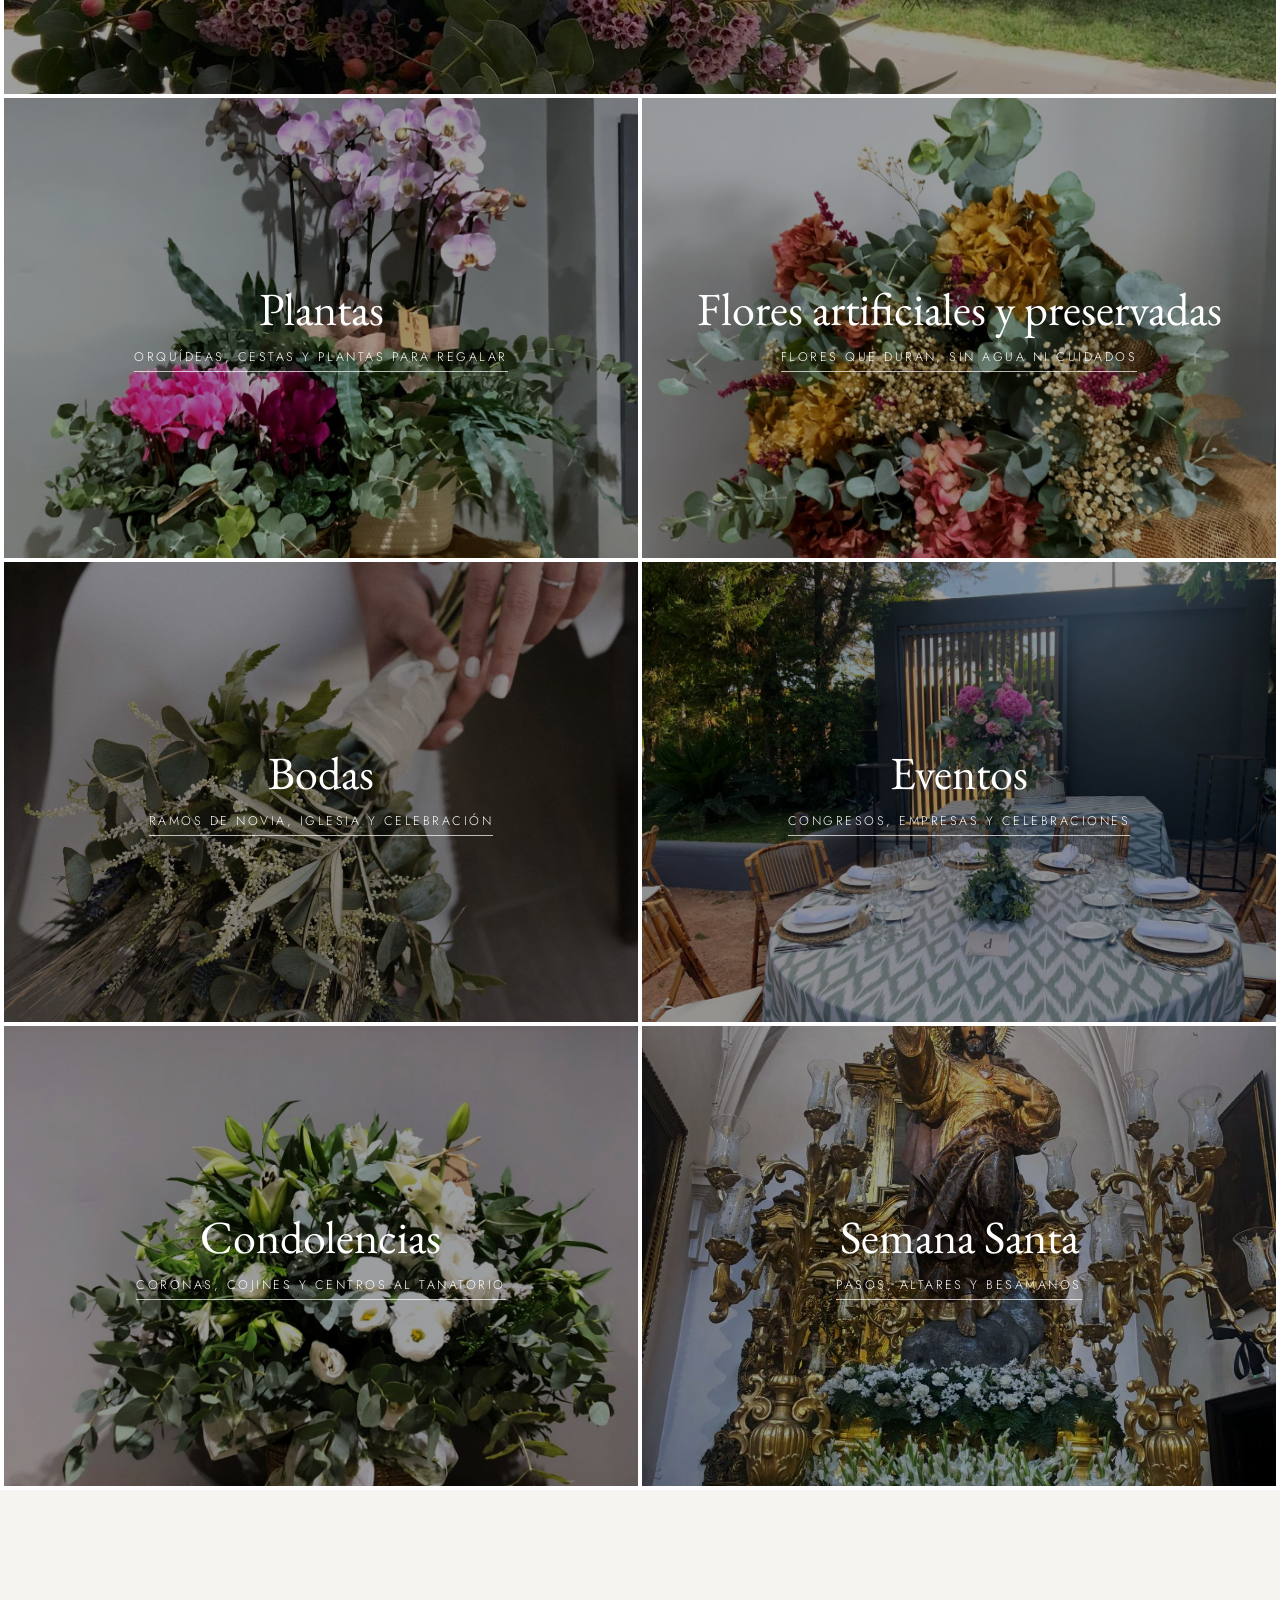
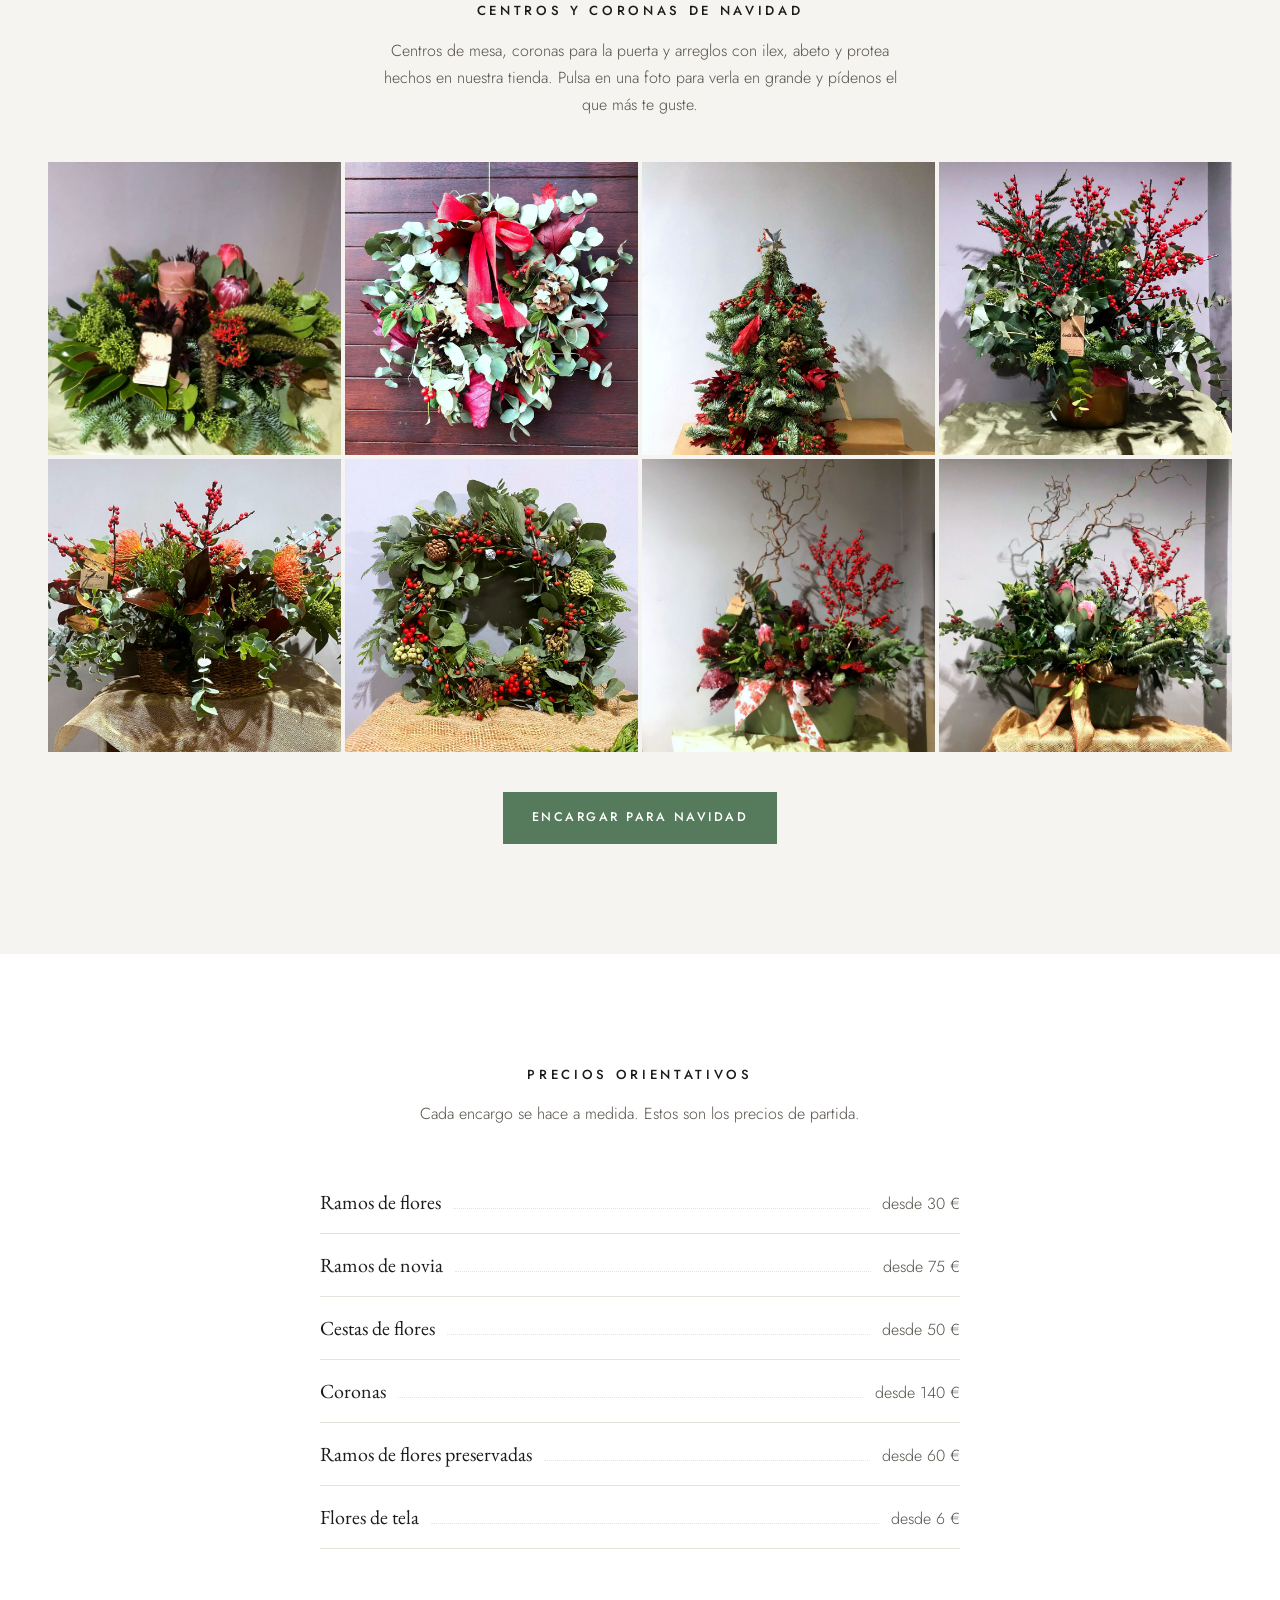
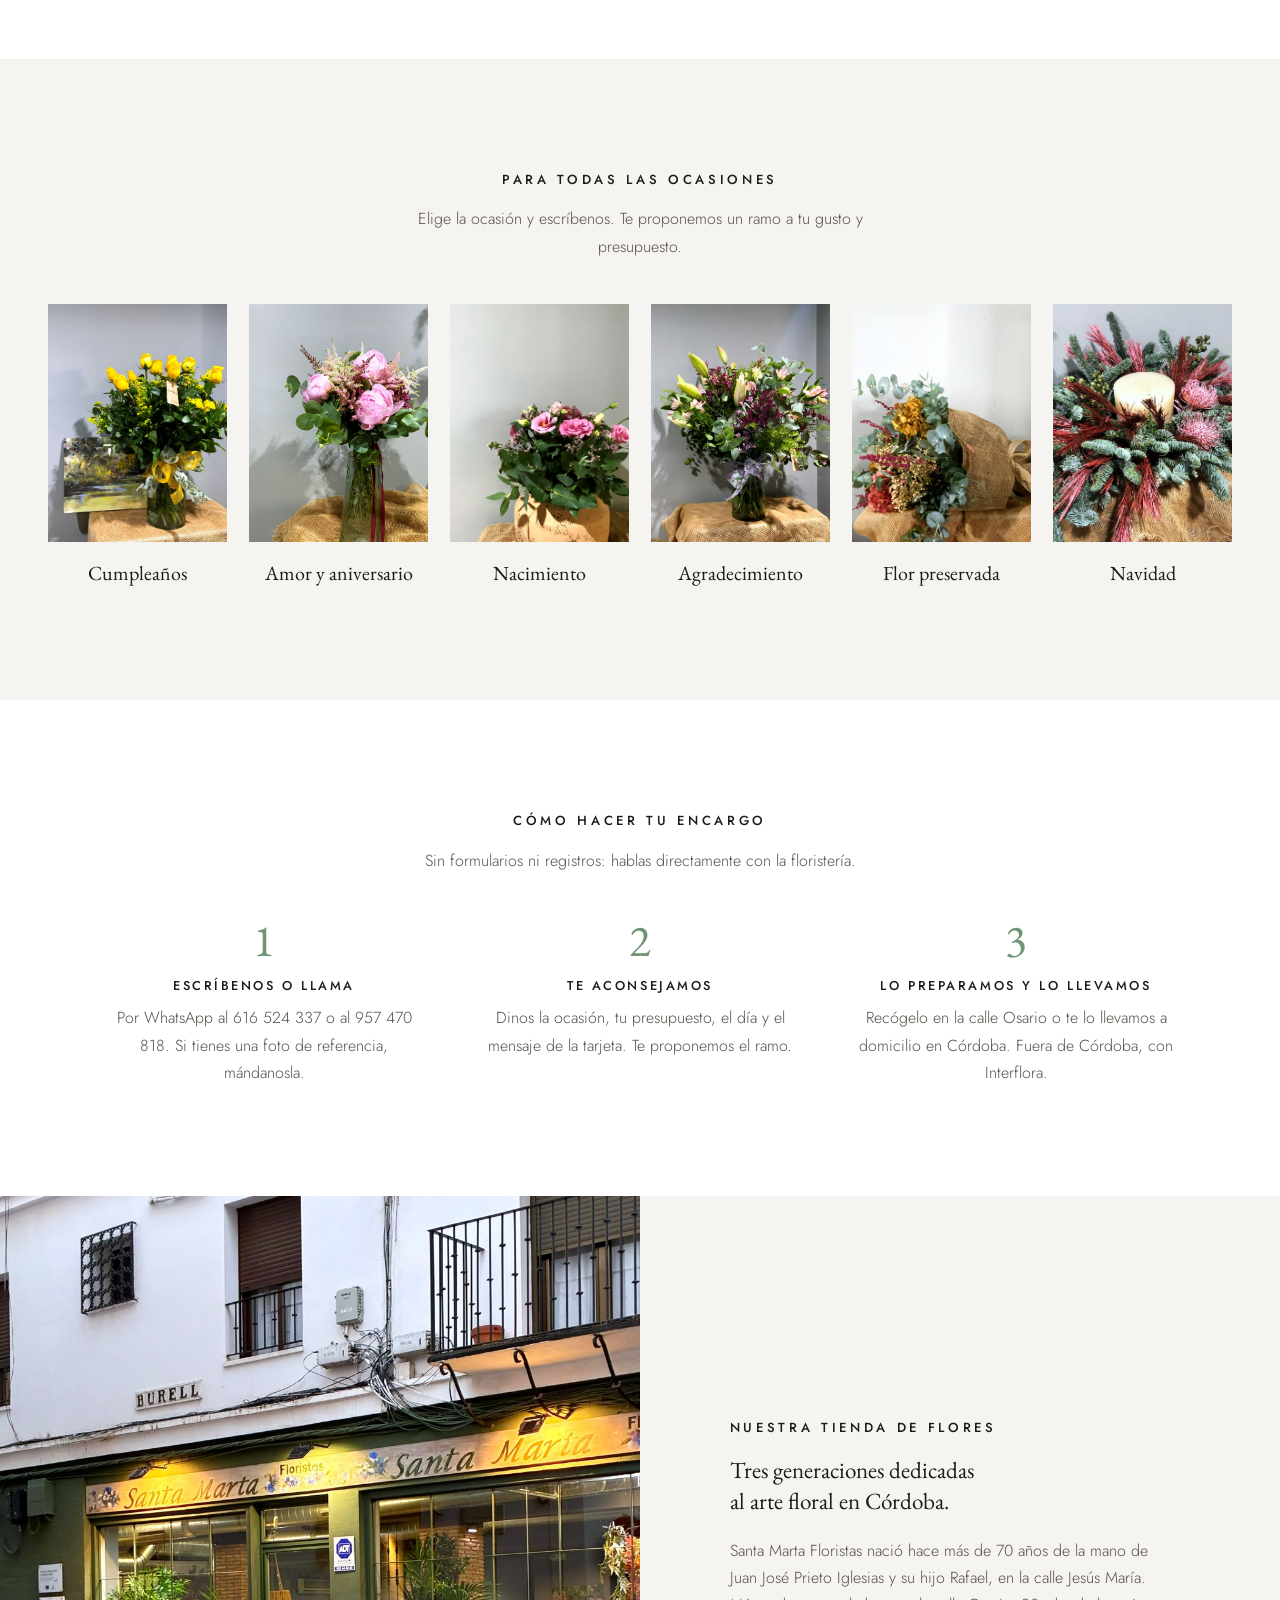
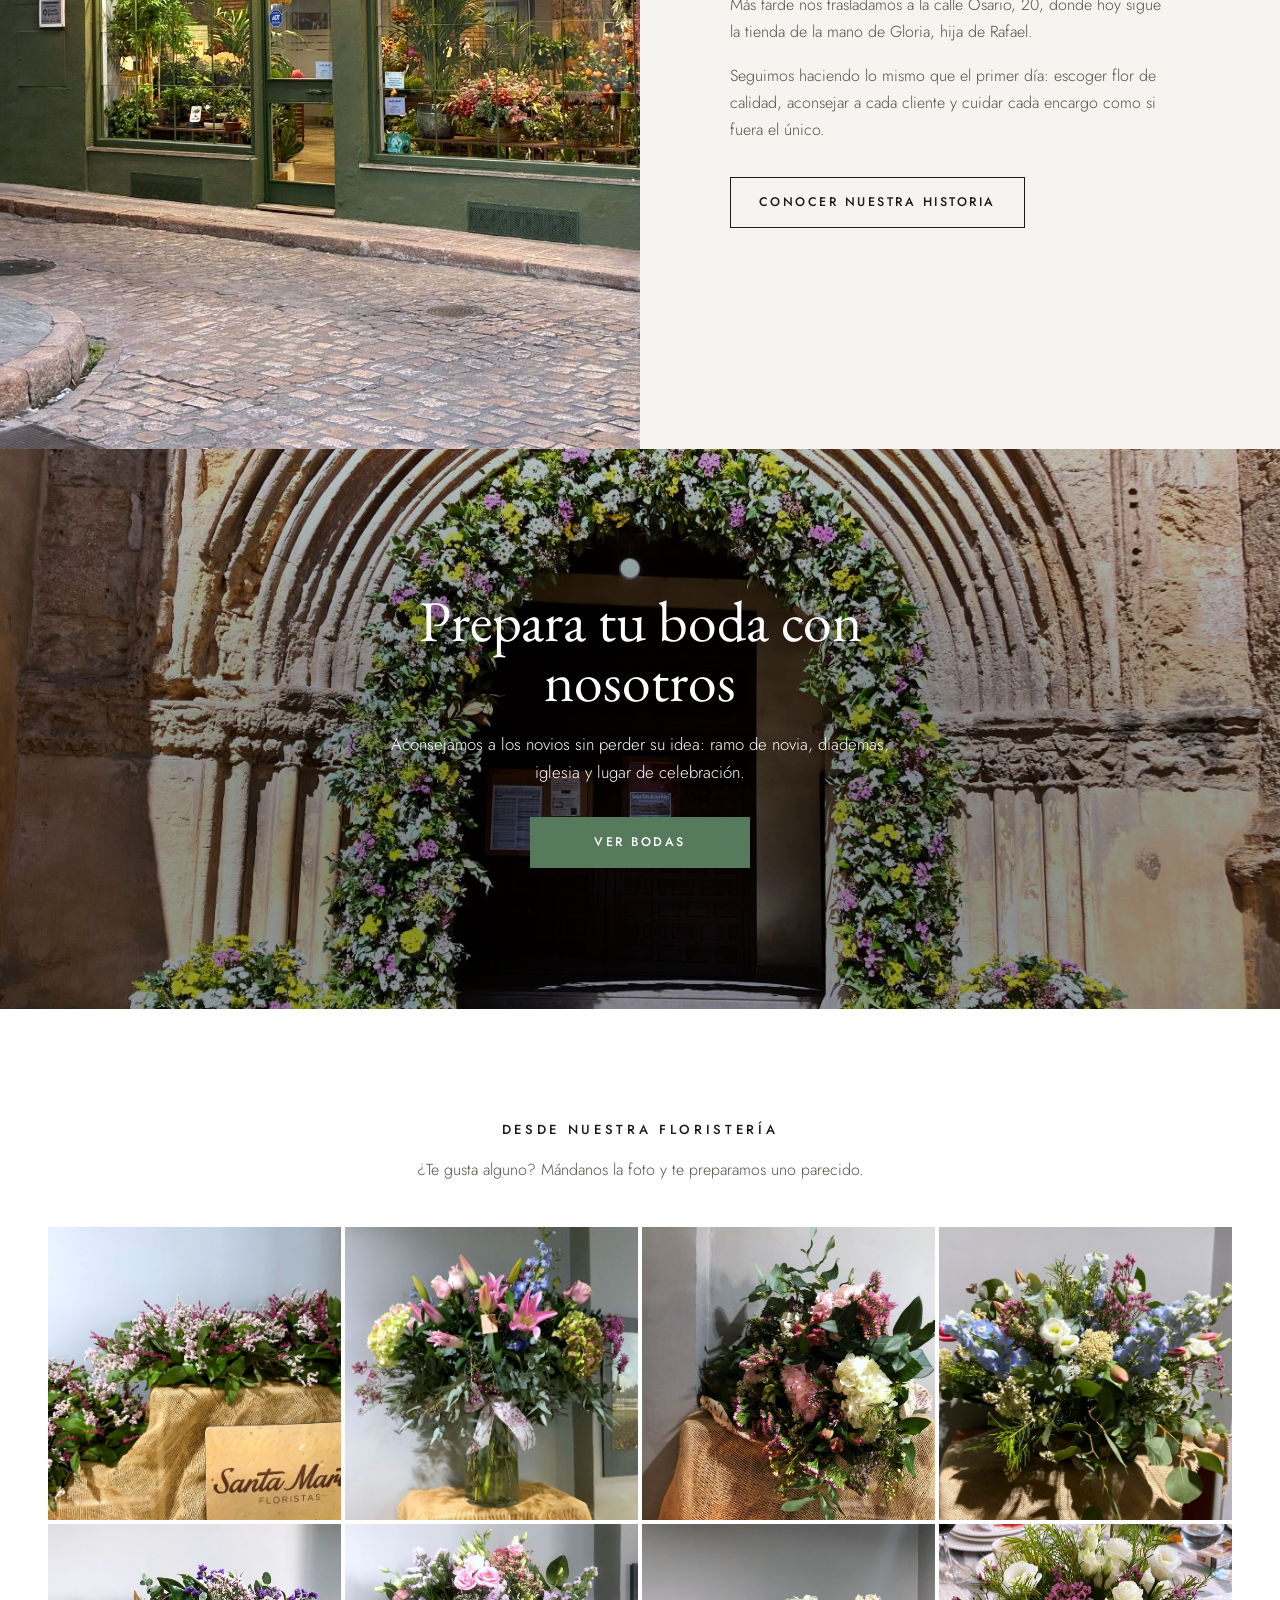
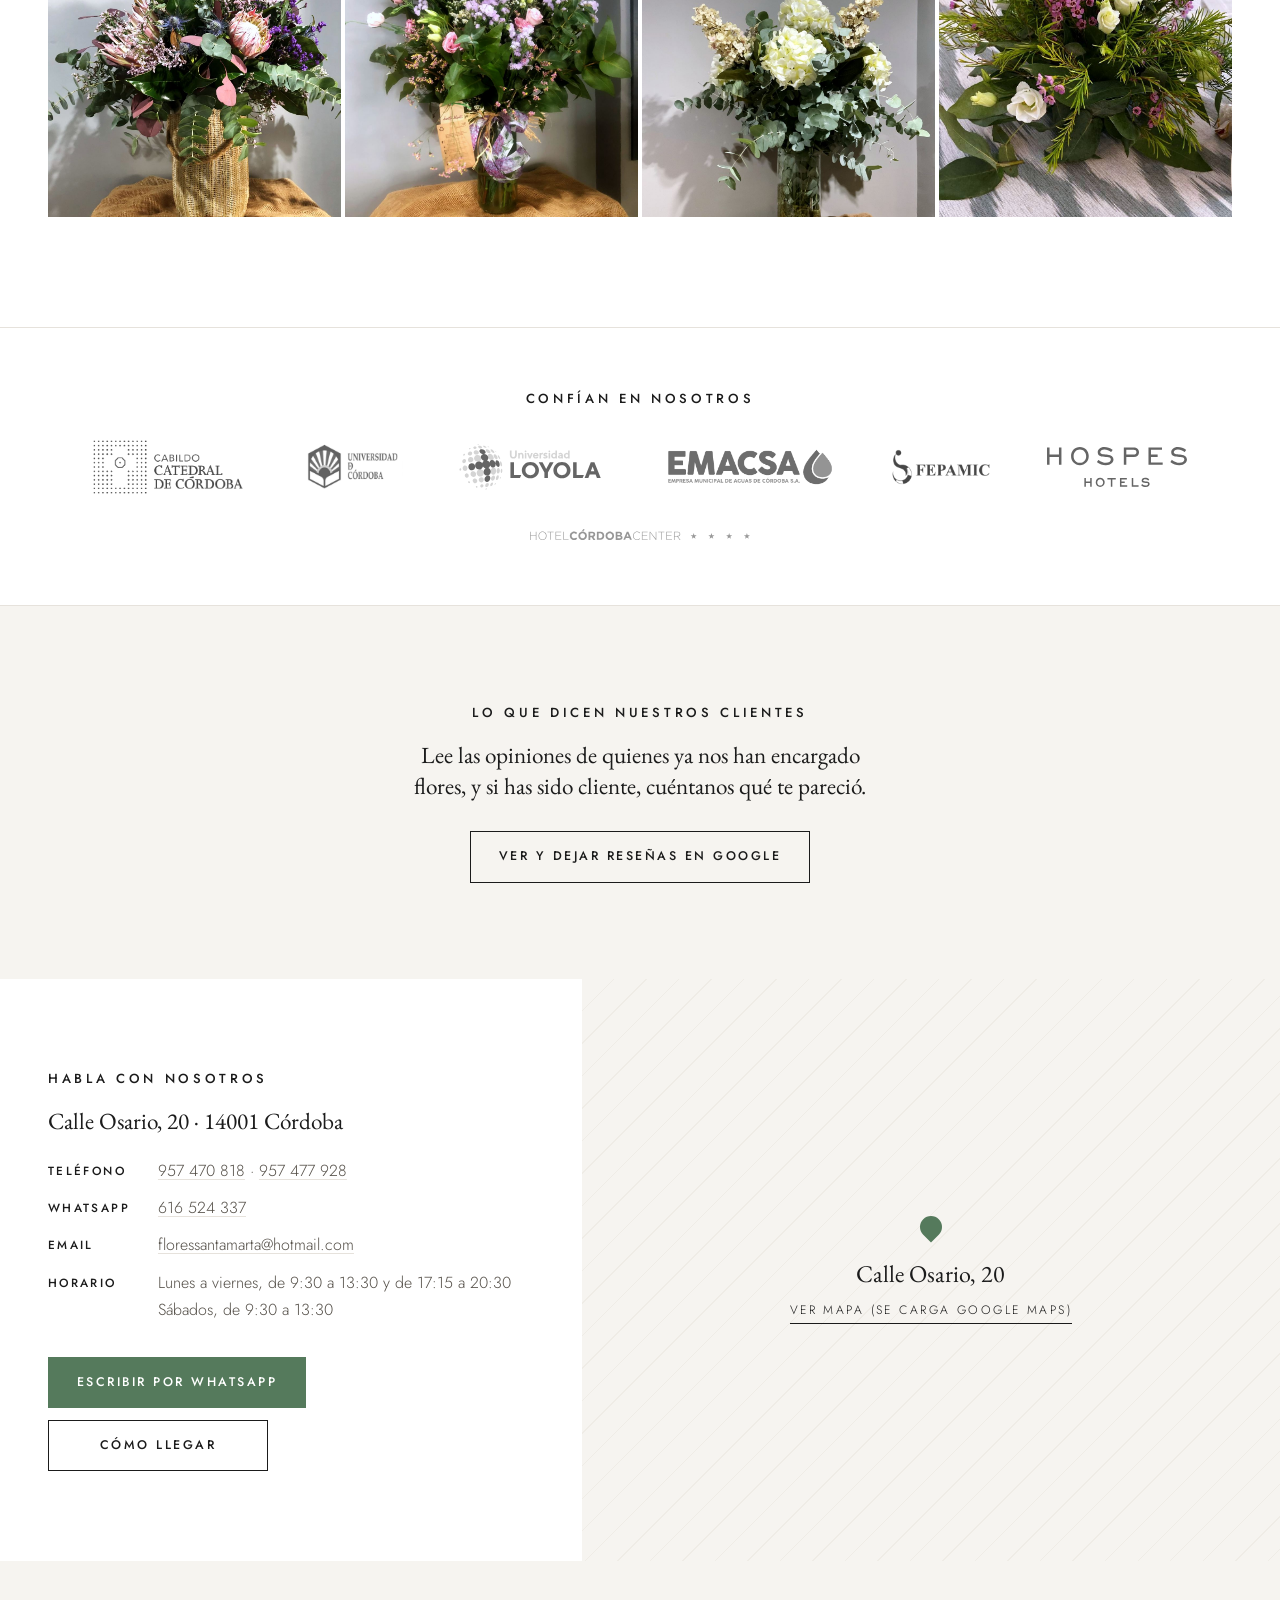
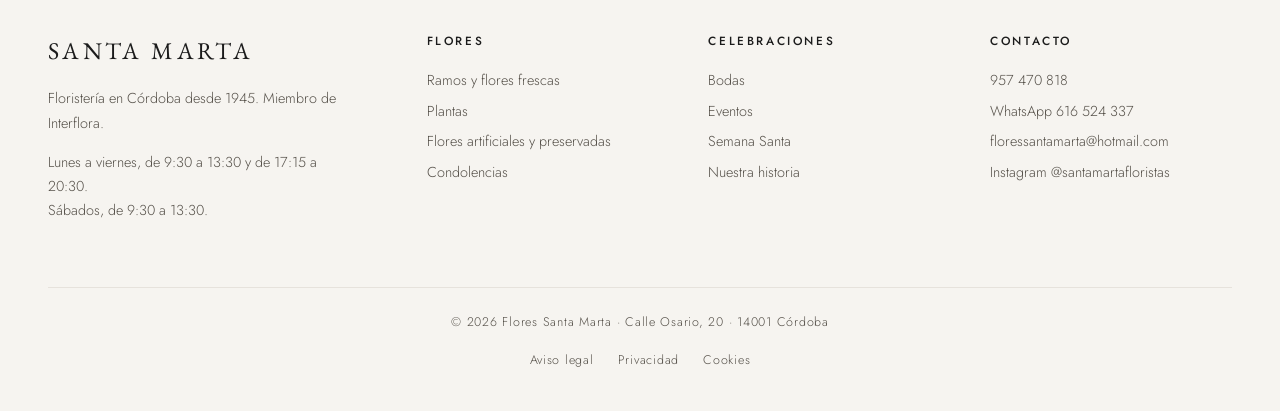
==== commit d179b6c7: "Botón «Elige tu centro de Navidad» en la barra de temporada La barra de arriba de la portada dice «D" ====
--- a/index.html
+++ b/index.html
@@ -119,10 +119,10 @@
 
 <main id="contenido">
 
-  <!-- Campaña de temporada: cambiar texto y mensaje de WhatsApp en cada fecha (Navidad, San Valentín, Día de la Madre...) -->
+  <!-- Campaña de temporada: cambiar texto y enlace en cada fecha (Navidad, San Valentín, Día de la Madre...). Después de Reyes, quitar también la sección id="navidad". -->
   <aside class="season" aria-label="Campaña de temporada">
-    <p><strong>Navidad</strong>Flores de pascua y centros de mesa para estas fiestas.</p>
-    <a href="https://wa.me/34616524337?text=Hola%2C%20quer%C3%ADa%20encargar%20flores%20para%20Navidad" target="_blank" rel="noopener">Encargar por WhatsApp</a>
+    <p><strong>Navidad</strong>Decora ya tu casa esta Navidad</p>
+    <a class="btn" href="#navidad">Elige tu centro de Navidad</a>
   </aside>
 
   <!-- Portada -->
--- a/styles.css
+++ b/styles.css
@@ -305,10 +305,12 @@
   display: flex; flex-wrap: wrap; justify-content: center; align-items: center; gap: 10px 22px;
   padding: 16px var(--gutter); background: var(--paper); border-bottom: 1px solid var(--line); text-align: center;
 }
-.season p { margin: 0; font-family: var(--serif); font-size: 1.2rem; }
+.season p { margin: 0; font-family: var(--serif); font-size: 1.35rem; }
 .season strong { font-family: var(--sans); font-size: .76rem; font-weight: 500; letter-spacing: .22em; text-transform: uppercase; color: var(--sage-deep); margin-right: 10px; }
 .season a { font-size: .76rem; letter-spacing: .2em; text-transform: uppercase; text-decoration: none; border-bottom: 1px solid var(--ink); padding-bottom: 2px; white-space: nowrap; }
 .season a:hover { color: var(--sage-dark); border-color: var(--sage-dark); }
+.season .btn { min-width: 0; padding: 12px 26px; border: 1px solid var(--sage-dark); }
+.season .btn:hover { color: #fff; background: var(--sage-deep); border-color: var(--sage-deep); }
 
 /* Botón claro sobre foto */
 .btn-light { background: transparent; color: #fff; border-color: #fff; }
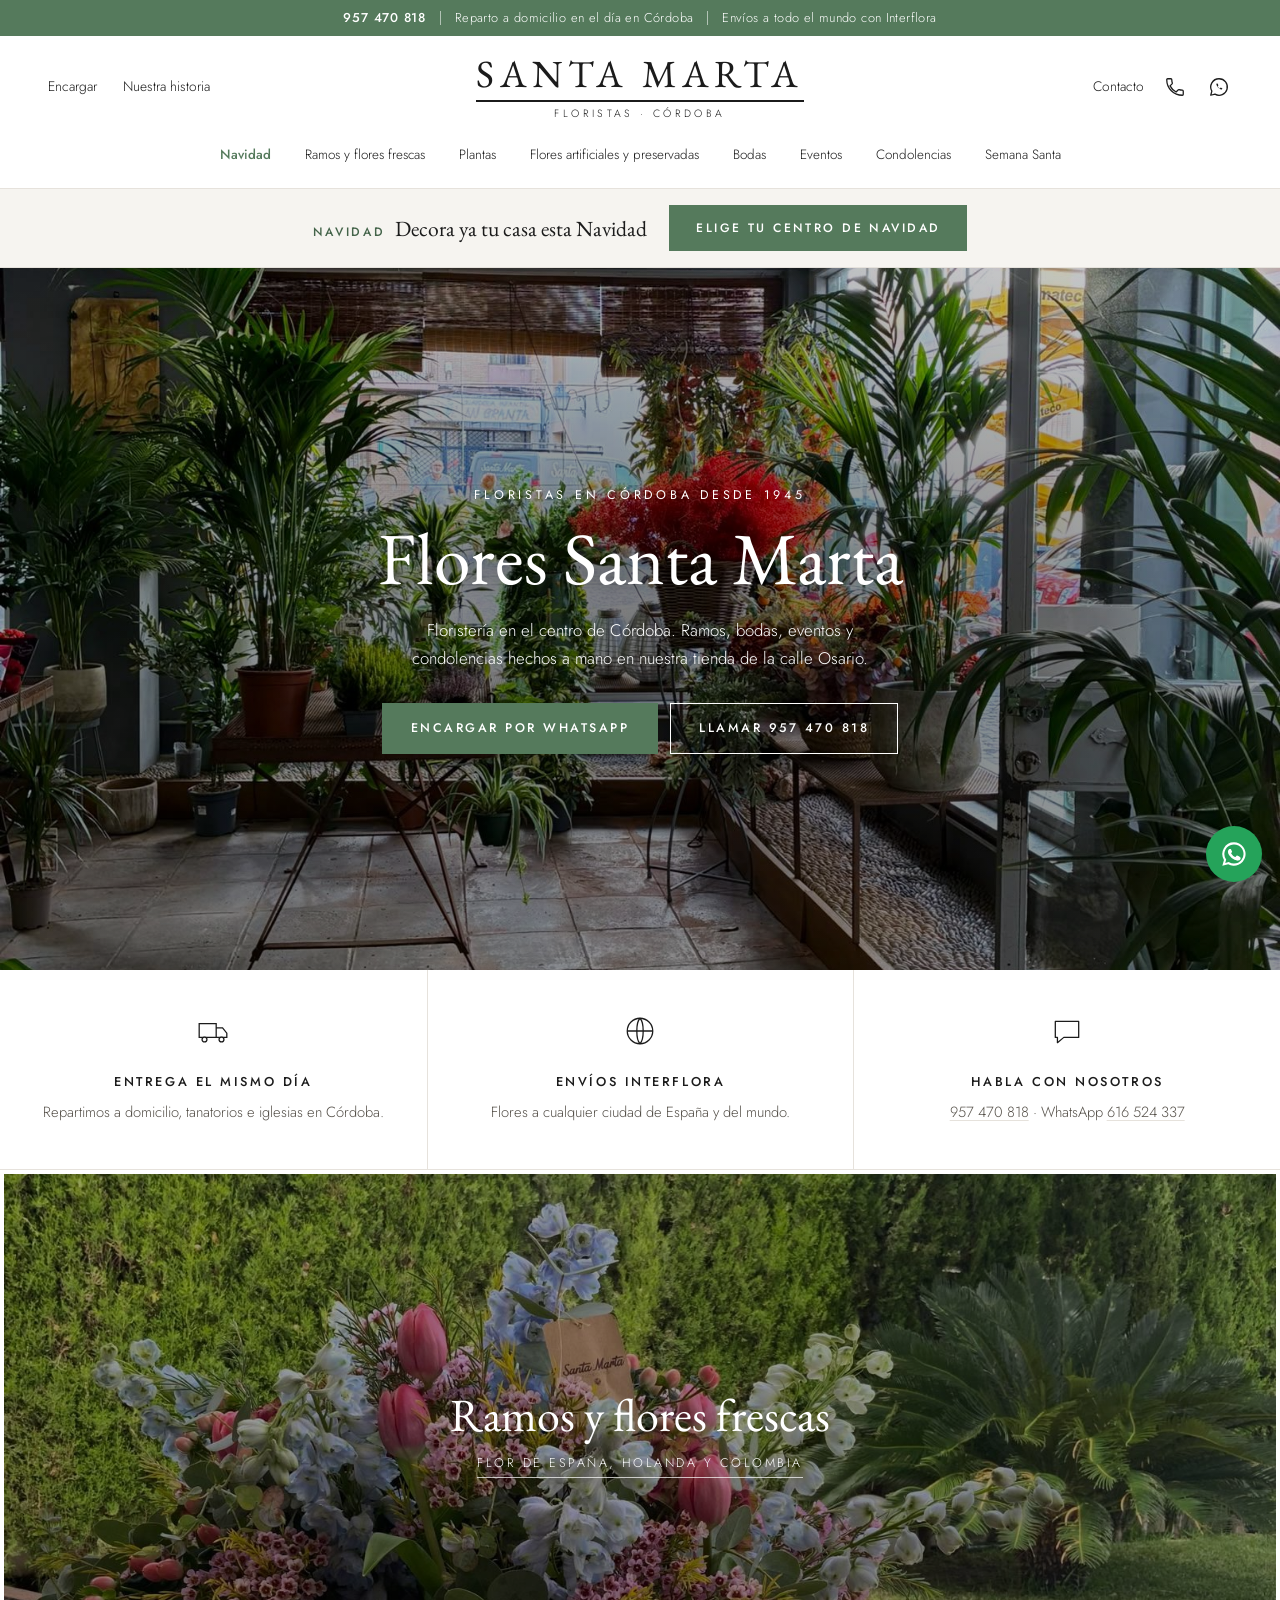
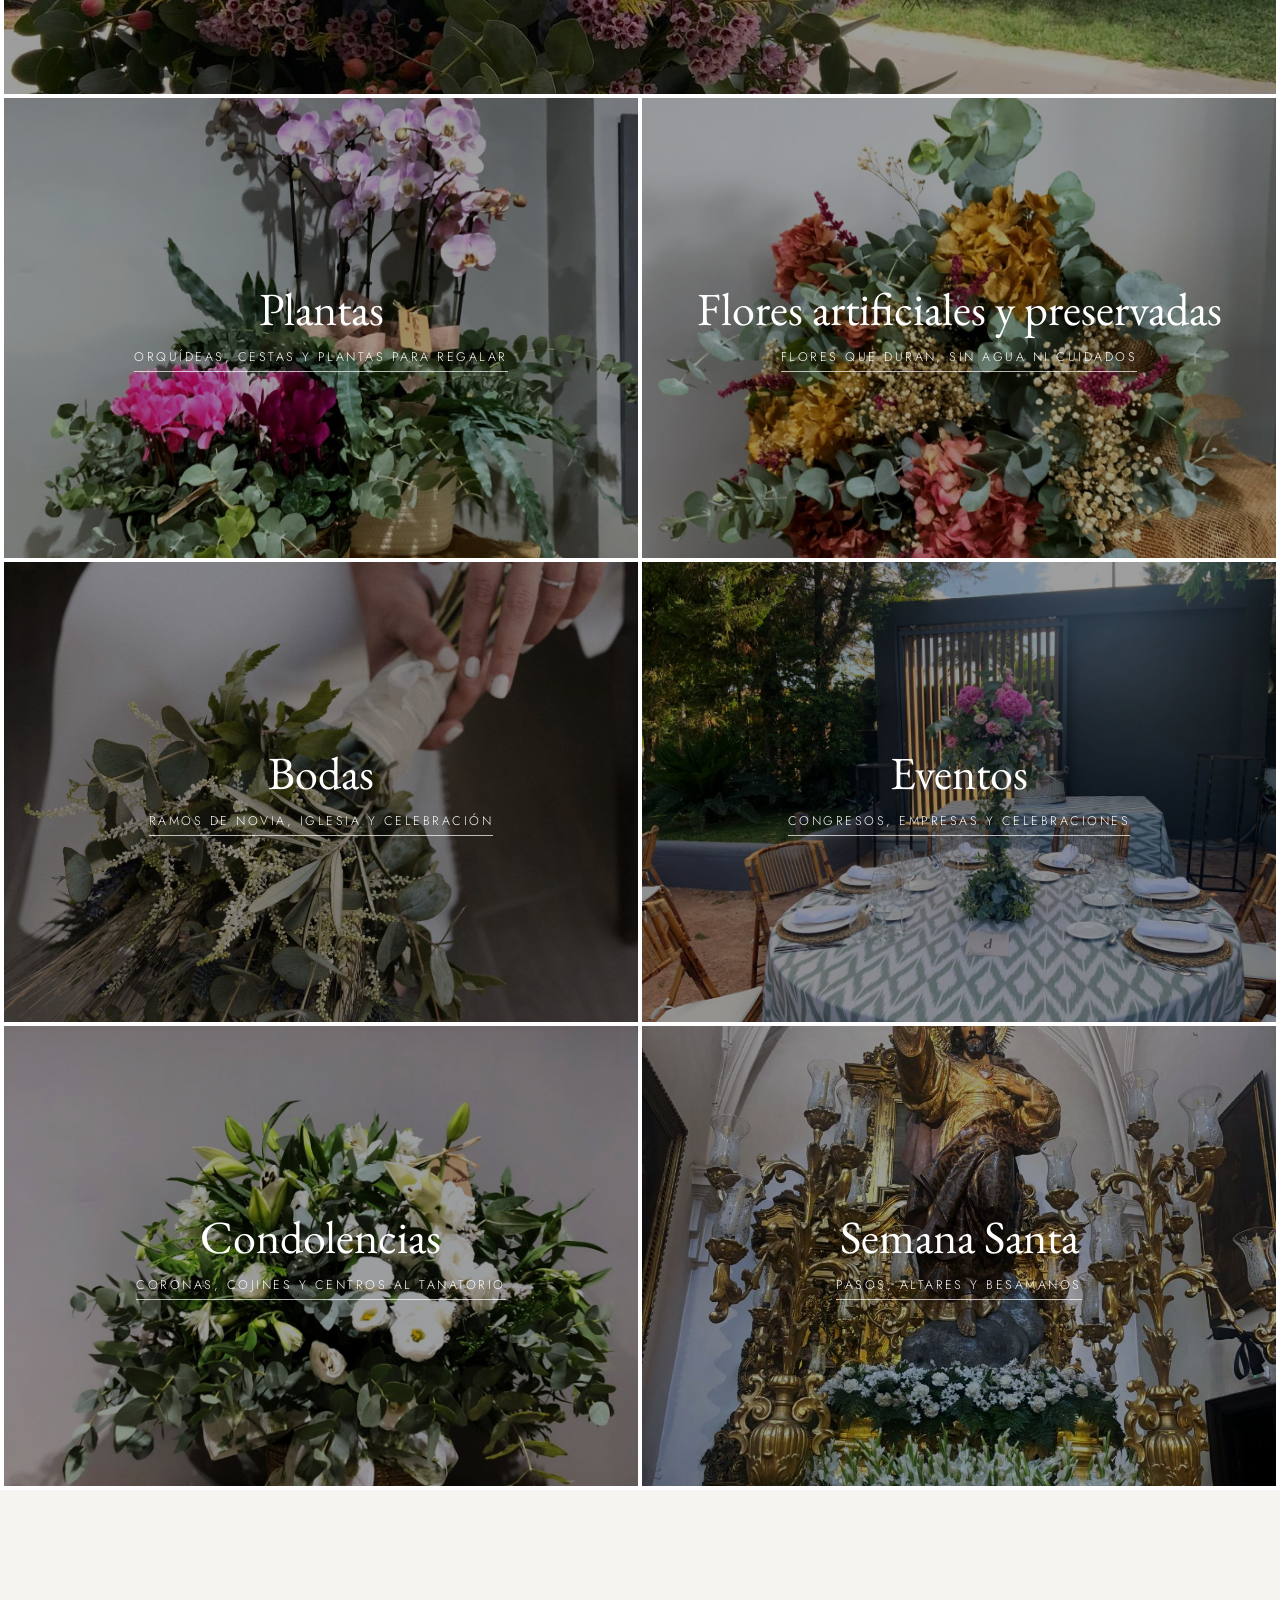
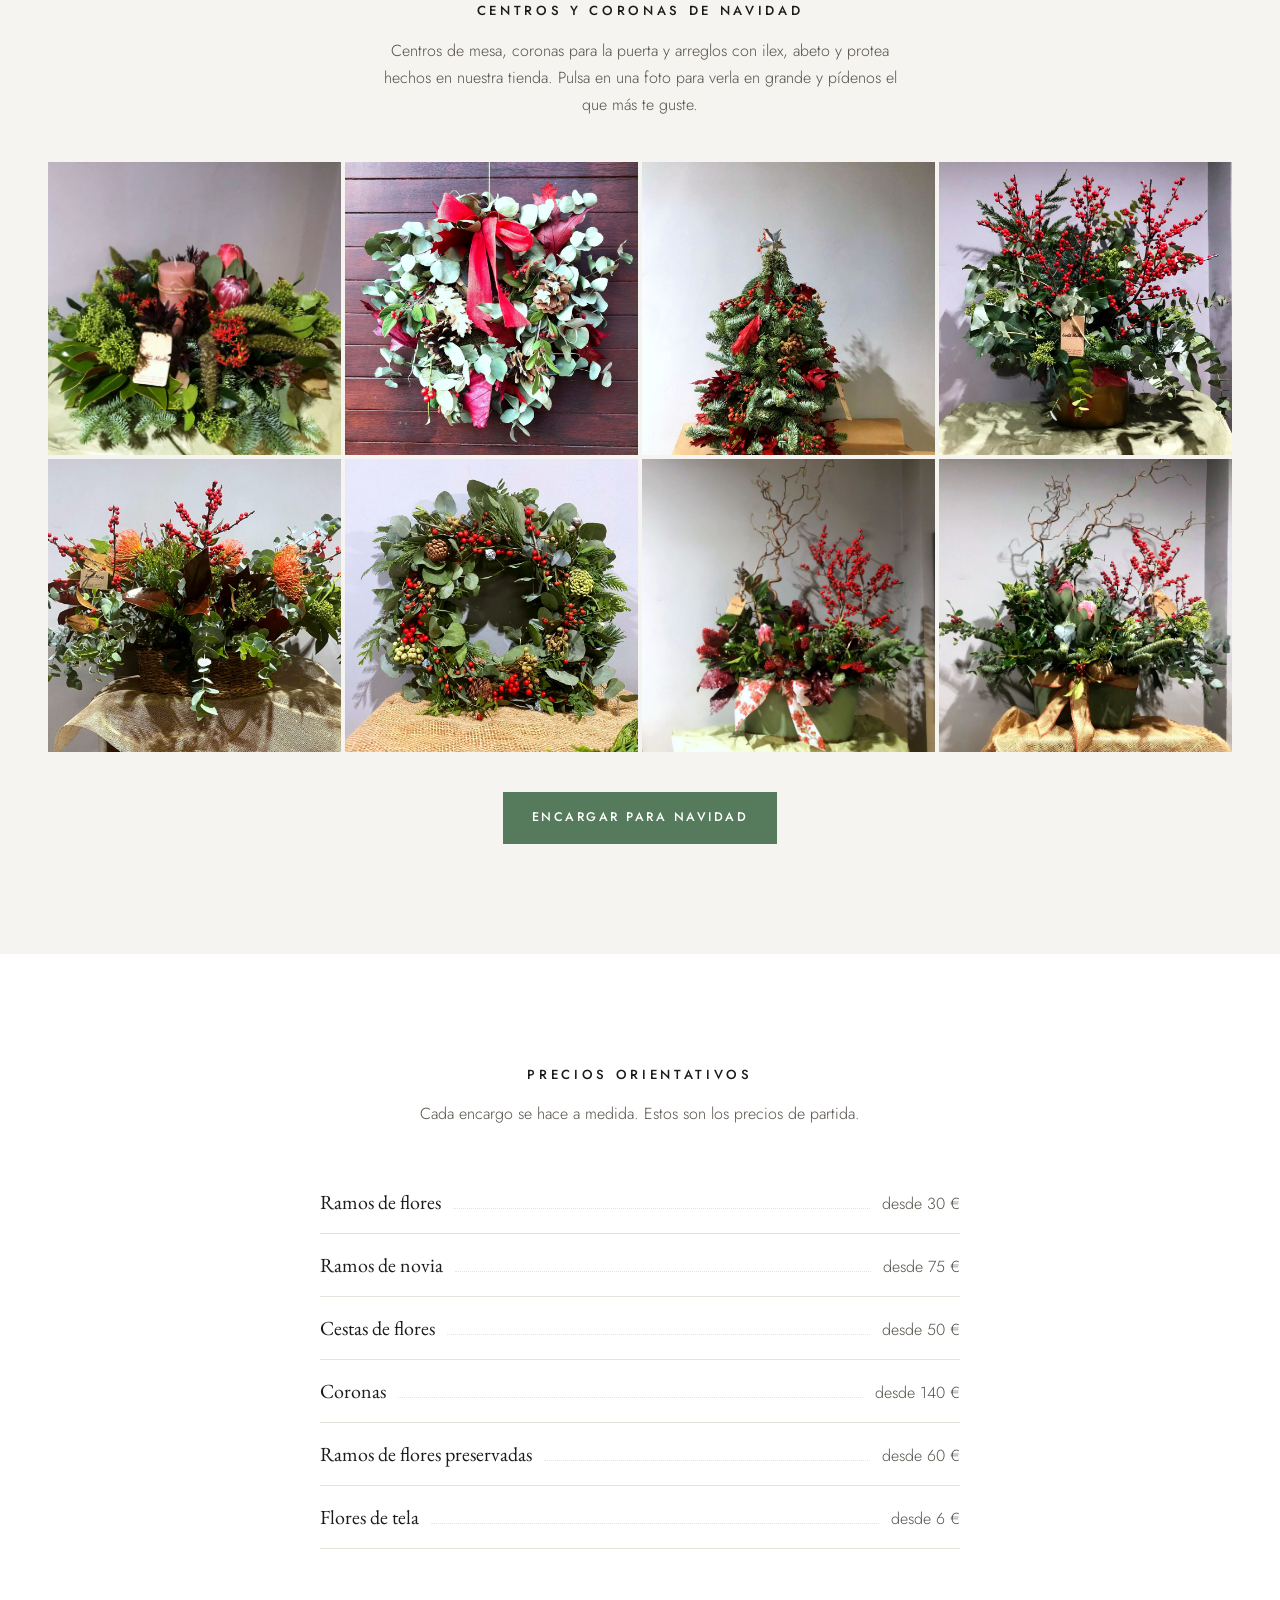
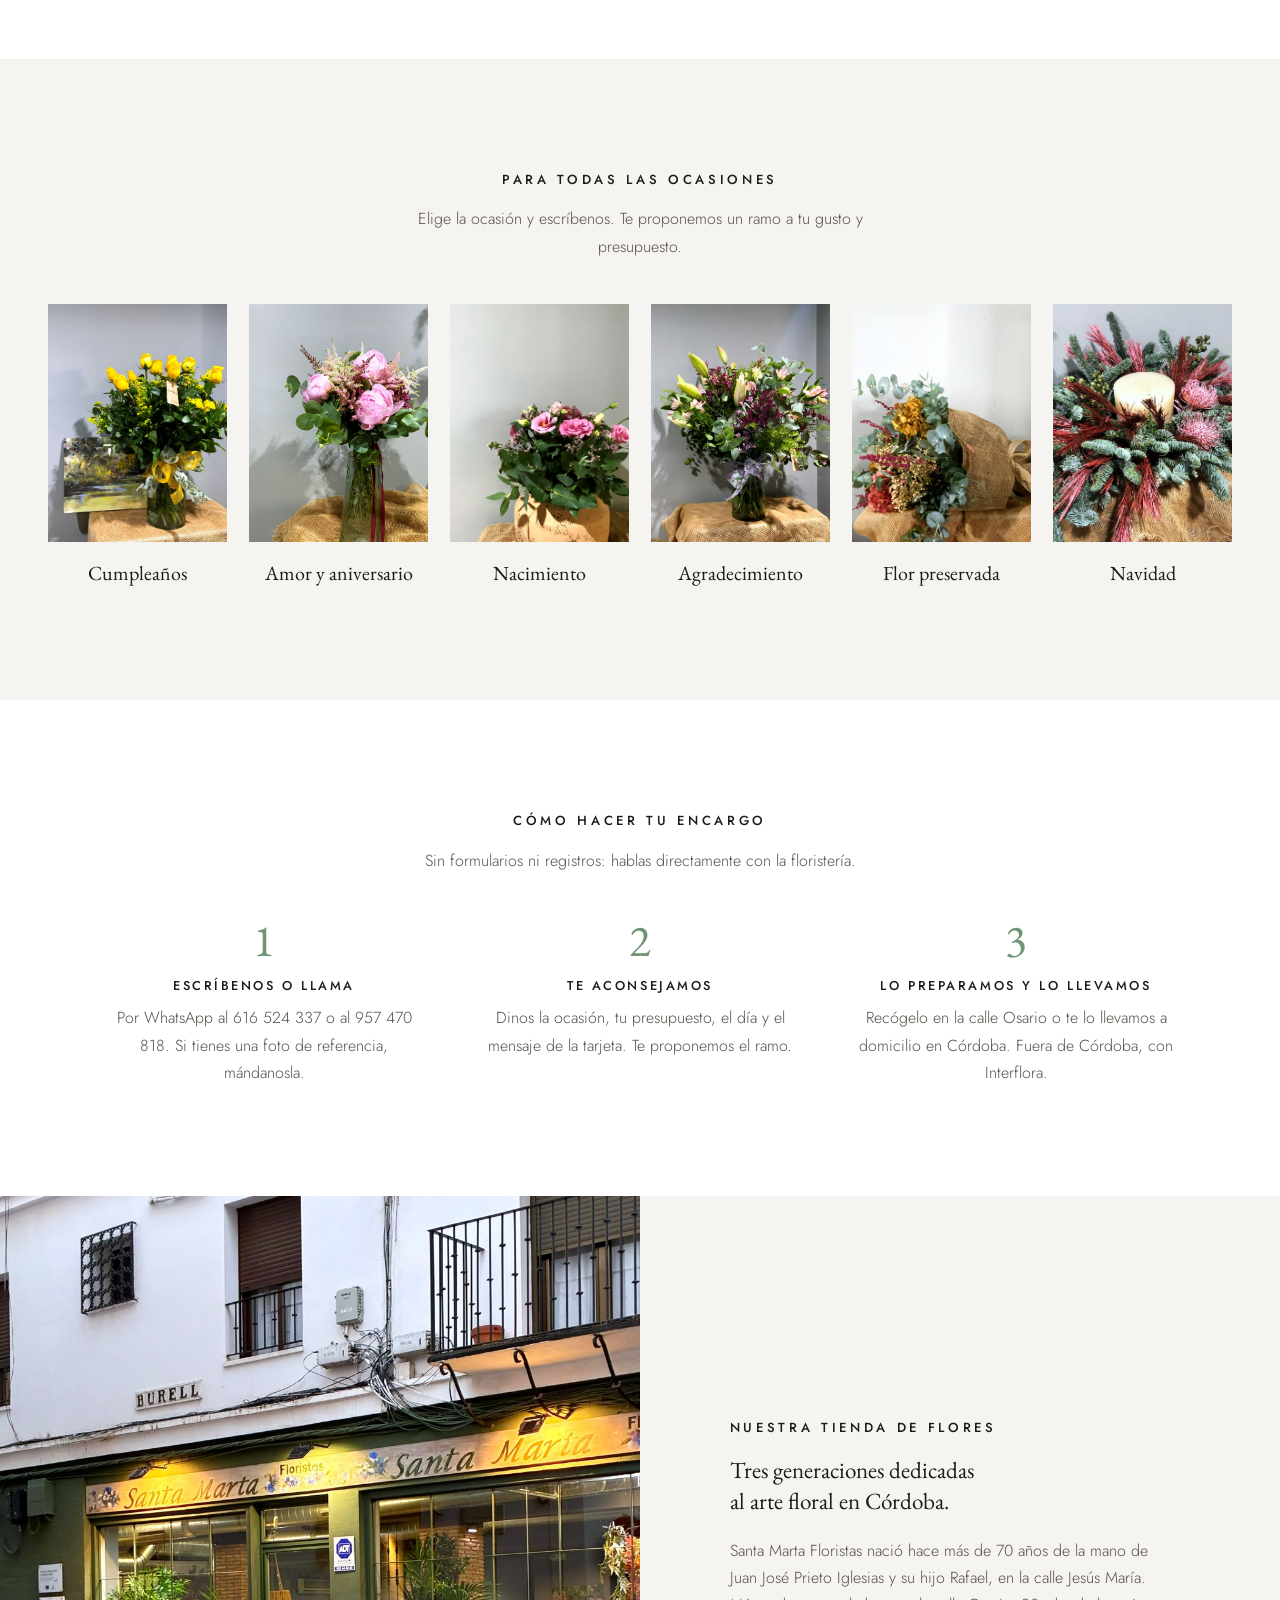
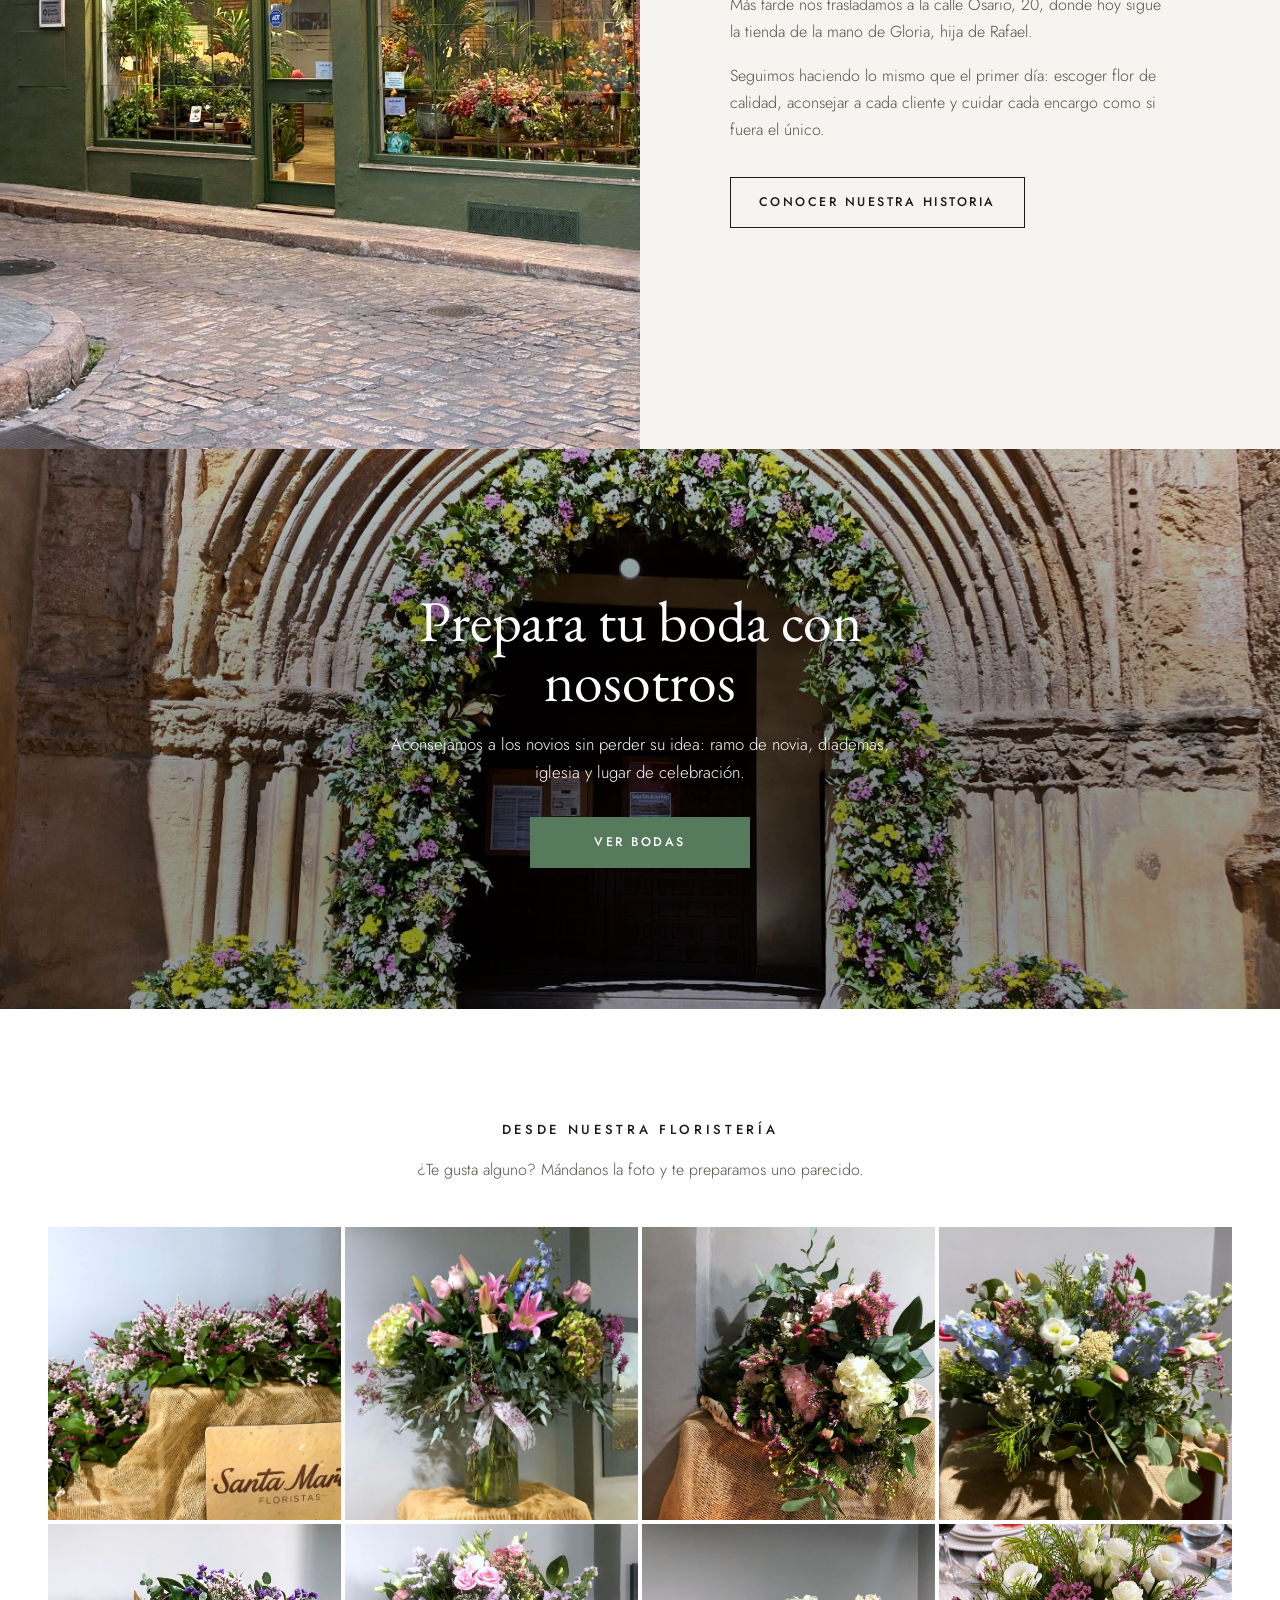
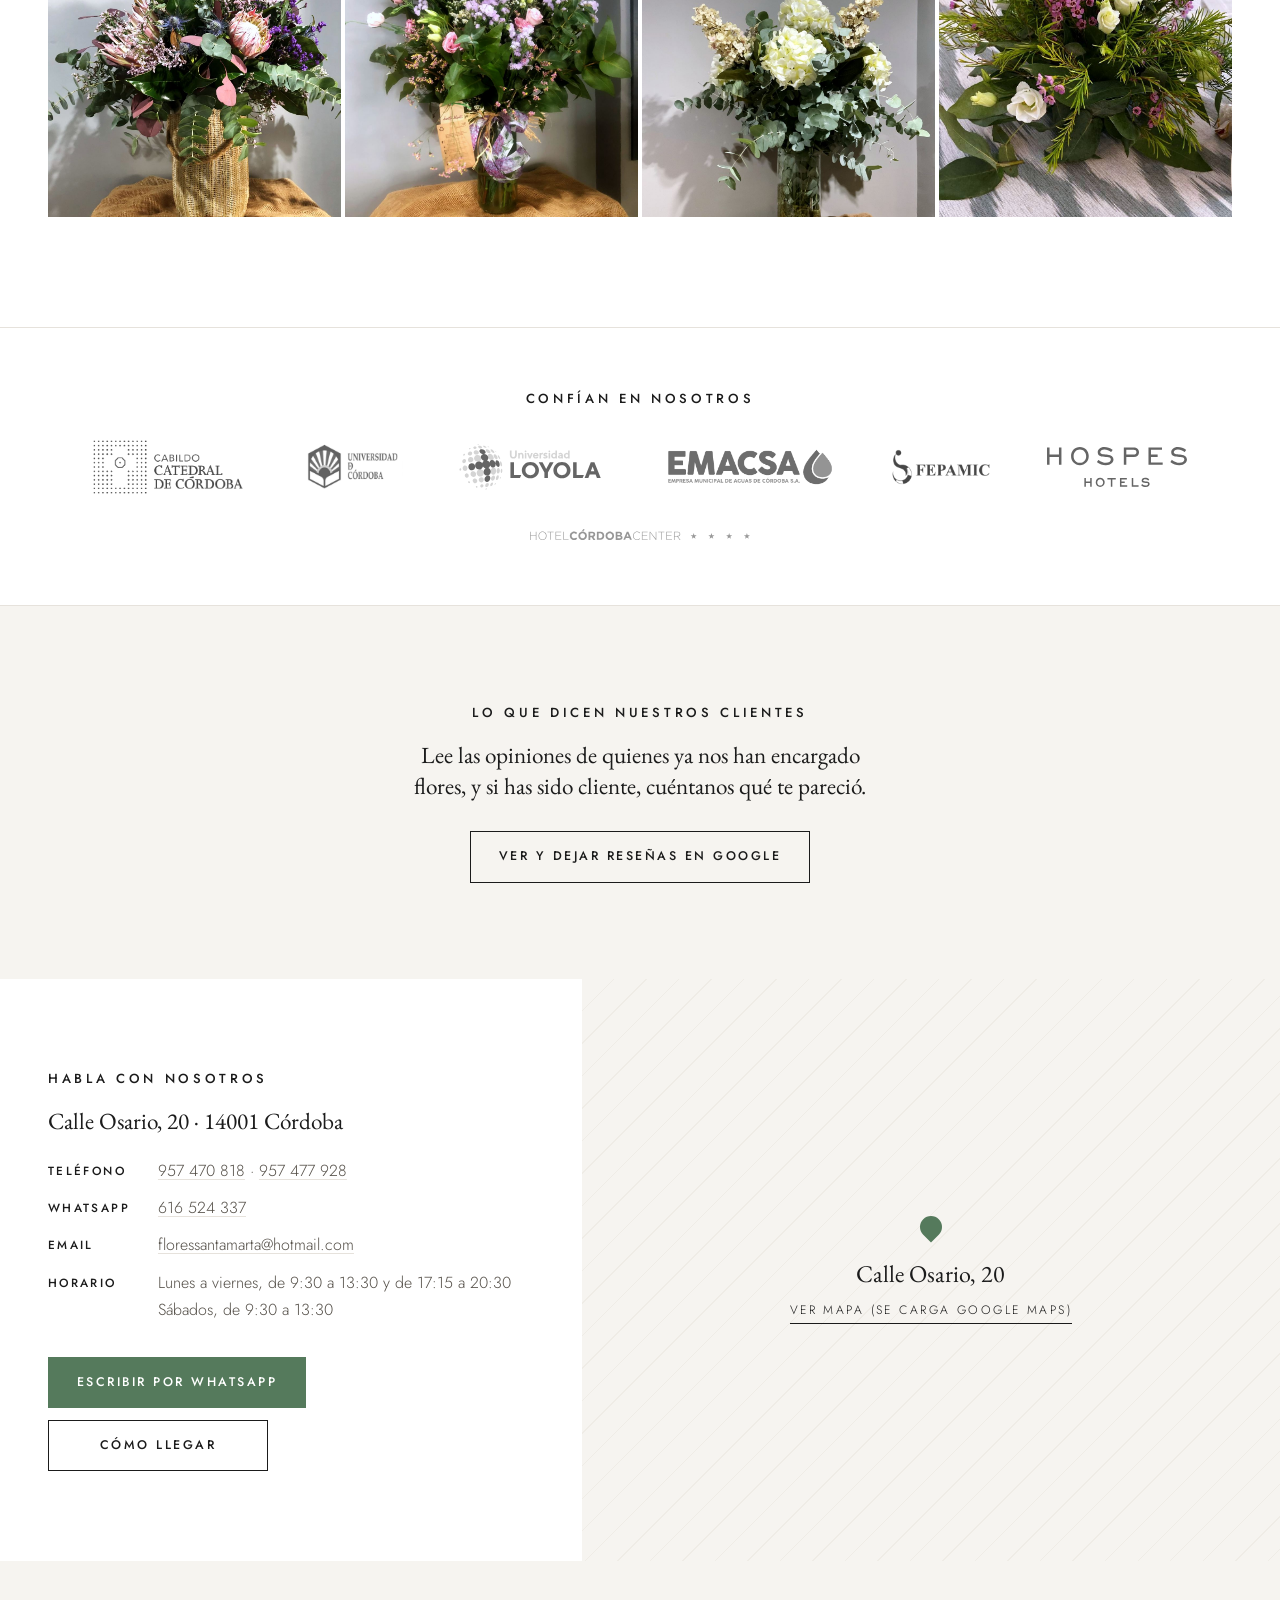
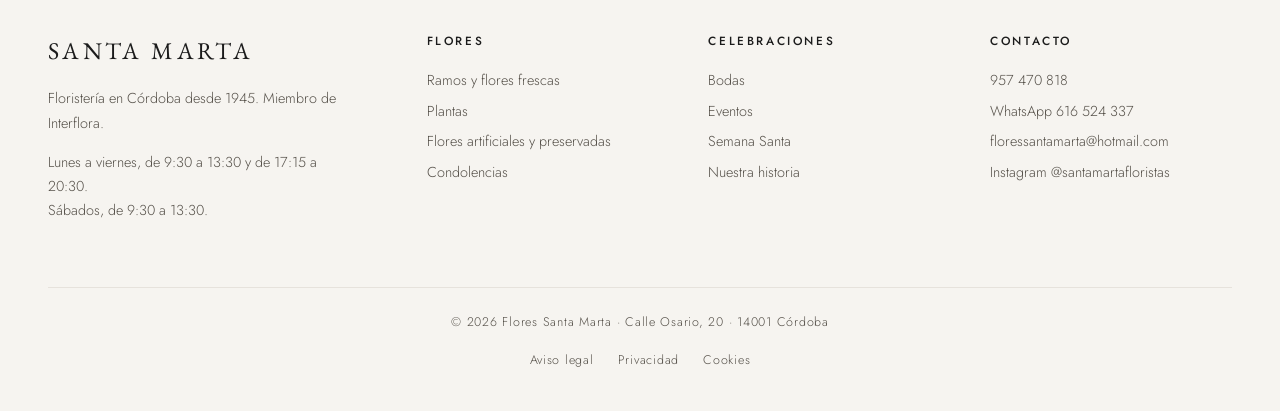
==== commit 3c536b12: "«Navidad» en el menú de todas las páginas Primera opción del menú, en verde, que lleva a la sección " ====
--- a/index.html
+++ b/index.html
@@ -106,6 +106,8 @@
   </div>
 
   <nav class="nav" id="menu" aria-label="Principal">
+    <!-- Temporada de Navidad: quitar después de Reyes -->
+    <a class="nav-season" href="#navidad">Navidad</a>
     <a href="flores.html">Ramos y flores frescas</a>
     <a href="plantas.html">Plantas</a>
     <a href="artificiales.html">Flores artificiales y preservadas</a>
--- a/styles.css
+++ b/styles.css
@@ -113,6 +113,8 @@
 }
 .nav a { text-decoration: none; padding: 4px 0; border-bottom: 1px solid transparent; transition: border-color .2s; }
 .nav a:hover { border-color: var(--ink); }
+.nav .nav-season { color: var(--sage-dark); font-weight: 500; } /* opción de temporada */
+.nav .nav-season:hover { border-color: var(--sage-dark); }
 
 .nav-toggle { display: none; background: none; border: 0; padding: 11px; margin: -11px -11px -11px 0; cursor: pointer; }
 .nav-toggle span { display: block; width: 22px; height: 1.5px; background: var(--ink); margin: 5px 0; transition: transform .25s, opacity .25s; }
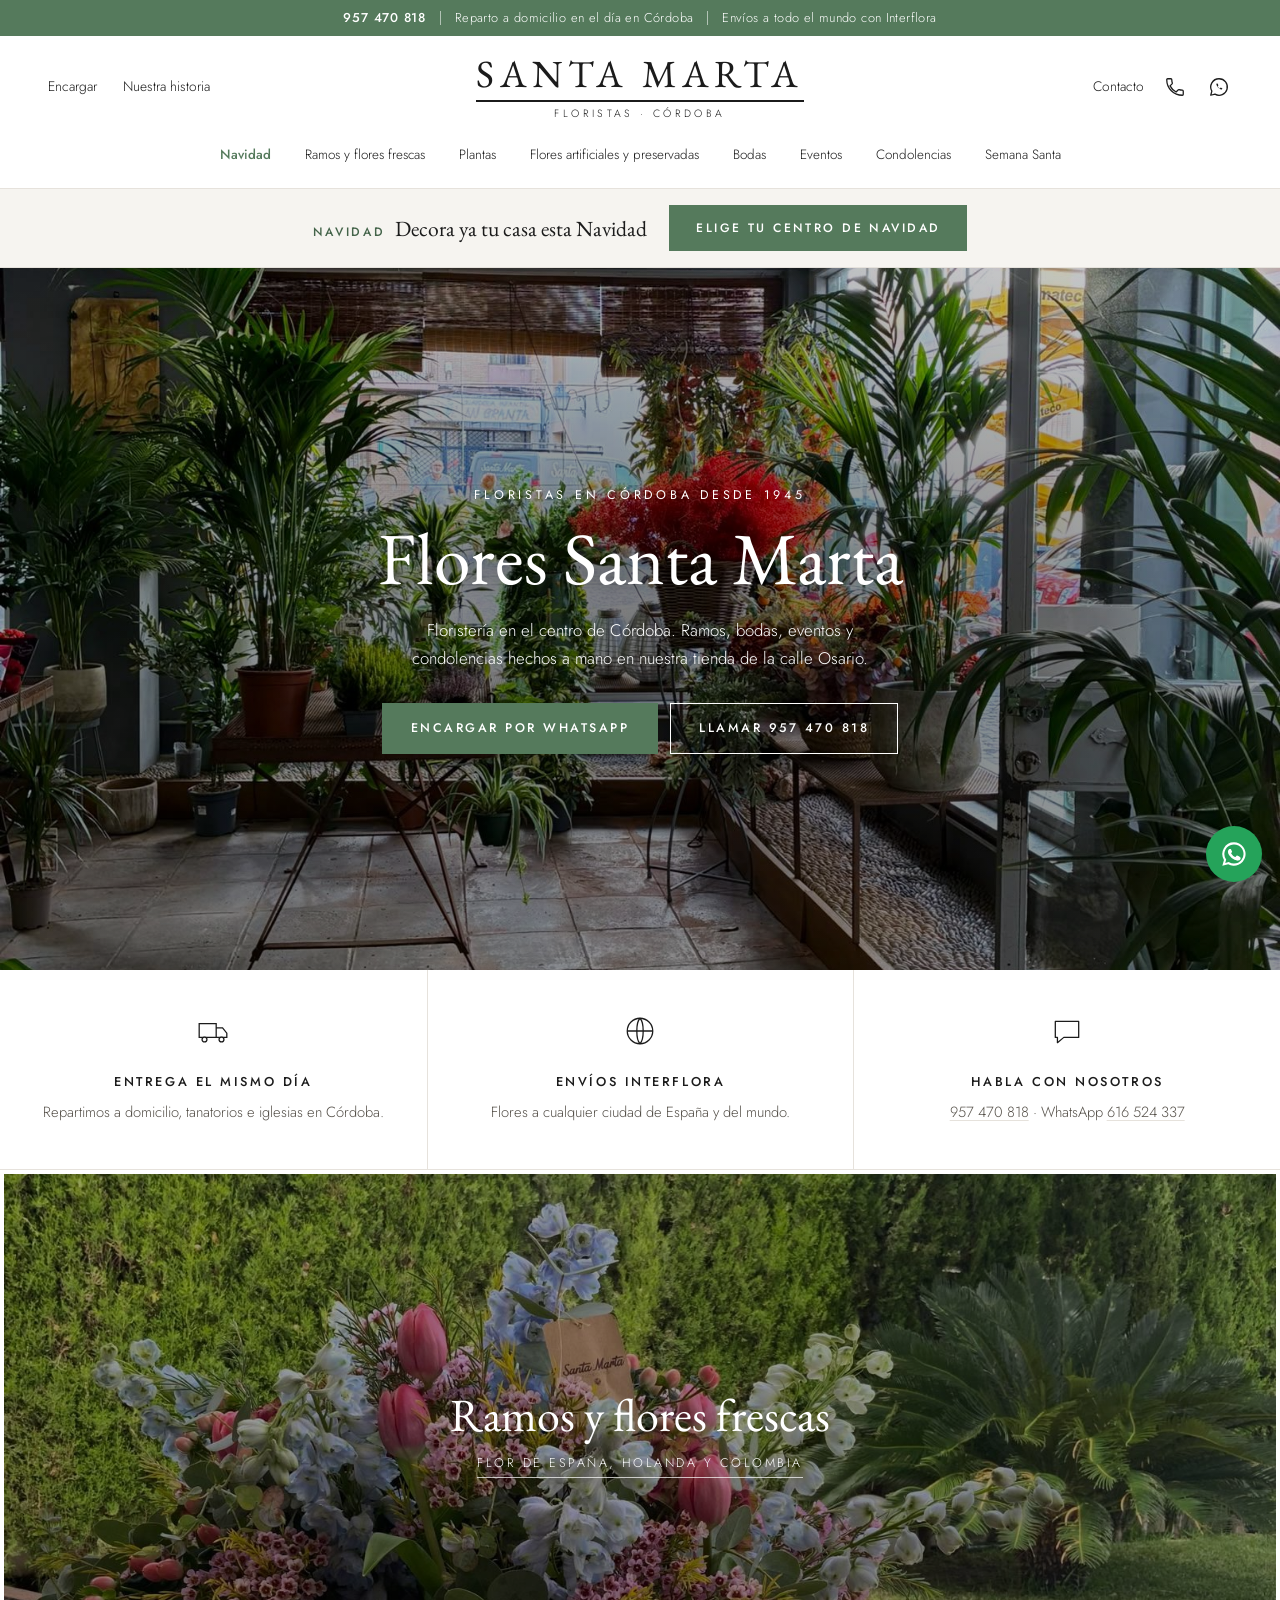
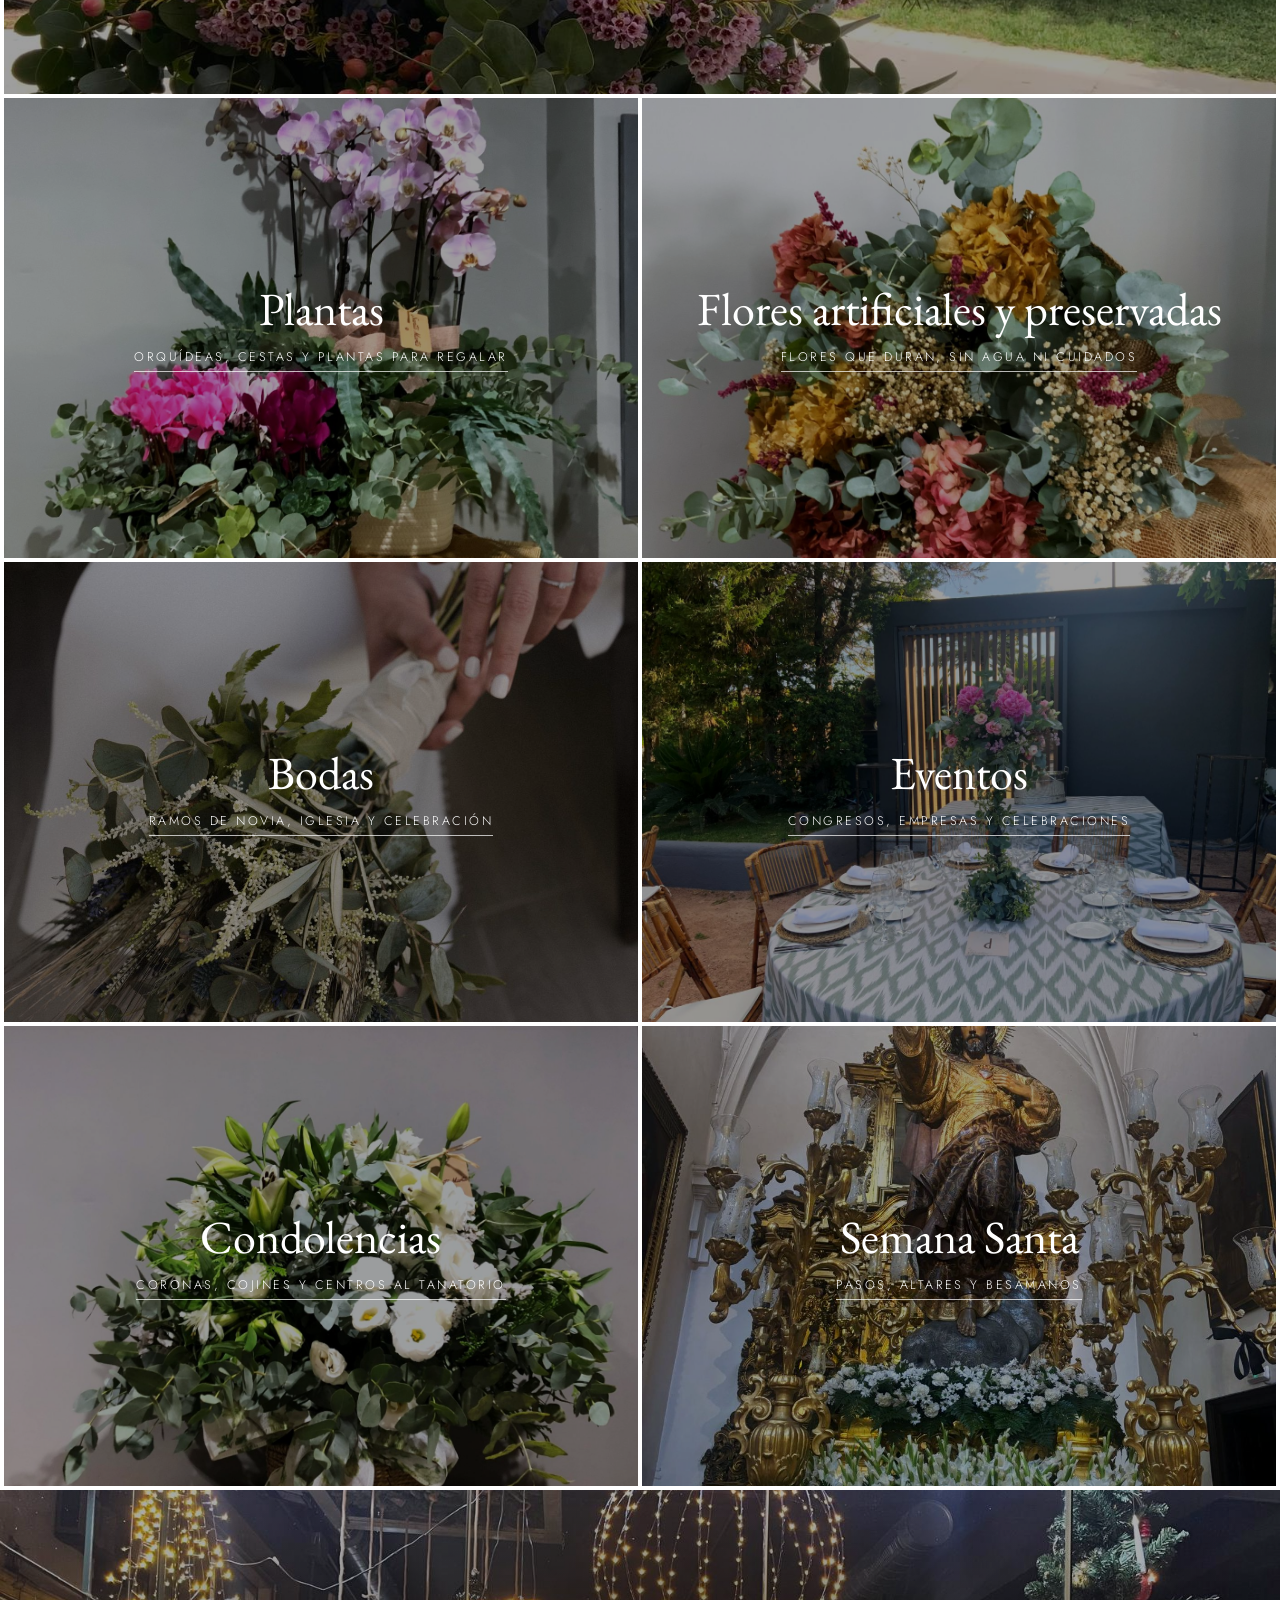
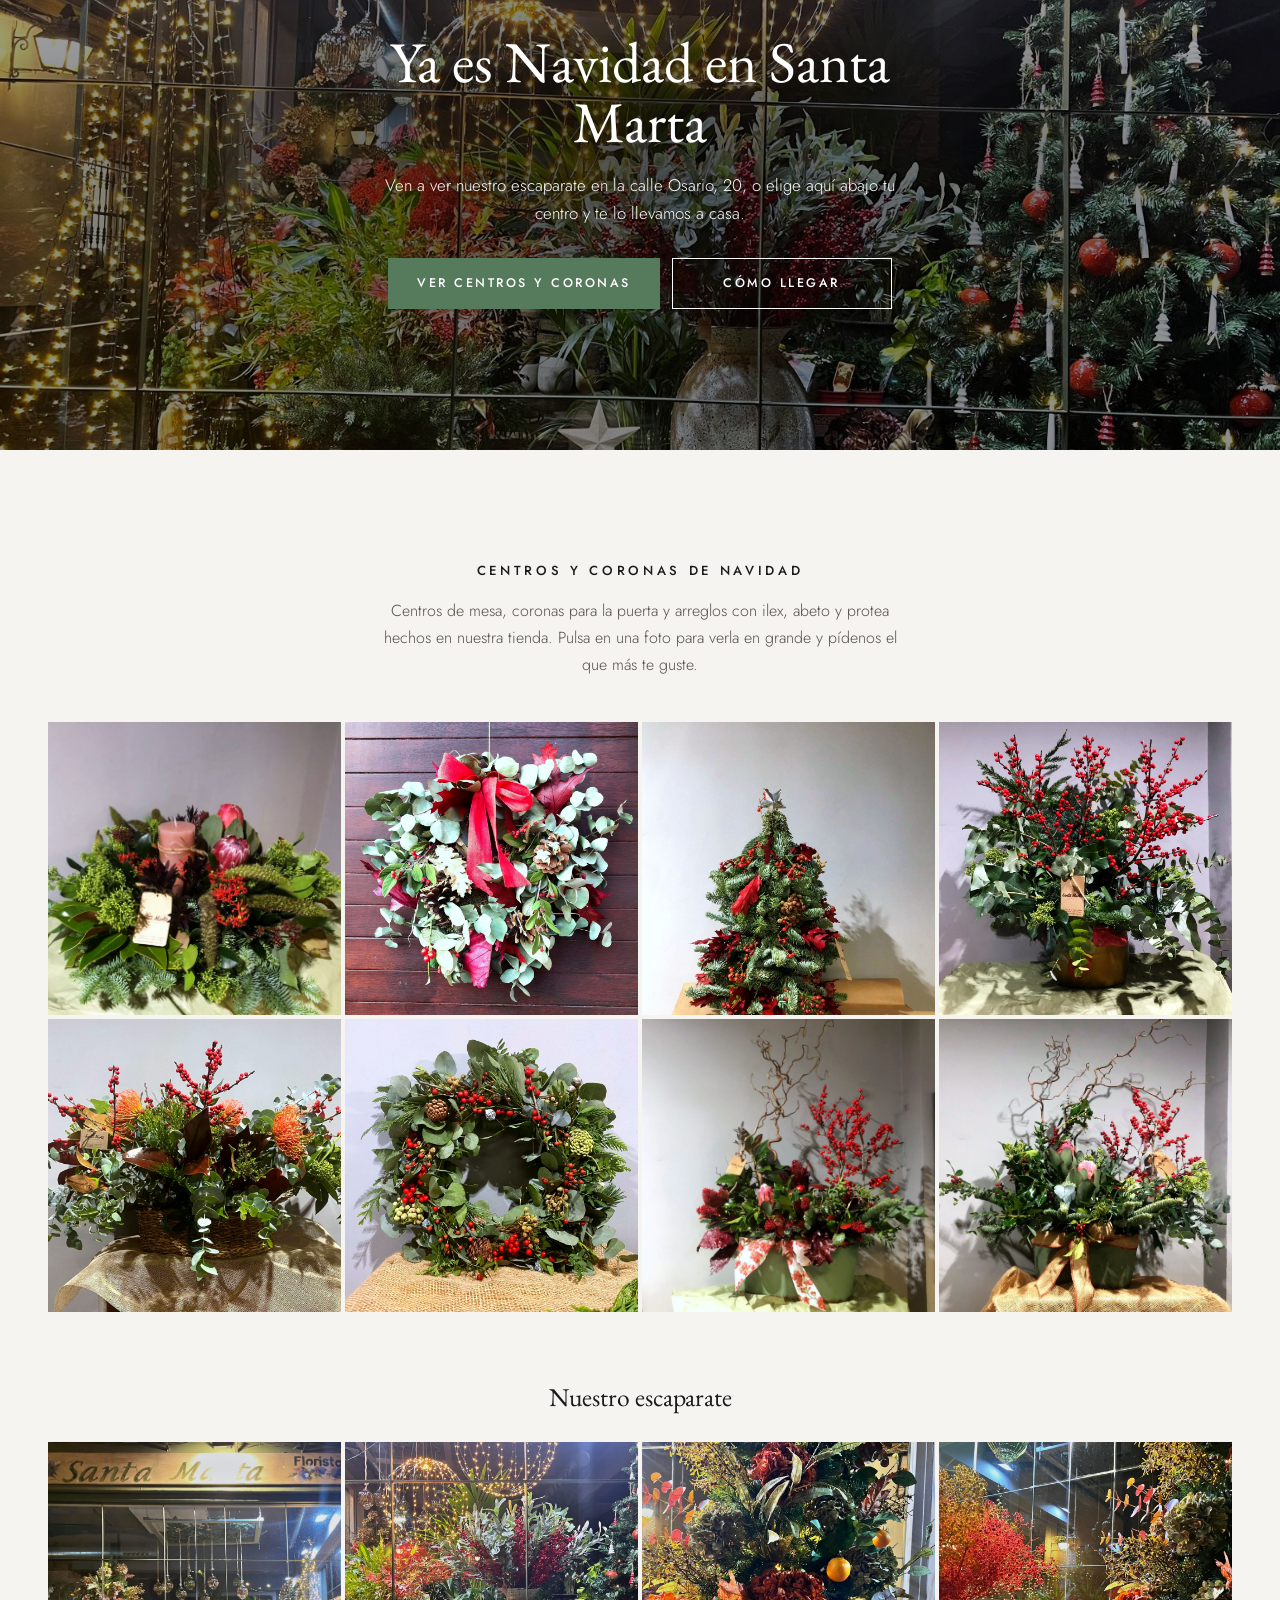
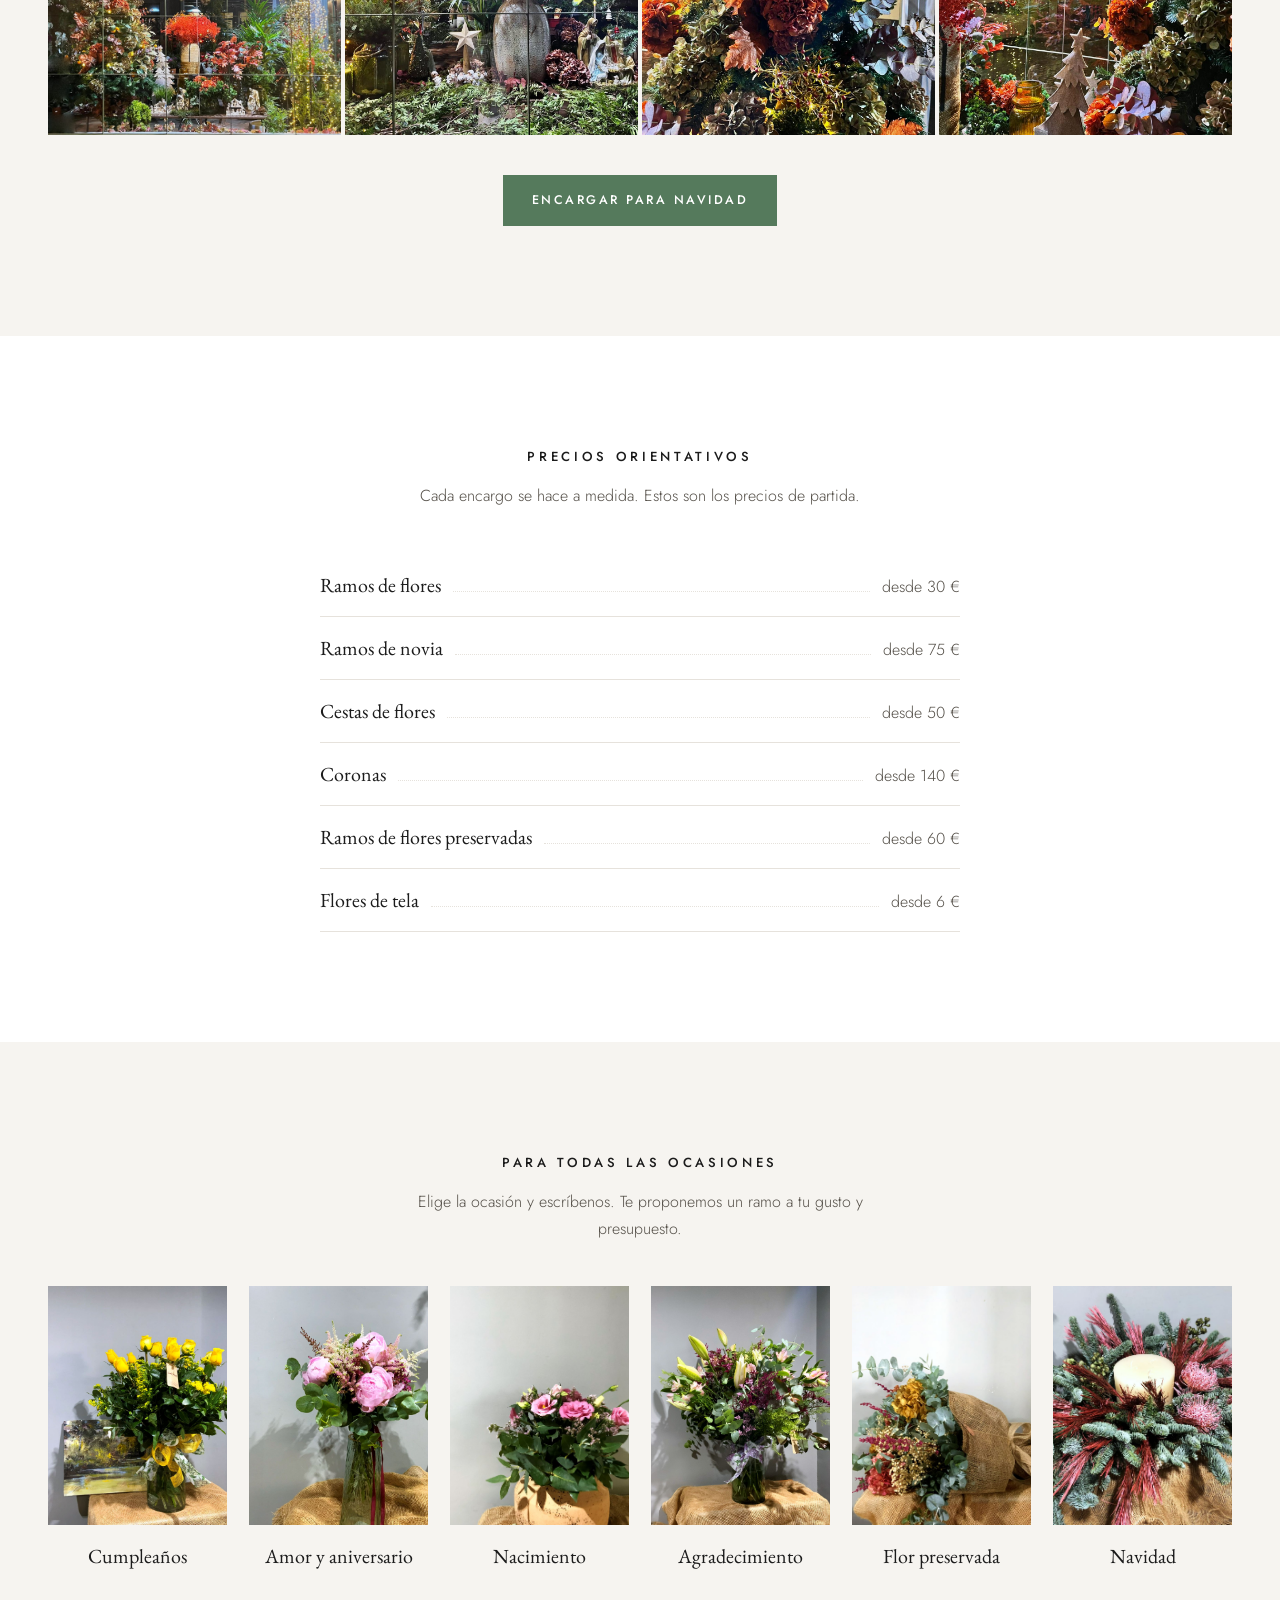
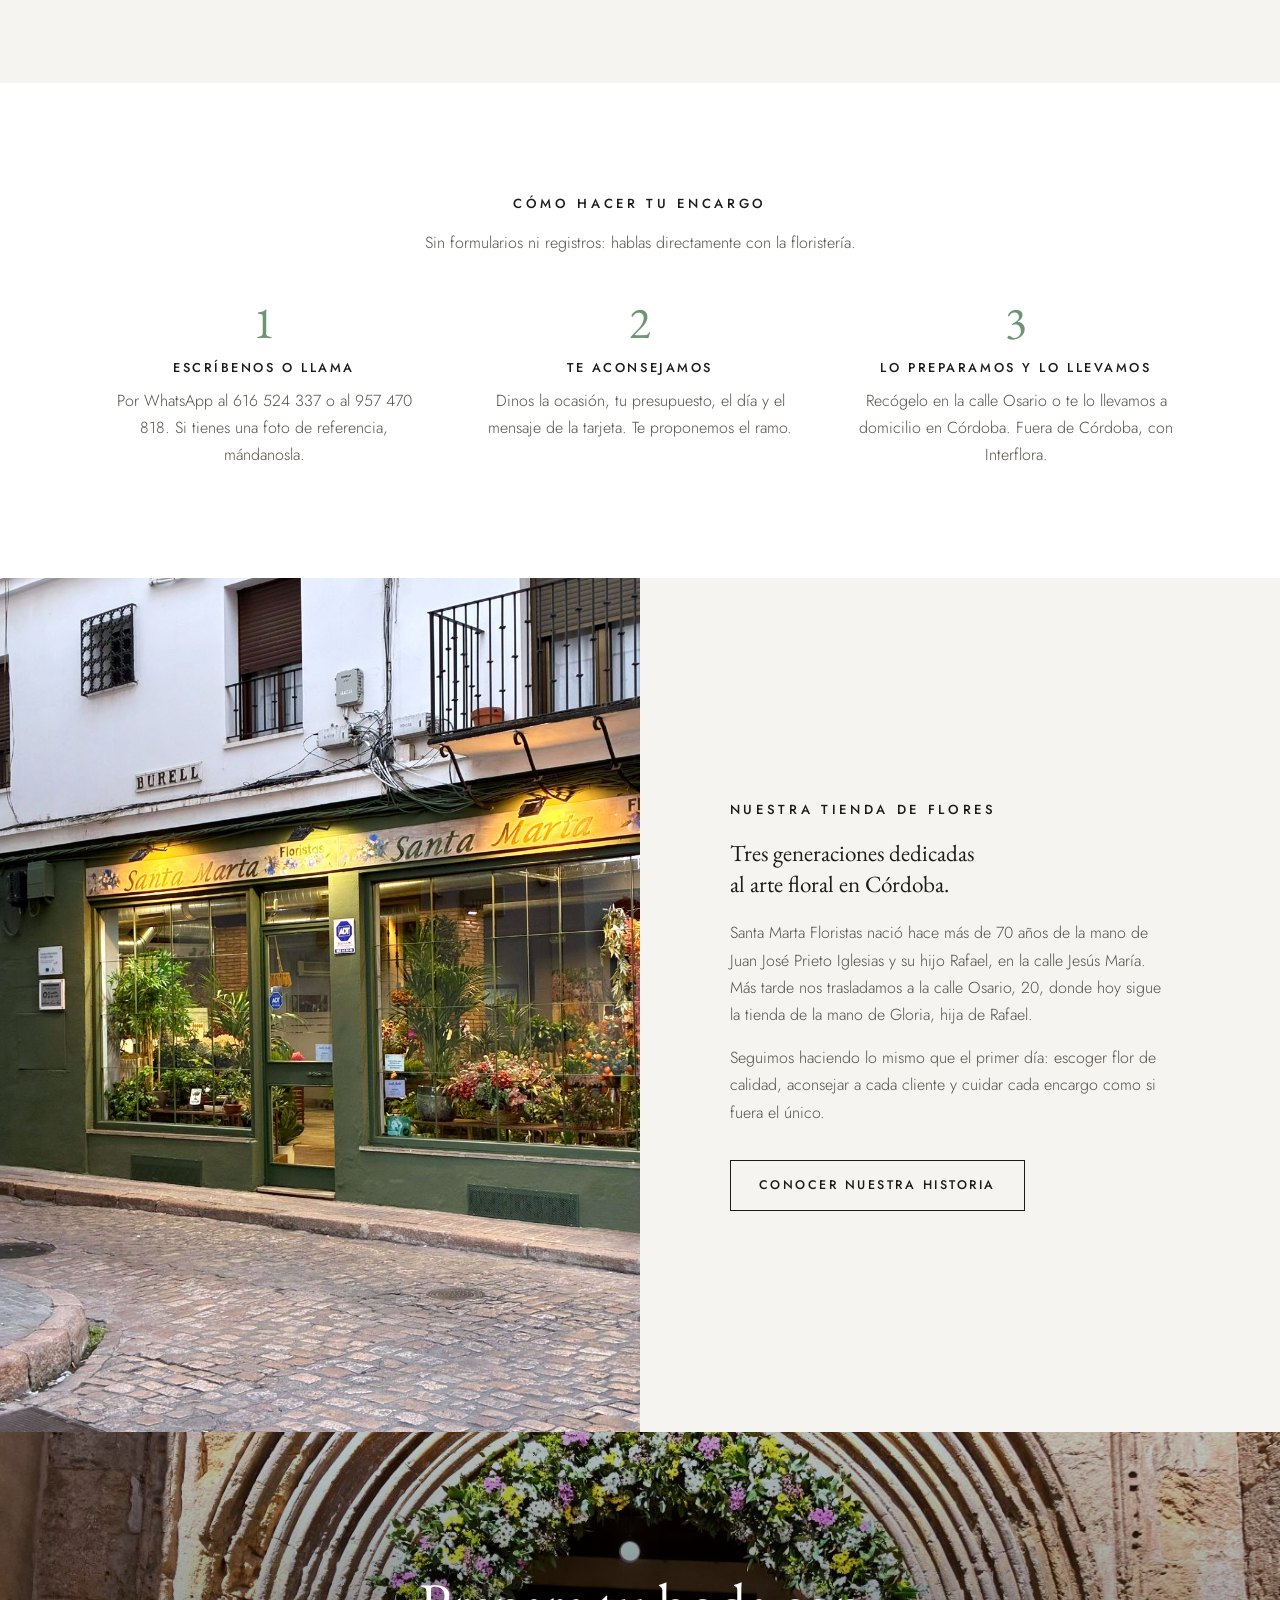
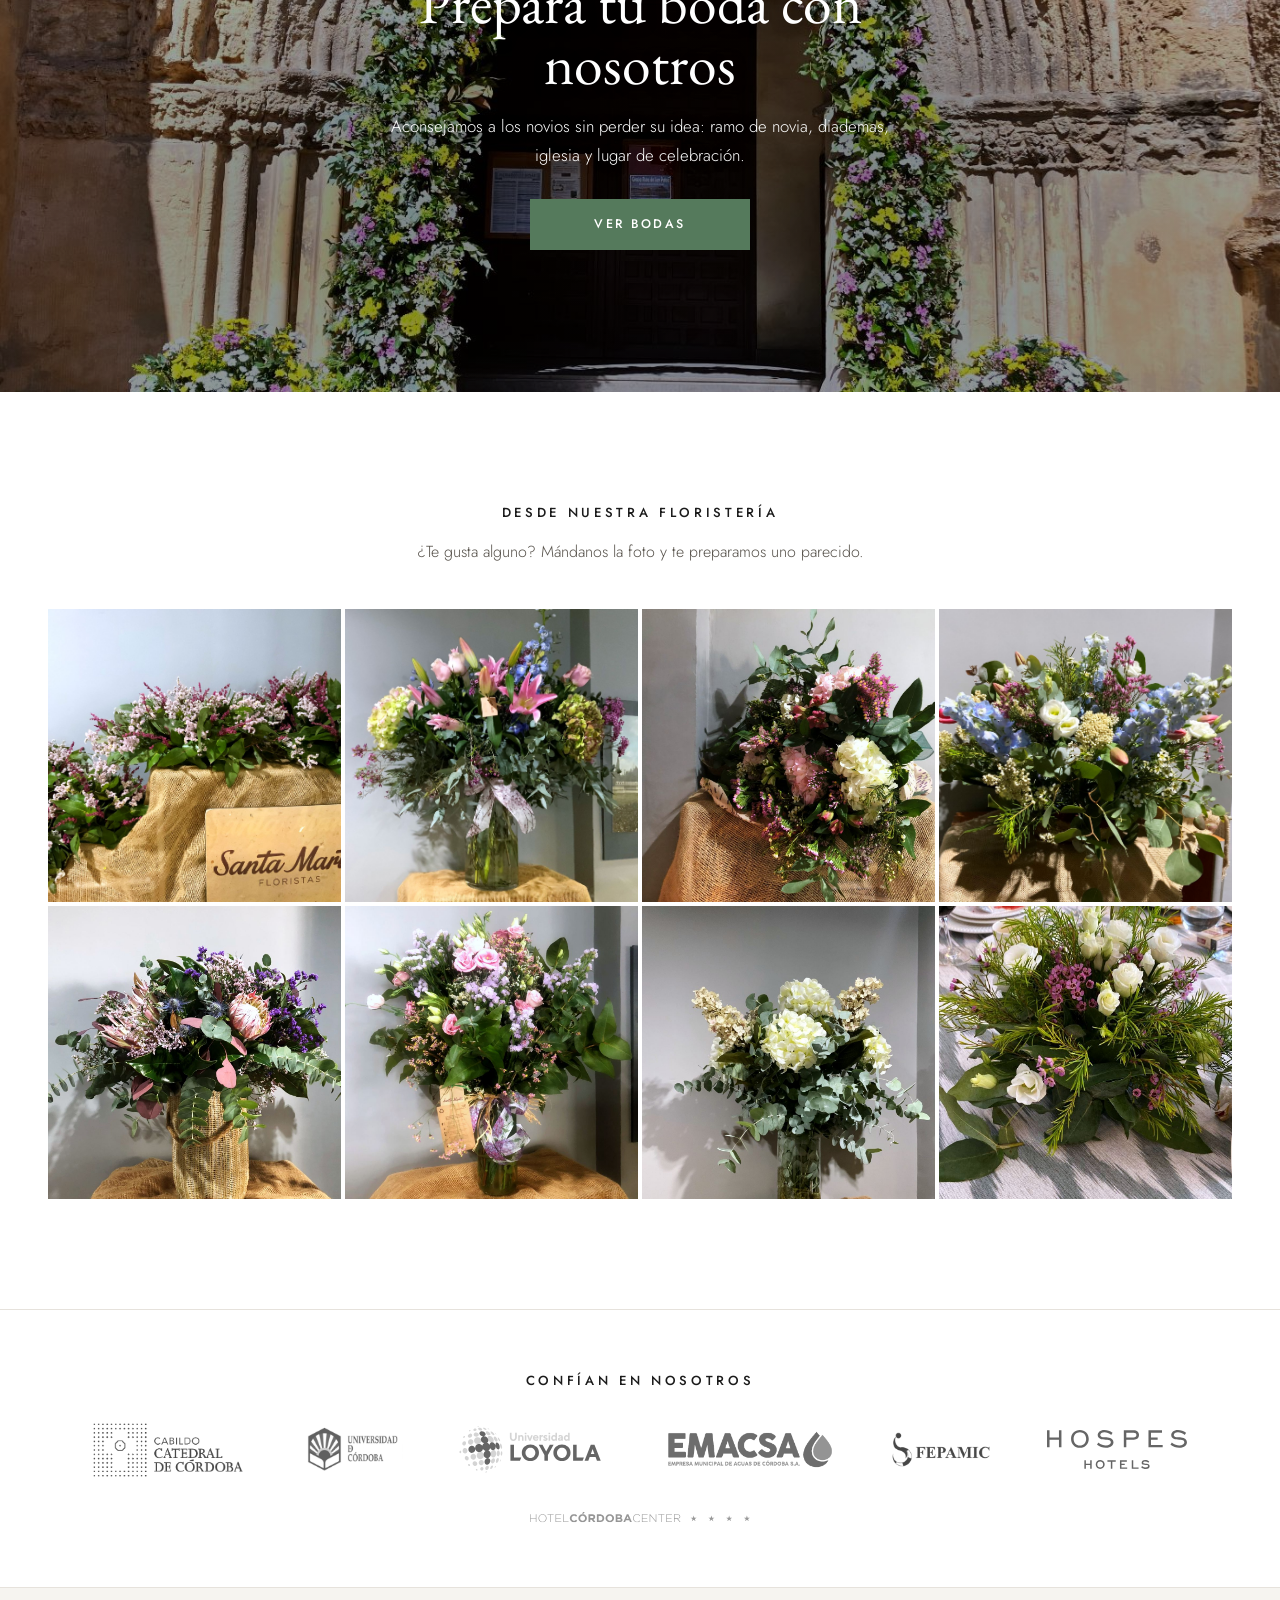
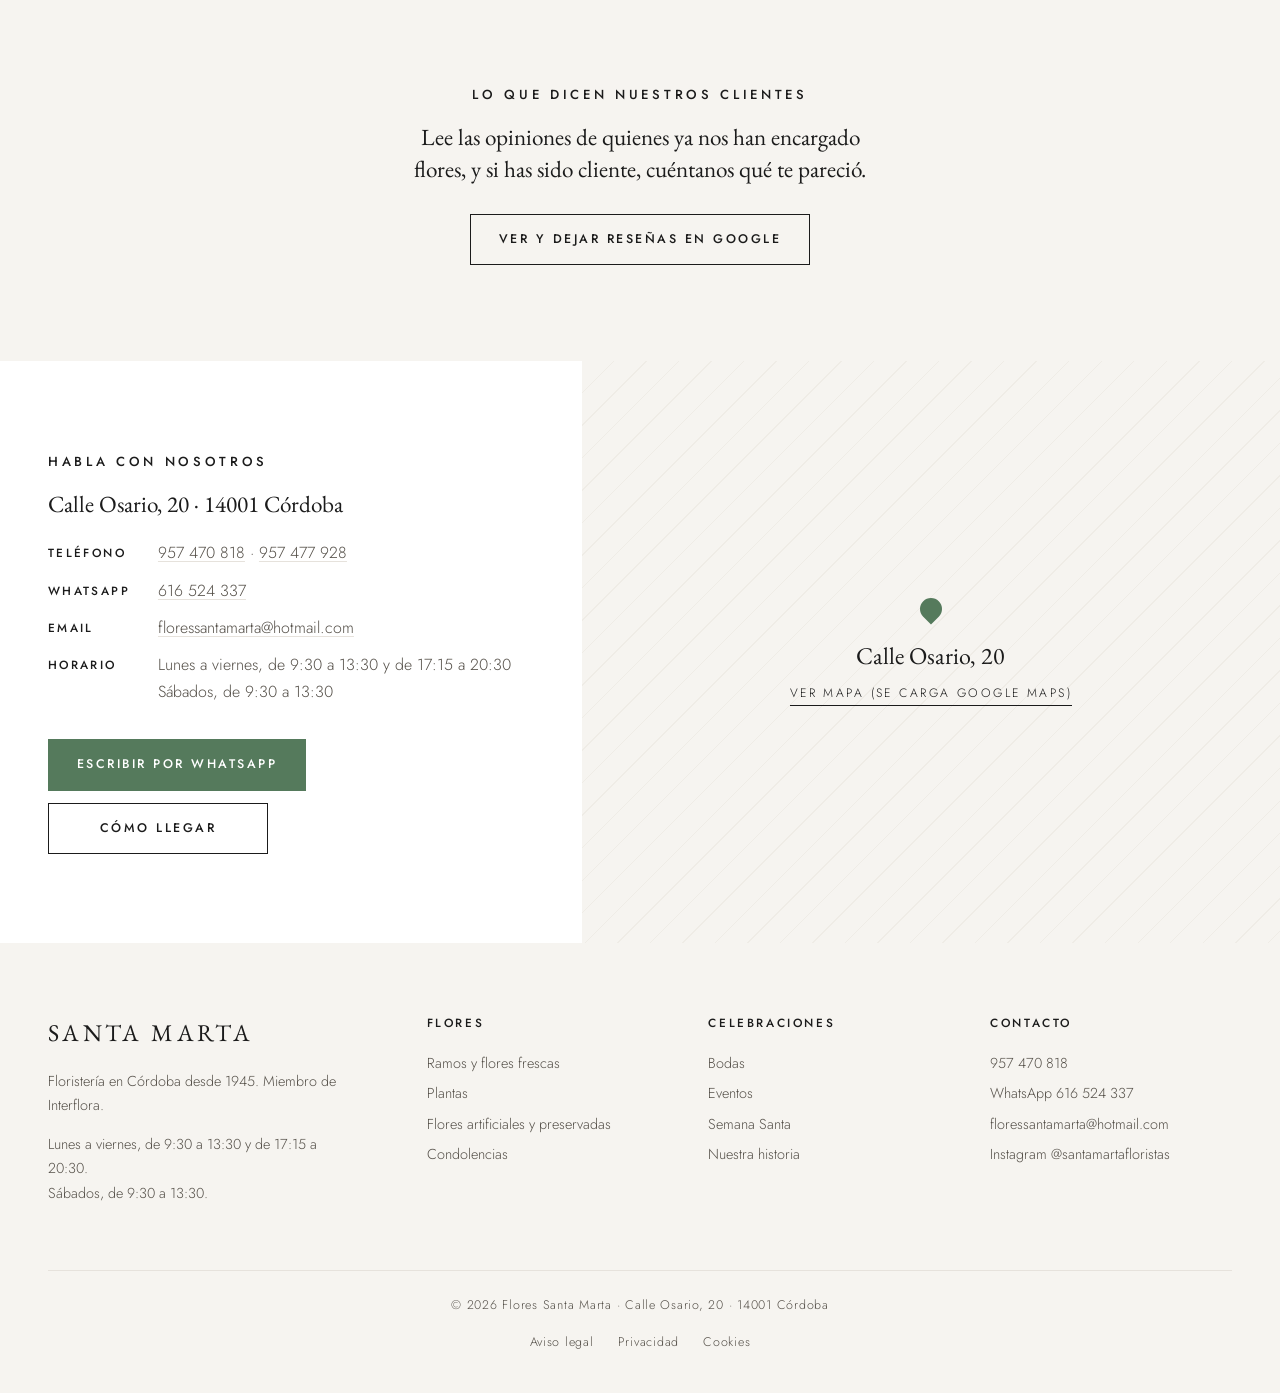
==== commit 82c1cafd: "Banner y galería del escaparate de Navidad en la portada Fotos del escaparate retocadas (fachada end" ====
--- a/index.html
+++ b/index.html
@@ -121,7 +121,7 @@
 
 <main id="contenido">
 
-  <!-- Campaña de temporada: cambiar texto y enlace en cada fecha (Navidad, San Valentín, Día de la Madre...). Después de Reyes, quitar también la sección id="navidad". -->
+  <!-- Campaña de temporada: cambiar texto y enlace en cada fecha (Navidad, San Valentín, Día de la Madre...). Después de Reyes, quitar también el banner id="navidad" y la sección id="centros-navidad". -->
   <aside class="season" aria-label="Campaña de temporada">
     <p><strong>Navidad</strong>Decora ya tu casa esta Navidad</p>
     <a class="btn" href="#navidad">Elige tu centro de Navidad</a>
@@ -213,8 +213,20 @@
     </a>
   </section>
 
-  <!-- Temporada de Navidad: quitar o cambiar esta sección después de Reyes -->
-  <section class="section bg-paper" id="navidad">
+  <!-- Temporada de Navidad: quitar o cambiar este banner y la sección de abajo después de Reyes -->
+  <section class="banner banner-mid banner-navidad" id="navidad">
+    <img src="img/fotos/navidad-escaparate-luces.jpg" width="1600" height="1200" alt="Escaparate de Navidad de la tienda, con bolas de luces, jarrón de ilex y eucalipto y árbol con velas" loading="lazy">
+    <div class="banner-content">
+      <h2 class="banner-title">Ya es Navidad en Santa Marta</h2>
+      <p class="banner-text">Ven a ver nuestro escaparate en la calle Osario, 20, o elige aquí abajo tu centro y te lo llevamos a casa.</p>
+      <div class="btn-row">
+        <a class="btn" href="#centros-navidad">Ver centros y coronas</a>
+        <a class="btn btn-light" href="https://www.google.com/maps/search/?api=1&query=Flores+Santa+Marta+Calle+Osario+20+C%C3%B3rdoba" target="_blank" rel="noopener">Cómo llegar</a>
+      </div>
+    </div>
+  </section>
+
+  <section class="section bg-paper" id="centros-navidad">
     <h2 class="label">Centros y coronas de Navidad</h2>
     <p class="section-intro">Centros de mesa, coronas para la puerta y arreglos con ilex, abeto y protea hechos en nuestra tienda. Pulsa en una foto para verla en grande y pídenos el que más te guste.</p>
     <div class="gallery">
@@ -226,6 +238,13 @@
       <img src="img/fotos/navidad-corona-ilex.jpg" width="1050" height="1400" alt="Corona de Navidad de eucalipto, ilex, abeto y piñas" loading="lazy">
       <img src="img/fotos/navidad-sauce-lazo.jpg" width="1293" height="1400" alt="Arreglo de Navidad con ilex, proteas y sauce rizado, con lazo de flores" loading="lazy">
       <img src="img/fotos/navidad-protea-arpillera.jpg" width="1400" height="1358" alt="Arreglo de Navidad con proteas, ilex, abeto y sauce rizado, con lazo de arpillera" loading="lazy">
+    </div>
+    <h3 class="gallery-title">Nuestro escaparate</h3>
+    <div class="gallery">
+      <img src="img/fotos/navidad-escaparate-fachada.jpg" width="1584" height="1470" alt="Fachada de Flores Santa Marta en la calle Osario con el escaparate de Navidad iluminado" loading="lazy">
+      <img src="img/fotos/navidad-escaparate-belen.jpg" width="1400" height="1050" alt="Escaparate con jarrón de ilex y eucalipto, estrella y belén junto al árbol de Navidad" loading="lazy">
+      <img src="img/fotos/navidad-escaparate-arbol.jpg" width="1050" height="1400" alt="Árbol de Navidad del escaparate decorado con hortensias secas, naranjas y hojas" loading="lazy">
+      <img src="img/fotos/navidad-escaparate-detalle.jpg" width="1050" height="1400" alt="Rincón del escaparate con flores naranjas, árboles de madera y hortensias" loading="lazy">
     </div>
     <div class="btn-row btn-row-center">
       <a class="btn" href="https://wa.me/34616524337?text=Hola%2C%20quer%C3%ADa%20encargar%20un%20centro%20de%20Navidad" target="_blank" rel="noopener">Encargar para Navidad</a>
--- a/styles.css
+++ b/styles.css
@@ -129,6 +129,8 @@
 .banner-content { position: relative; z-index: 1; max-width: 640px; padding: 60px 20px; }
 .banner-hero { min-height: min(78vh, 720px); }
 .banner-mid { min-height: 560px; }
+.banner-navidad > img { object-position: 50% 38%; }
+.banner-navidad::after { background: radial-gradient(ellipse 55% 50% at center, rgba(0,0,0,.58), rgba(0,0,0,.2)), linear-gradient(rgba(0,0,0,.1), rgba(0,0,0,.3)); }
 .banner h1, .banner-title { font-family: var(--serif); font-size: clamp(2.6rem, 6vw, 4.6rem); line-height: 1.05; margin-bottom: 18px; }
 .banner-title { font-size: clamp(2.2rem, 4.6vw, 3.6rem); }
 .kicker { margin: 0 0 14px; font-size: .78rem; letter-spacing: .3em; text-transform: uppercase; font-weight: 400; }
